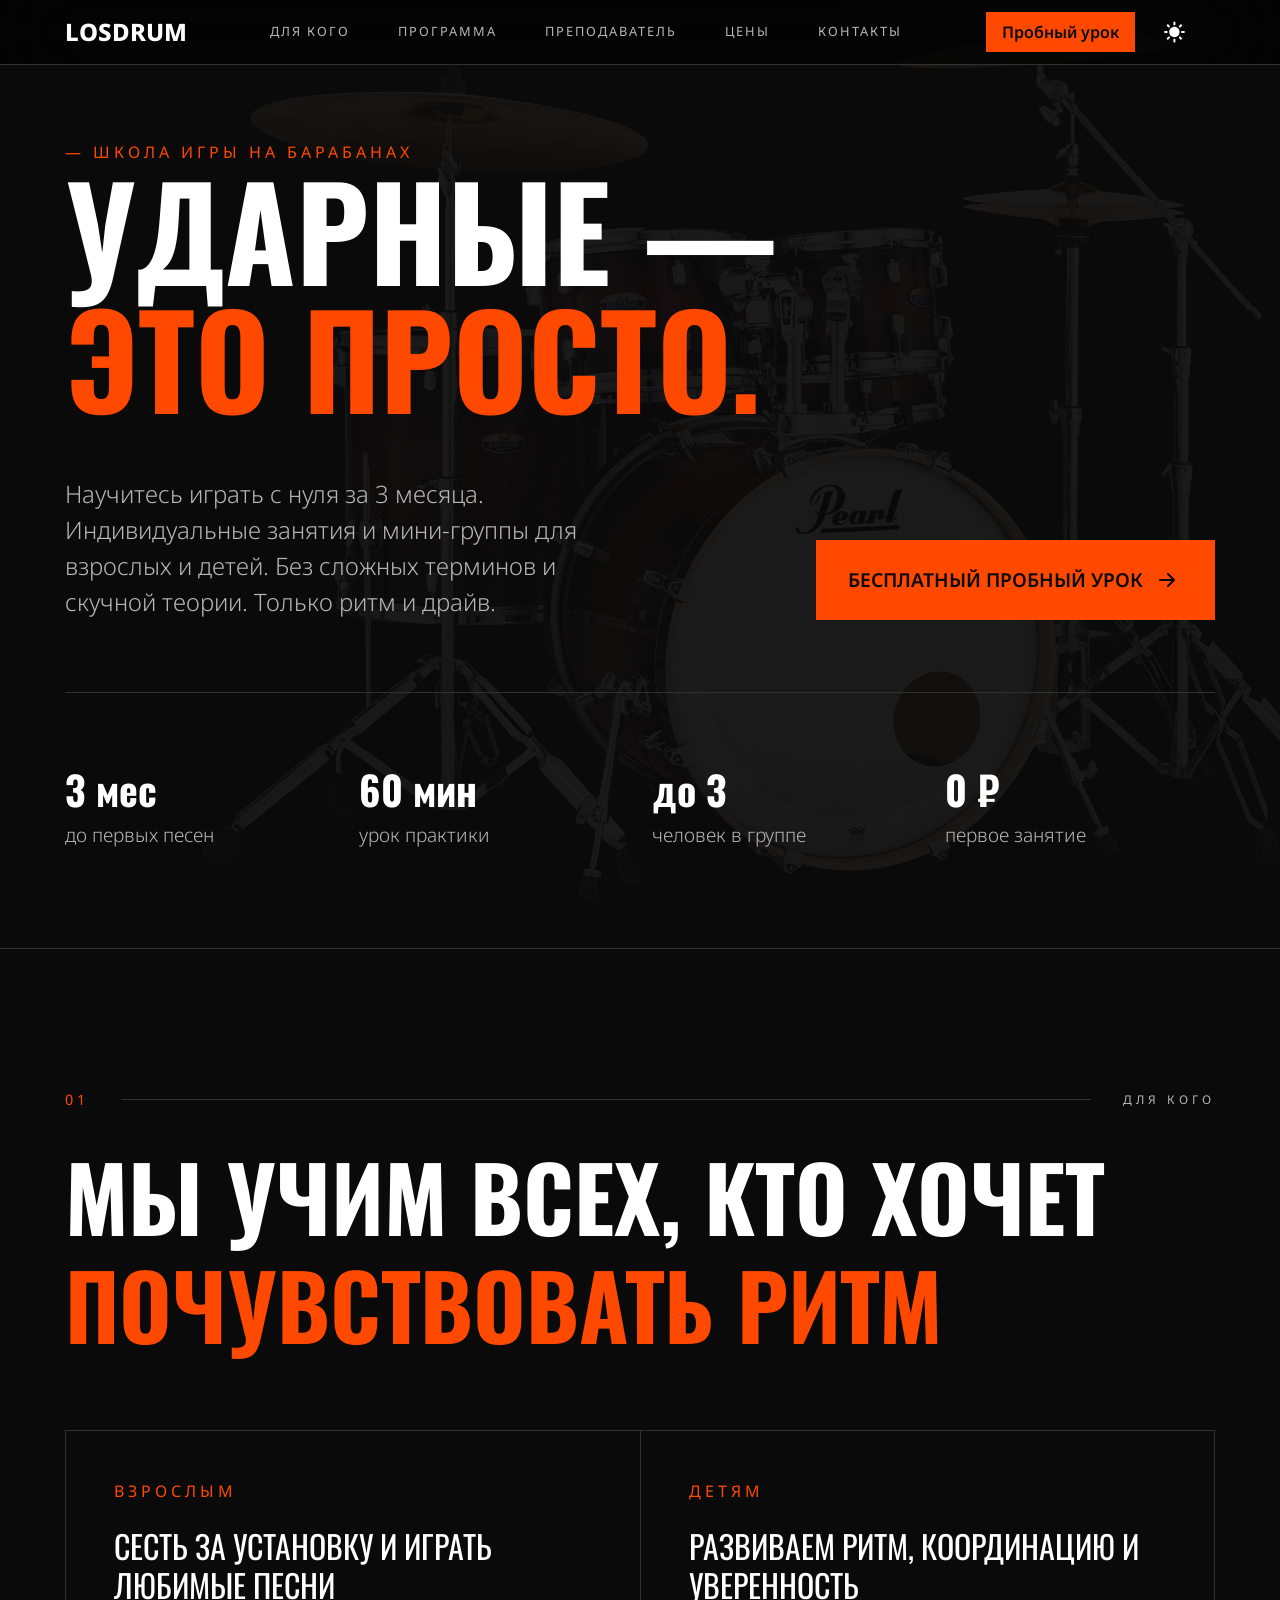
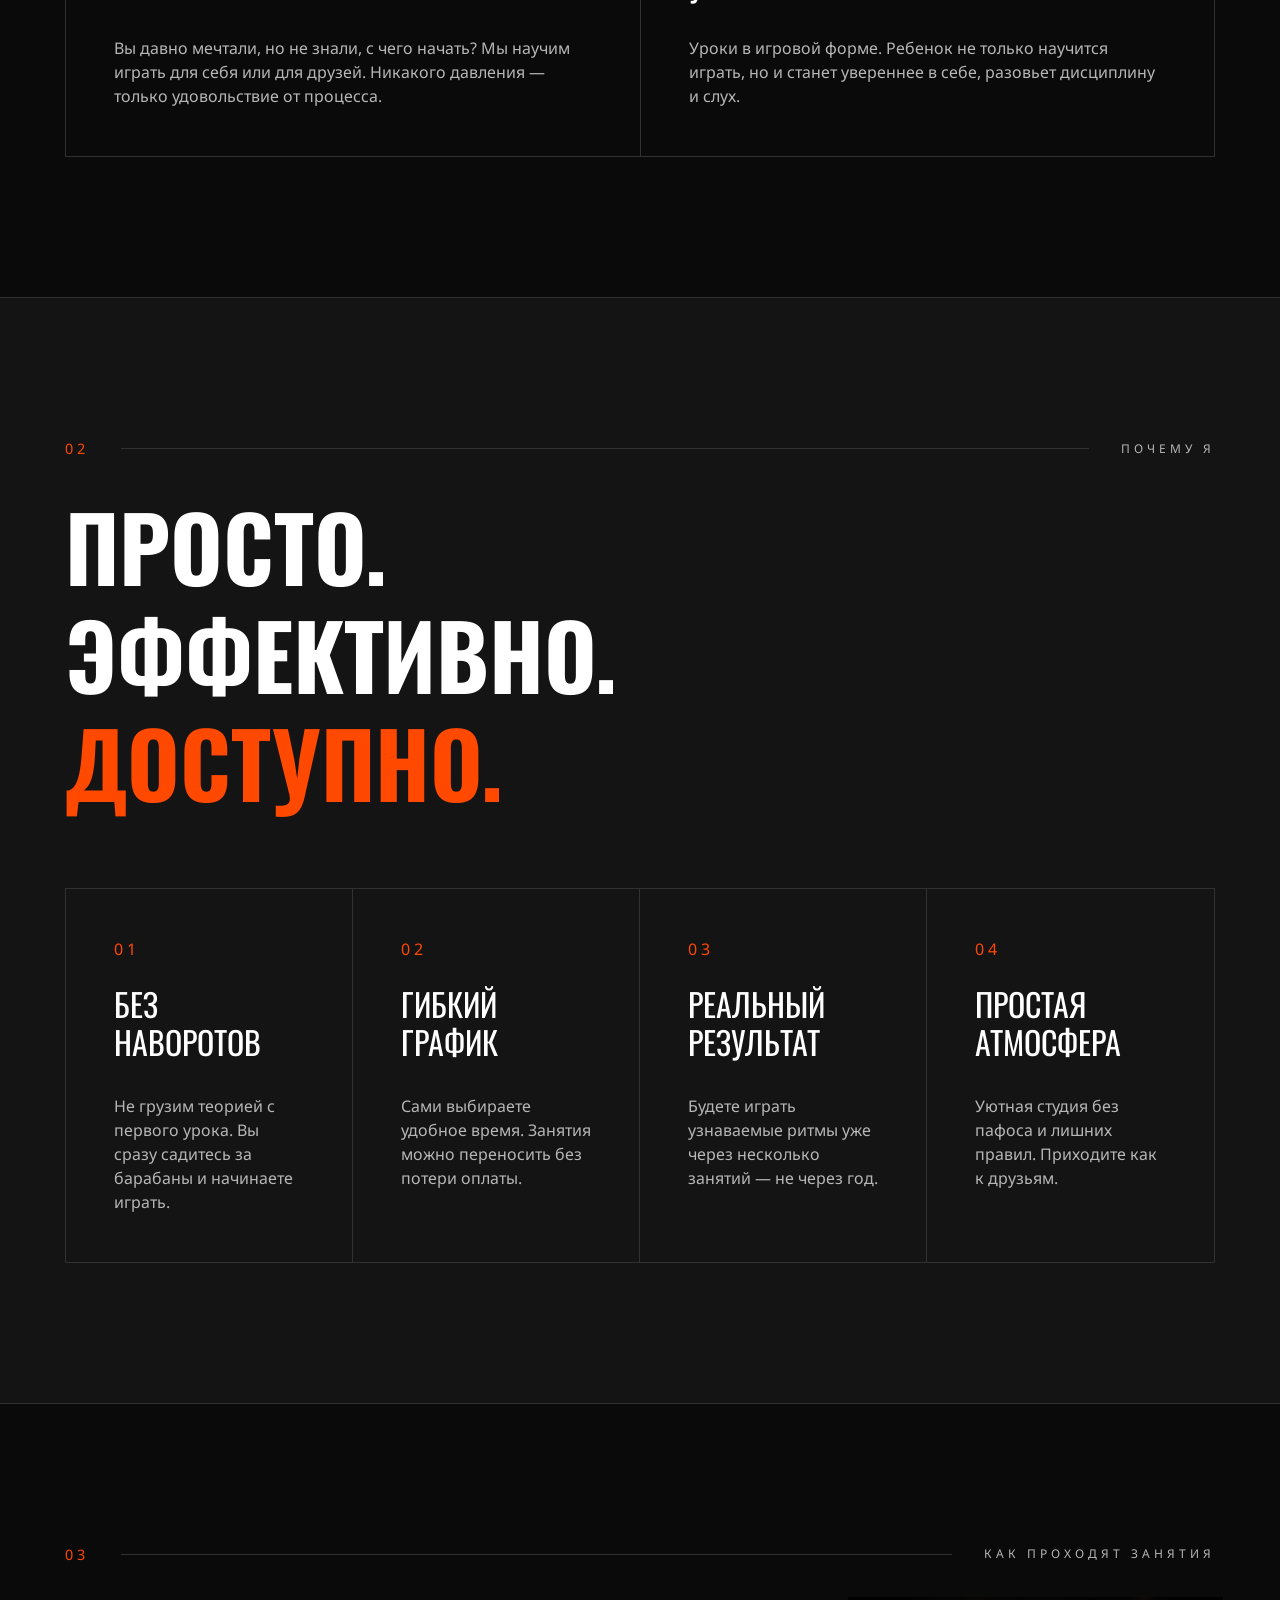
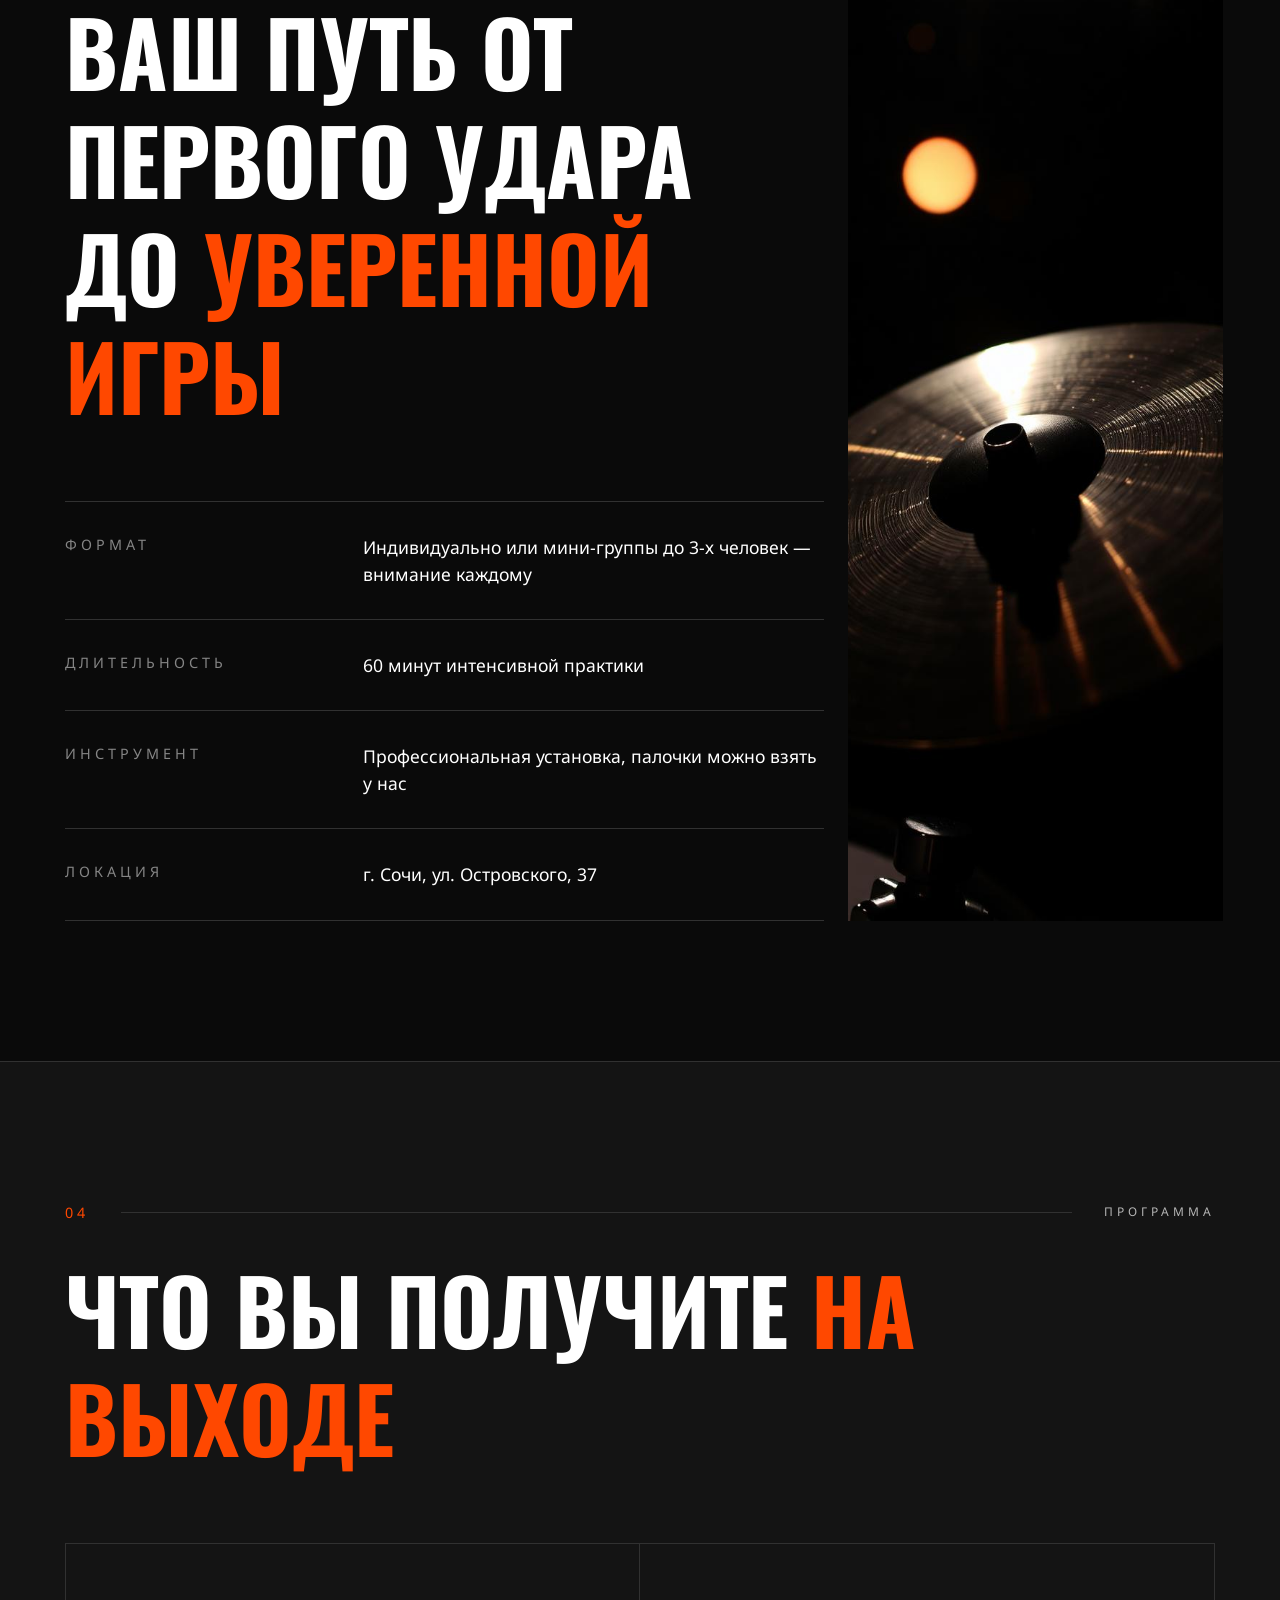
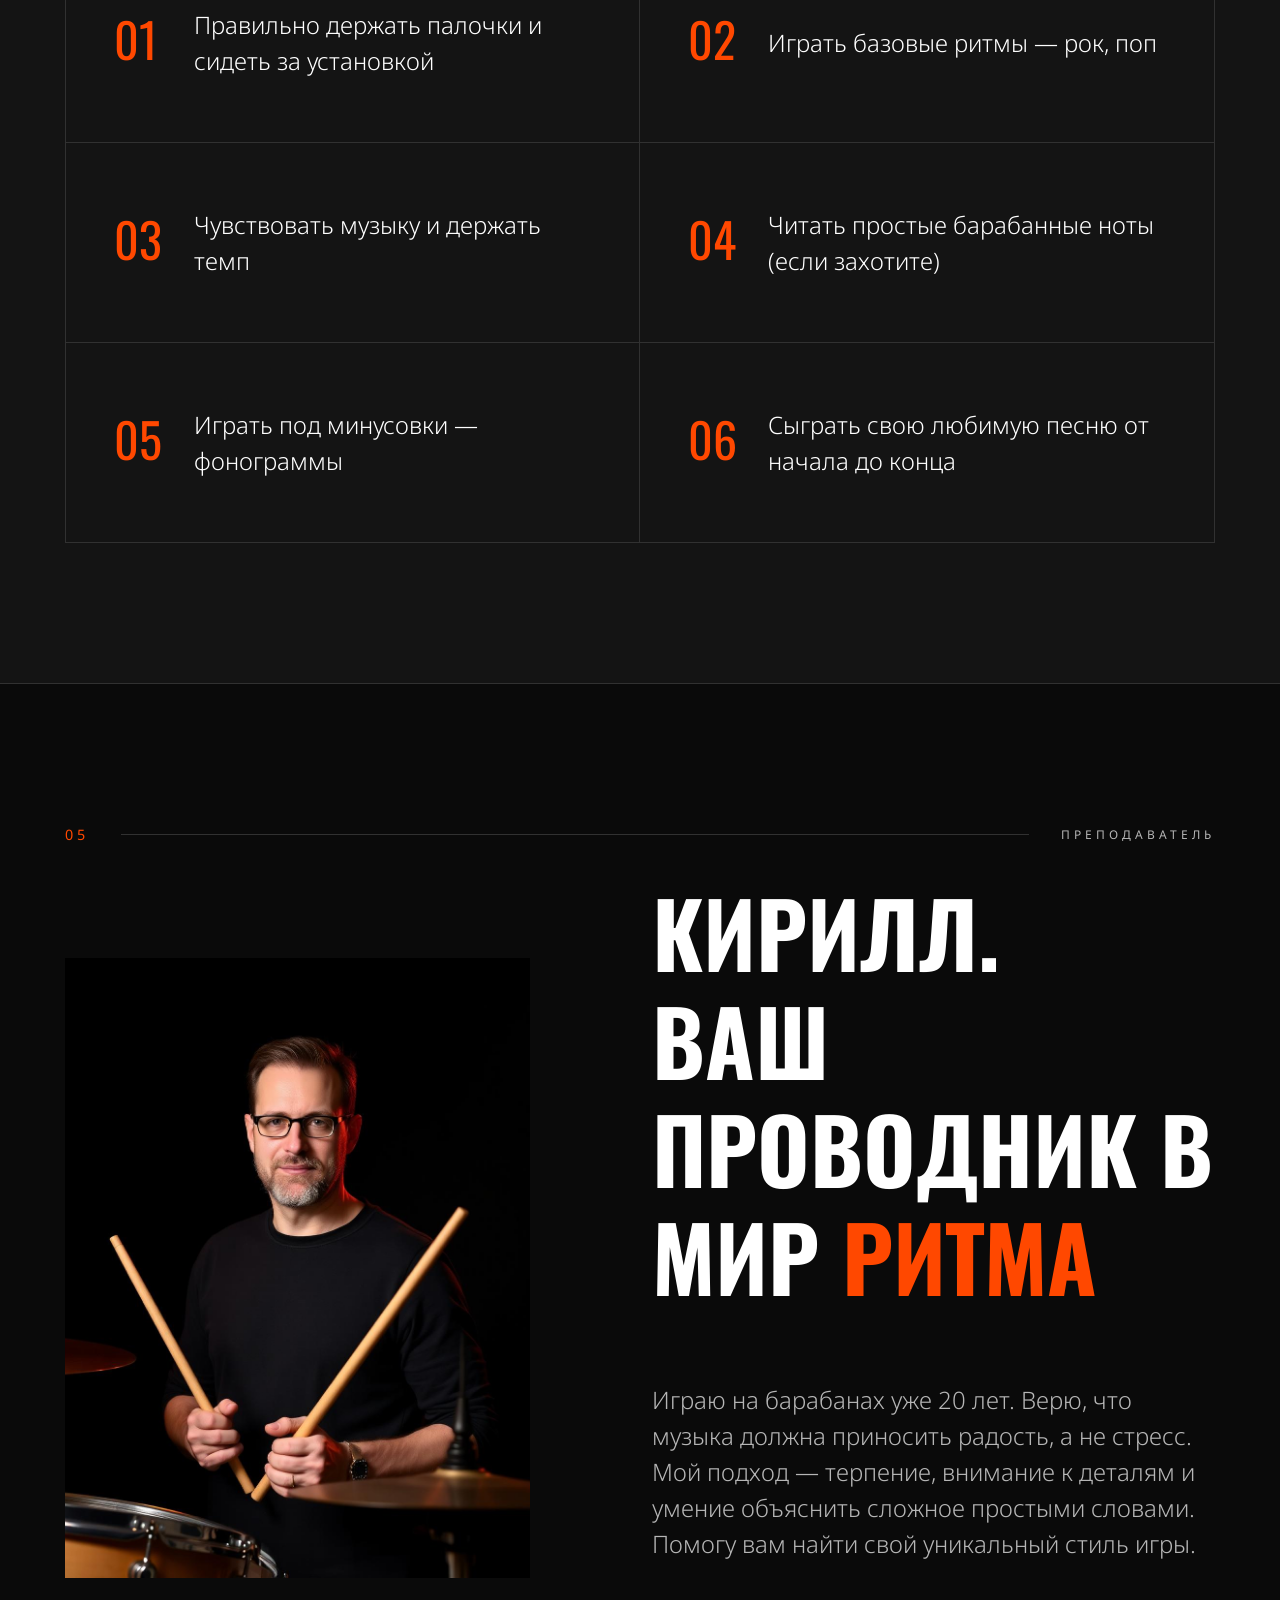
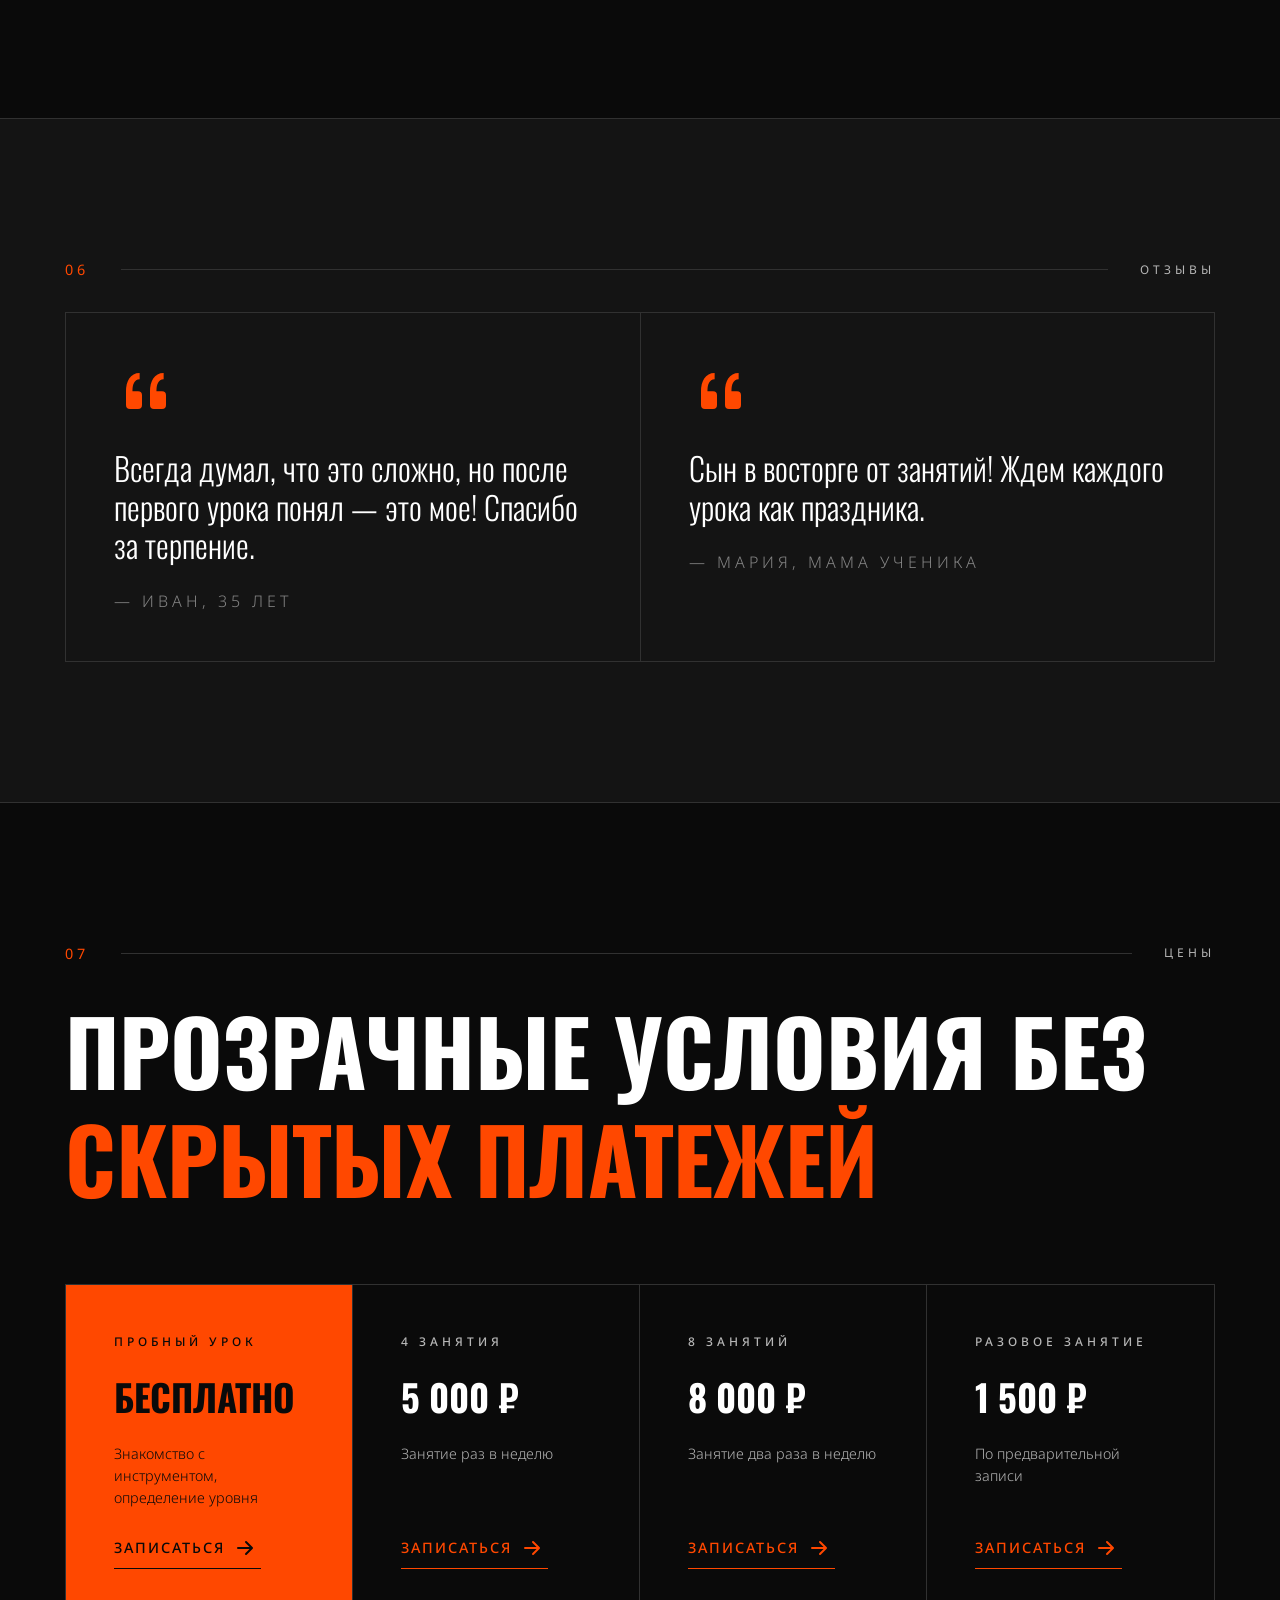
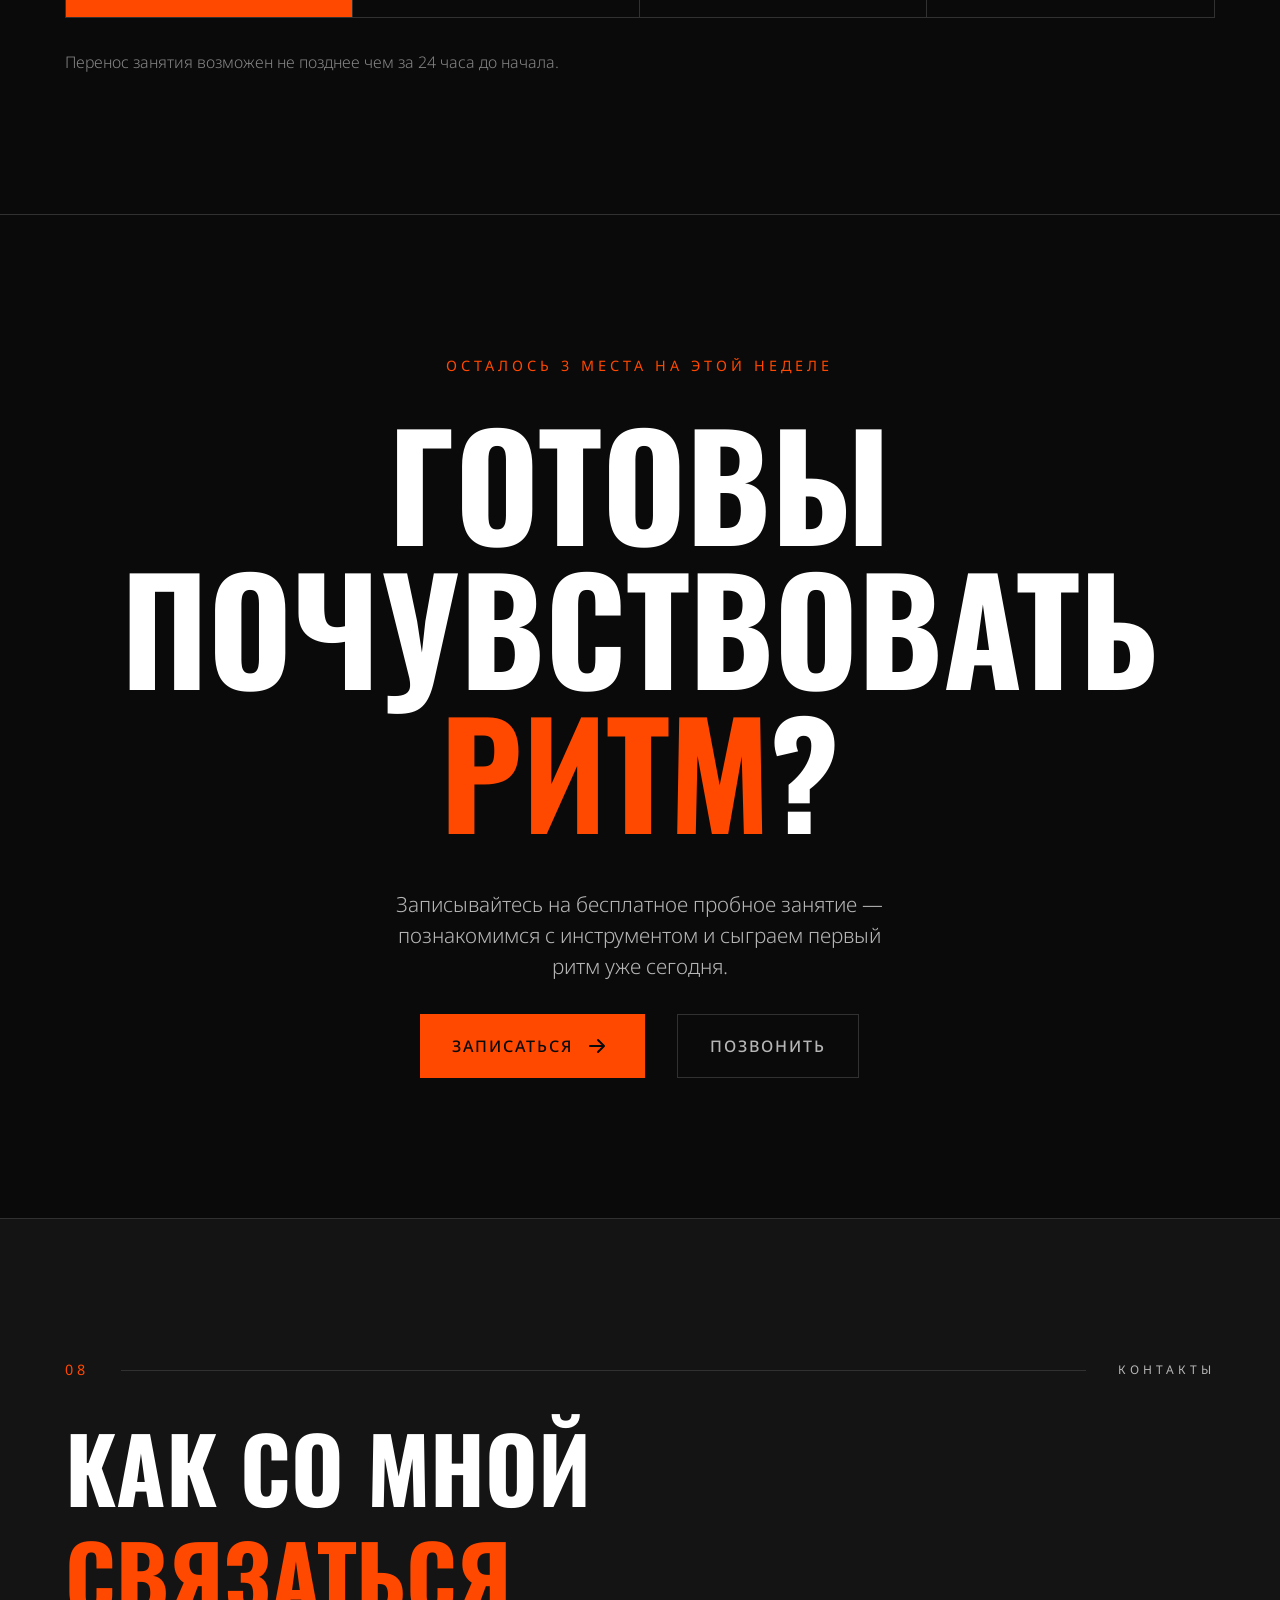
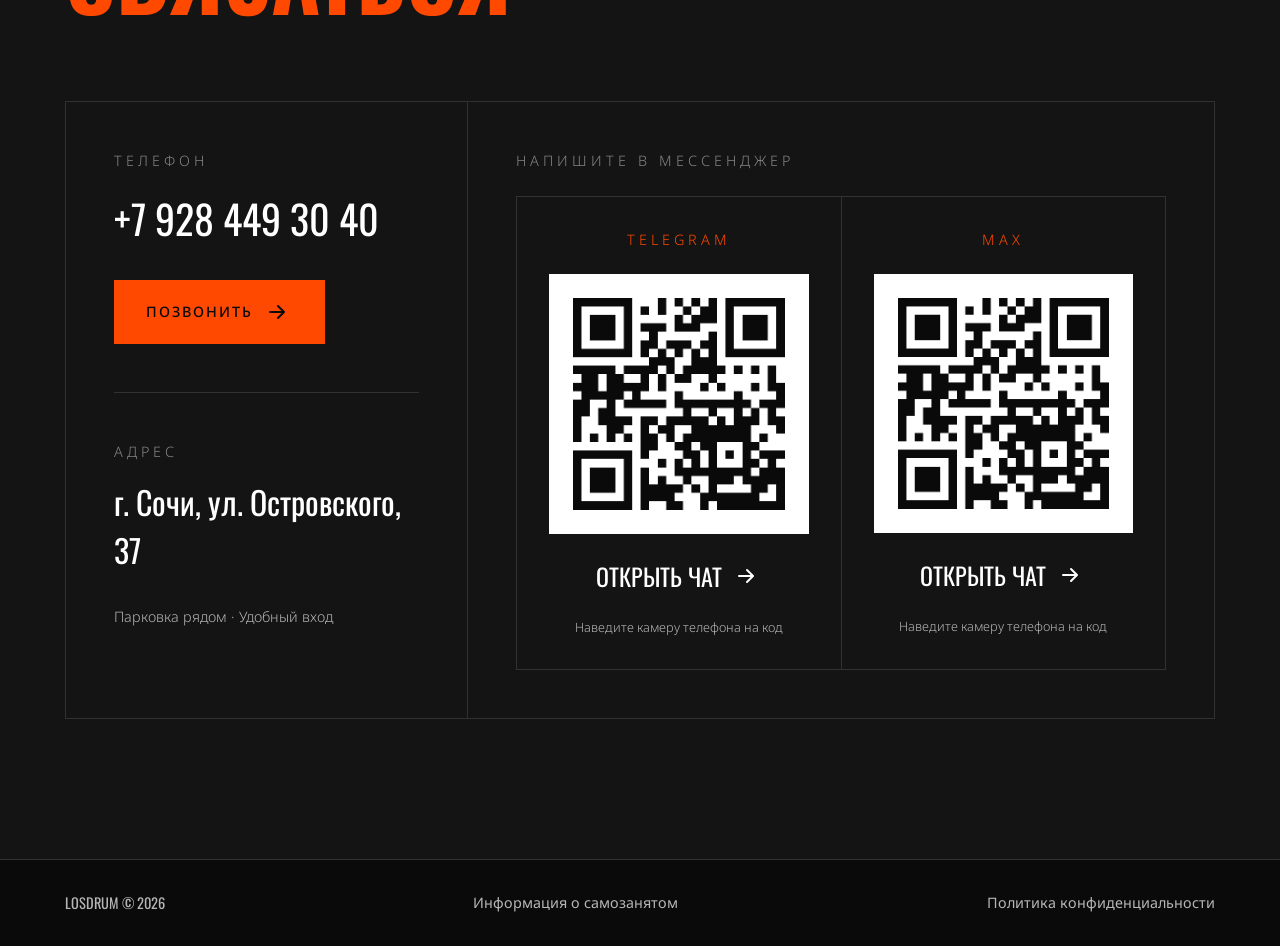
==== index.html @ 4cf7785a "Initial" ====
<!DOCTYPE html>
<html lang="ru">

<head>
    <title>Школа игры на барабанах в Сочи | Уроки ударных для взрослых и детей | LOSDRUM</title>
    <meta charset="utf-8">
    <meta name="description" content="Школа игры на барабанах LOSDRUM в Сочи. Индивидуальные занятия и мини-группы для взрослых и детей. Бесплатный пробный урок. Адрес: Сочи, ул. Островского, 37.">
    <meta name="keywords" content="школа барабанов сочи, уроки барабанов сочи, обучение игре на барабанах сочи, уроки ударных сочи, барабанная школа сочи, занятия на барабанах сочи, барабаны для детей сочи, уроки барабанов для взрослых сочи, обучение ударным инструментам сочи, преподаватель барабанов сочи">
    <link rel="canonical" href="https://losdrum.ru/">
    <meta name="robots" content="index, follow, max-image-preview:large">

    <meta property="og:type" content="website">
    <meta property="og:locale" content="ru_RU">
    <meta property="og:title" content="Школа игры на барабанах в Сочи">
    <meta property="og:description" content="Научитесь играть на барабанах за 3 месяца. Бесплатный пробный урок.">
    <meta property="og:url" content="https://losdrum.ru/">
    <meta property="og:image" content="https://losdrum/img/drum2.jpg">
    <meta property="og:site_name" content="LOSDRUM">

    <meta name="geo.region" content="RU-KDA">
    <meta name="geo.placename" content="Сочи">
    <meta name="geo.position" content="43.585472;39.723098">
    <meta name="ICBM" content="43.585472,39.723098">

    <script type="application/ld+json">
        {
            "@context": "https://schema.org",
            "@type": "MusicSchool",
            "name": "LOSDRUM",
            "description": "Школа игры на барабанах в Сочи",
            "address": {
            "@type": "PostalAddress",
            "streetAddress": "ул. Островского, 37",
            "addressLocality": "Сочи",
            "addressCountry": "RU"
            },
            "telephone": "+79284493040",
            "url": "https://losdrum.ru",
            "priceRange": "₽₽",
            "image": "https://losdrum/img/drum2.jpg"
        }
    </script>

    <link rel="shortcut icon" href="fav.png" type="image/png">
    <meta name="viewport" content="width=device-width, initial-scale=1">
    <link rel="stylesheet" href="css/style.css?v=1">
</head>

<body class="d-flex flex-column vh-100">

    <div class="mobile__menu">
        <div class="container-fluid">
            <div class="row justify-content-center">
                <div class="col-11">
                    <ul>
                        <li>
                            <a href="#for__him">Для кого</a>
                            <span>01</span>
                        </li>
                        <li>
                            <a href="#lessons">Программа</a>
                            <span>02</span>
                        </li>
                        <li>
                            <a href="#teacher">Преподаватель</a>
                            <span>03</span>
                        </li>
                        <li>
                            <a href="#prices">Цены</a>
                            <span>04</span>
                        </li>
                        <li>
                            <a href="#contacts">Контакты</a>
                            <span>05</span>
                        </li>
                    </ul>
                    <button onclick="document.getElementById('contacts').scrollIntoView({behavior: 'smooth'});">
                        Бесплатный пробный урок
                        <svg xmlns="http://www.w3.org/2000/svg" width="16" height="16" fill="currentColor"
                            class="bi bi-arrow-right-short" viewBox="0 0 16 16">
                            <path fill-rule="evenodd"
                                d="M4 8a.5.5 0 0 1 .5-.5h5.793L8.146 5.354a.5.5 0 1 1 .708-.708l3 3a.5.5 0 0 1 0 .708l-3 3a.5.5 0 0 1-.708-.708L10.293 8.5H4.5A.5.5 0 0 1 4 8" />
                        </svg>
                    </button>
                    <a href="tel:+79284493040" class="call__button">Позвонить</a>
                </div>
            </div>
        </div>
    </div>

    <header>
        <div class="container-fluid">
            <div class="row justify-content-center">
                <div class="col-11">
                    <a href="#" class="logo__block">LOSDRUM</a>
                    <ul>
                        <li>
                            <a href="#for__him">Для кого</a>
                        </li>
                        <li>
                            <a href="#lessons">Программа</a>
                        </li>
                        <li>
                            <a href="#teacher">Преподаватель</a>
                        </li>
                        <li>
                            <a href="#prices">Цены</a>
                        </li>
                        <li>
                            <a href="#contacts">Контакты</a>
                        </li>
                    </ul>
                    <div>
                        <button onclick="document.getElementById('contacts').scrollIntoView({behavior: 'smooth'});">
                            Пробный урок
                        </button>
                        <button class="theme-toggle" id="themeToggle" type="button" aria-label="Выбор темы">
                            <svg class="theme-moon" width="24" height="24" viewBox="0 0 24 24" fill="none"
                                xmlns="http://www.w3.org/2000/svg">
                                <path
                                    d="M12.2329 0C12.2729 0.0199668 12.3128 0.0399108 12.3527 0.0598775C12.8519 0.239578 13.1581 0.645564 13.1647 1.17801C13.1714 1.80364 13.178 2.42927 13.1647 3.05489C13.1514 3.7271 12.6323 4.23294 11.9867 4.22628C11.3478 4.21962 10.8419 3.72045 10.8286 3.05489C10.8153 2.43592 10.822 1.82363 10.8286 1.20466C10.8353 0.64559 11.1348 0.246234 11.6672 0.0598775C11.7005 0.0465663 11.7338 0.0266288 11.767 0.00666208C11.9201 6.49974e-06 12.0732 0 12.2329 0Z"
                                    fill="white" />
                                <path
                                    d="M0 11.7603C0.0199667 11.7204 0.0399311 11.6804 0.0598978 11.6405C0.239599 11.1413 0.645584 10.8351 1.17803 10.8285C1.80366 10.8218 2.42929 10.8152 3.05491 10.8285C3.72712 10.8418 4.23296 11.3609 4.2263 12.0065C4.21964 12.6455 3.72047 13.1513 3.05491 13.1646C2.42929 13.1779 1.80366 13.1713 1.17803 13.1646C0.645584 13.1579 0.246254 12.8518 0.0598978 12.3526C0.0465866 12.3127 0.0199667 12.2728 0 12.2328C0 12.0731 0 11.92 0 11.7603Z"
                                    fill="white" />
                                <path
                                    d="M12.0001 18.0033C8.69227 18.01 6.00341 15.3278 5.9901 12.0066C5.97679 8.69881 8.69227 5.98335 12.0001 5.99C15.3146 5.99666 18.0034 8.69215 17.9968 12C18.0034 15.3078 15.3146 17.9967 12.0001 18.0033Z"
                                    fill="white" />
                                <path
                                    d="M4.3727 20.8786C3.86687 20.8121 3.50082 20.5991 3.2945 20.1665C3.08817 19.7405 3.10813 19.2946 3.42759 18.9418C3.91345 18.4094 4.41928 17.8969 4.95173 17.4177C5.39765 17.0117 6.08317 17.0783 6.50247 17.5109C6.91512 17.9368 6.97503 18.6024 6.57569 19.0417C6.09649 19.5741 5.58401 20.0799 5.05156 20.5591C4.87851 20.7188 4.60564 20.7721 4.3727 20.8786Z"
                                    fill="white" />
                                <path
                                    d="M3.17464 4.33271C3.18796 3.85351 3.40759 3.4941 3.8402 3.28778C4.27282 3.08145 4.71208 3.10806 5.06483 3.43418C5.59062 3.91338 6.09645 4.41256 6.569 4.93835C6.97499 5.39093 6.9151 6.06316 6.49579 6.48911C6.06984 6.91507 5.39761 6.97497 4.94503 6.56898C4.41924 6.09643 3.92007 5.58394 3.44086 5.05815C3.27447 4.87844 3.22124 4.59226 3.11475 4.35932C3.13471 4.35266 3.15468 4.34602 3.17464 4.33271Z"
                                    fill="white" />
                                <path
                                    d="M19.6473 3.17462C20.1265 3.18793 20.4925 3.40094 20.6989 3.8269C20.9052 4.25286 20.8852 4.69876 20.5657 5.0515C20.0865 5.58395 19.5741 6.09646 19.0416 6.57566C18.5957 6.98165 17.9102 6.91509 17.4909 6.48913C17.0782 6.06983 17.0183 5.39762 17.411 4.95169C17.8902 4.41925 18.4027 3.9134 18.9351 3.4342C19.1148 3.27447 19.3877 3.22124 19.614 3.11475C19.6273 3.13471 19.634 3.15466 19.6473 3.17462Z"
                                    fill="white" />
                                <path
                                    d="M20.8786 19.6272C20.8054 20.133 20.5858 20.4991 20.1598 20.6988C19.7405 20.8984 19.3013 20.8851 18.9552 20.5656C18.4161 20.0798 17.8969 19.5673 17.4177 19.0282C17.0184 18.5889 17.0849 17.9167 17.5042 17.4974C17.9235 17.0715 18.6091 17.0116 19.055 17.4176C19.5874 17.8968 20.0933 18.4092 20.5725 18.9417C20.7255 19.1214 20.7788 19.4009 20.8786 19.6272Z"
                                    fill="white" />
                                <path
                                    d="M21.8836 13.1646C21.5775 13.1646 21.2713 13.1713 20.9718 13.1646C20.2796 13.1513 19.7738 12.6455 19.7805 11.98C19.7871 11.3344 20.2929 10.8285 20.9718 10.8219C21.5775 10.8152 22.1898 10.8152 22.8021 10.8219C23.4876 10.8285 24.0068 11.3476 24.0001 11.9999C23.9934 12.6455 23.481 13.1447 22.8021 13.158C22.4959 13.1713 22.1898 13.1646 21.8836 13.1646Z"
                                    fill="white" />
                                <path
                                    d="M10.822 21.8635C10.822 21.5574 10.8153 21.2512 10.822 20.9517C10.842 20.2795 11.3544 19.7737 12 19.7803C12.639 19.787 13.1448 20.2862 13.1581 20.9517C13.1714 21.5774 13.1714 22.203 13.1581 22.8286C13.1448 23.5008 12.6256 24.0067 11.9801 24C11.3411 23.9933 10.842 23.4875 10.822 22.8286C10.8153 22.5025 10.822 22.183 10.822 21.8635Z"
                                    fill="white" />
                            </svg>
                            <svg class="theme-sun" width="24" height="24" viewBox="0 0 24 24" fill="none"
                                xmlns="http://www.w3.org/2000/svg">
                                <path
                                    d="M24 14.5752C23.7973 15.1821 23.6243 15.8005 23.387 16.3929C22.6961 18.1227 21.6526 19.6113 20.2671 20.854C18.8344 22.1391 17.1875 23.0402 15.3369 23.5486C13.5564 24.0378 11.7433 24.1555 9.93398 23.7724C5.25747 22.7835 2.13372 19.9867 0.576168 15.4609C-0.0186043 13.732 -0.122377 11.9365 0.125524 10.1208C0.411861 8.01666 1.18824 6.11315 2.46714 4.43154C3.76046 2.73064 5.3968 1.44363 7.36272 0.600414C7.84891 0.392023 8.35529 0.229938 8.85685 0.0591728C9.26138 -0.0787903 9.63131 0.0302314 9.8427 0.326418C10.0627 0.634182 10.0493 0.992114 9.76967 1.34233C8.82995 2.51743 8.25536 3.85557 7.99977 5.33361C7.73841 6.84445 7.84603 8.33118 8.33126 9.78703C8.86646 11.3943 9.77928 12.7489 11.0678 13.8401C12.3169 14.8984 13.7563 15.5622 15.3686 15.8381C16.8829 16.0976 18.3684 15.9819 19.8212 15.4715C20.833 15.1155 21.7526 14.5964 22.5827 13.9163C22.8268 13.7166 23.091 13.5902 23.4235 13.6674C23.7233 13.7368 23.8703 13.9539 23.999 14.1999C24 14.3244 24 14.4498 24 14.5752Z"
                                    fill="#111111" />
                            </svg>
                        </button>
                        <div class="hamburger__menu" id="hamburgerMenu">
                            <span></span>
                            <span></span>
                        </div>
                    </div>
                </div>
            </div>
        </div>
    </header>

    <main>
        <div class="container-fluid block__1">
            <div class="row justify-content-center">
                <div class="col-11">
                    <em>— Школа игры на барабанах</em>
                    <h1>Ударные — <span>это просто.</span></h1>
                    <div class="row align-items-end">
                        <div class="col-xl-6">
                            <p>Научитесь играть с нуля за 3 месяца. Индивидуальные занятия и мини-группы для взрослых и
                                детей. Без сложных терминов и скучной теории. Только ритм и драйв.</p>
                        </div>
                        <div class="col-xl-6 text-xl-end mt-md-5 mt-xl-0">
                            <button onclick="document.getElementById('contacts').scrollIntoView({behavior: 'smooth'});">
                                Бесплатный пробный урок
                                <svg xmlns="http://www.w3.org/2000/svg" width="16" height="16" fill="currentColor"
                                    class="bi bi-arrow-right-short" viewBox="0 0 16 16">
                                    <path fill-rule="evenodd"
                                        d="M4 8a.5.5 0 0 1 .5-.5h5.793L8.146 5.354a.5.5 0 1 1 .708-.708l3 3a.5.5 0 0 1 0 .708l-3 3a.5.5 0 0 1-.708-.708L10.293 8.5H4.5A.5.5 0 0 1 4 8" />
                                </svg>
                            </button>
                        </div>
                    </div>
                    <hr>
                    <div class="row benefits__block">
                        <div class="col-6 col-md-4 col-lg-3 mb-5">
                            <h2>3 мес</h2>
                            <p>до первых песен</p>
                        </div>
                        <div class="col-6 col-md-4 col-lg-3 mb-5">
                            <h2>60 мин</h2>
                            <p>урок практики</p>
                        </div>
                        <div class="col-6 col-md-4 col-lg-3 mb-5">
                            <h2>до 3</h2>
                            <p>человек в группе</p>
                        </div>
                        <div class="col-6 col-md-4 col-lg-3 mb-5">
                            <h2>0 ₽</h2>
                            <p>первое занятие</p>
                        </div>
                    </div>
                </div>
            </div>
        </div>
        <div class="container-fluid block__2" id="for__him">
            <div class="row justify-content-center">
                <div class="col-11">
                    <div class="zag">
                        <span>01</span>
                        <hr>
                        <p>Для кого</p>
                    </div>
                    <h2>Мы учим всех, кто хочет <span>почувствовать ритм</span></h2>
                    <div class="card__block__1">
                        <div>
                            <span>Взрослым</span>
                            <h3>Сесть за установку и играть любимые песни</h3>
                            <p>Вы давно мечтали, но не знали, с чего начать? Мы научим играть для себя или для друзей.
                                Никакого давления — только удовольствие от процесса.</p>
                        </div>
                        <div>
                            <span>Детям</span>
                            <h3>Развиваем ритм, координацию и уверенность</h3>
                            <p>Уроки в игровой форме. Ребенок не только научится играть, но и станет увереннее в себе, разовьет дисциплину и
                                слух.</p>
                        </div>
                    </div>
                </div>
            </div>
        </div>
        <div class="container-fluid block__3">
            <div class="row justify-content-center">
                <div class="col-11">
                    <div class="zag">
                        <span>02</span>
                        <hr>
                        <p>Почему я</p>
                    </div>
                    <h2>Просто.<br>Эффективно.<br><span>доступно.</span></h2>
                    <div class="card__block__2">
                        <div>
                            <span>01</span>
                            <h3>Без наворотов</h3>
                            <p>Не грузим теорией с первого урока. Вы сразу садитесь за барабаны и начинаете играть.</p>
                        </div>
                        <div>
                            <span>02</span>
                            <h3>Гибкий график</h3>
                            <p>Сами выбираете удобное время. Занятия можно переносить без потери оплаты.</p>
                        </div>
                        <div>
                            <span>03</span>
                            <h3>Реальный результат</h3>
                            <p>Будете играть узнаваемые ритмы уже через несколько занятий — не через год.</p>
                        </div>
                        <div>
                            <span>04</span>
                            <h3>Простая атмосфера</h3>
                            <p>Уютная студия без пафоса и лишних правил. Приходите как к друзьям.</p>
                        </div>
                    </div>
                </div>
            </div>
        </div>
        <div class="container-fluid block__2">
            <div class="row justify-content-center">
                <div class="col-11">
                    <div class="zag">
                        <span>03</span>
                        <hr>
                        <p>Как проходят занятия</p>
                    </div>
                    <div class="row">
                        <div class="col-xl-8">
                            <h2>Ваш путь от первого удара до <span>уверенной игры</span></h2>
                            <div class="card__block__3">
                                <div>
                                    <span>Формат</span>
                                    <p>Индивидуально или мини-группы до 3-х человек — внимание каждому</p>
                                </div>
                                <div>
                                    <span>Длительность</span>
                                    <p>60 минут интенсивной практики</p>
                                </div>
                                <div>
                                    <span>Инструмент</span>
                                    <p>Профессиональная установка, палочки можно взять у нас</p>
                                </div>
                                <div>
                                    <span>Локация</span>
                                    <p>г. Сочи, ул. Островского, 37</p>
                                </div>
                            </div>
                        </div>
                        <div class="col-xl-4 drum__photo">
                            <picture>
                                <img src="img/drum2.jpg" alt="Урок игры на барабанах в школе LOSDRUM в Сочи">
                            </picture>
                        </div>
                    </div>
                </div>
            </div>
        </div>
        <div class="container-fluid block__3" id="lessons">
            <div class="row justify-content-center">
                <div class="col-11">
                    <div class="zag">
                        <span>04</span>
                        <hr>
                        <p>Программа</p>
                    </div>
                    <div class="row">
                        <h2>Что вы получите <span>на выходе</span></h2>
                        <div class="card__block__4">
                            <div>
                                <h3>01</h3>
                                <p>Правильно держать палочки и сидеть за установкой</p>
                            </div>
                            <div>
                                <h3>02</h3>
                                <p>Играть базовые ритмы — рок, поп</p>
                            </div>
                            <div>
                                <h3>03</h3>
                                <p>Чувствовать музыку и держать темп</p>
                            </div>
                            <div>
                                <h3>04</h3>
                                <p>Читать простые барабанные ноты (если захотите)</p>
                            </div>
                            <div>
                                <h3>05</h3>
                                <p>Играть под минусовки — фонограммы</p>
                            </div>
                            <div>
                                <h3>06</h3>
                                <p>Сыграть свою любимую песню от начала до конца</p>
                            </div>
                        </div>
                    </div>
                </div>
            </div>
        </div>
        <div class="container-fluid block__2" id="teacher">
            <div class="row justify-content-center">
                <div class="col-11">
                    <div class="zag">
                        <span>05</span>
                        <hr>
                        <p>Преподаватель</p>
                    </div>
                    <div class="row align-items-end">
                        <div class="col-lg-5">
                            <div class="ratio">
                                <div>
                                    <picture>
                                        <img src="img/teacher.jpg" alt="Урок игры на барабанах в школе LOSDRUM в Сочи">
                                    </picture>
                                </div>
                            </div>
                        </div>
                        <div class="col-lg-6 offset-lg-1 about__text">
                            <h2>Кирилл.<br>Ваш проводник в мир <span>ритма</span></h2>
                            <p>Играю на барабанах уже 20 лет. Верю, что музыка должна приносить радость, а не стресс. Мой подход — терпение,
                                внимание к деталям и умение объяснить сложное простыми словами. Помогу вам найти свой уникальный стиль игры.</p>
                        </div>
                    </div>
                </div>
            </div>
        </div>
        <div class="container-fluid block__3">
            <div class="row justify-content-center">
                <div class="col-11">
                    <div class="zag">
                        <span>06</span>
                        <hr>
                        <p>Отзывы</p>
                    </div>
                    <div class="card__block__1 reviews">
                        <div>
                            <svg xmlns="http://www.w3.org/2000/svg" width="16" height="16" fill="currentColor" class="bi bi-quote" viewBox="0 0 16 16">
                                <path d="M12 12a1 1 0 0 0 1-1V8.558a1 1 0 0 0-1-1h-1.388q0-.527.062-1.054.093-.558.31-.992t.559-.683q.34-.279.868-.279V3q-.868 0-1.52.372a3.3 3.3 0 0 0-1.085.992 4.9 4.9 0 0 0-.62 1.458A7.7 7.7 0 0 0 9 7.558V11a1 1 0 0 0 1 1zm-6 0a1 1 0 0 0 1-1V8.558a1 1 0 0 0-1-1H4.612q0-.527.062-1.054.094-.558.31-.992.217-.434.559-.683.34-.279.868-.279V3q-.868 0-1.52.372a3.3 3.3 0 0 0-1.085.992 4.9 4.9 0 0 0-.62 1.458A7.7 7.7 0 0 0 3 7.558V11a1 1 0 0 0 1 1z"/>
                            </svg>
                            <p>Всегда думал, что это сложно, но после первого урока понял — это мое! Спасибо за терпение.</p>
                            <span>— Иван, 35 лет</span>
                        </div>
                        <div>
                            <svg xmlns="http://www.w3.org/2000/svg" width="16" height="16" fill="currentColor" class="bi bi-quote" viewBox="0 0 16 16">
                                <path d="M12 12a1 1 0 0 0 1-1V8.558a1 1 0 0 0-1-1h-1.388q0-.527.062-1.054.093-.558.31-.992t.559-.683q.34-.279.868-.279V3q-.868 0-1.52.372a3.3 3.3 0 0 0-1.085.992 4.9 4.9 0 0 0-.62 1.458A7.7 7.7 0 0 0 9 7.558V11a1 1 0 0 0 1 1zm-6 0a1 1 0 0 0 1-1V8.558a1 1 0 0 0-1-1H4.612q0-.527.062-1.054.094-.558.31-.992.217-.434.559-.683.34-.279.868-.279V3q-.868 0-1.52.372a3.3 3.3 0 0 0-1.085.992 4.9 4.9 0 0 0-.62 1.458A7.7 7.7 0 0 0 3 7.558V11a1 1 0 0 0 1 1z"/>
                            </svg>
                            <p>Сын в восторге от занятий! Ждем каждого урока как праздника.</p>
                            <span>— Мария, мама ученика</span>
                        </div>
                    </div>
                </div>
            </div>
        </div>
        <div class="container-fluid block__2" id="prices">
            <div class="row justify-content-center">
                <div class="col-11">
                    <div class="zag">
                        <span>07</span>
                        <hr>
                        <p>Цены</p>
                    </div>
                    <h2>Прозрачные условия без <span>скрытых платежей</span></h2>
                    <div class="card__block__2">
                        <div>
                            <span>Пробный урок</span>
                            <h3>Бесплатно</h3>
                            <p>Знакомство с инструментом, определение уровня</p>
                            <a href="#contacts" class="mt-auto">
                                Записаться
                                <svg xmlns="http://www.w3.org/2000/svg" width="16" height="16" fill="currentColor"
                                    class="bi bi-arrow-right-short" viewBox="0 0 16 16">
                                    <path fill-rule="evenodd"
                                        d="M4 8a.5.5 0 0 1 .5-.5h5.793L8.146 5.354a.5.5 0 1 1 .708-.708l3 3a.5.5 0 0 1 0 .708l-3 3a.5.5 0 0 1-.708-.708L10.293 8.5H4.5A.5.5 0 0 1 4 8" />
                                </svg>
                            </a>
                        </div>
                        <div>
                            <span>4 занятия</span>
                            <h3>5 000 ₽</h3>
                            <p>Занятие раз в неделю</p>
                            <a href="#contacts" class="mt-auto">
                                Записаться
                                <svg xmlns="http://www.w3.org/2000/svg" width="16" height="16" fill="currentColor"
                                    class="bi bi-arrow-right-short" viewBox="0 0 16 16">
                                    <path fill-rule="evenodd"
                                        d="M4 8a.5.5 0 0 1 .5-.5h5.793L8.146 5.354a.5.5 0 1 1 .708-.708l3 3a.5.5 0 0 1 0 .708l-3 3a.5.5 0 0 1-.708-.708L10.293 8.5H4.5A.5.5 0 0 1 4 8" />
                                </svg>
                            </a>
                        </div>
                        <div>
                            <span>8 занятий</span>
                            <h3>8 000 ₽</h3>
                            <p>Занятие два раза в неделю</p>
                            <a href="#contacts" class="mt-auto">
                                Записаться
                                <svg xmlns="http://www.w3.org/2000/svg" width="16" height="16" fill="currentColor"
                                    class="bi bi-arrow-right-short" viewBox="0 0 16 16">
                                    <path fill-rule="evenodd"
                                        d="M4 8a.5.5 0 0 1 .5-.5h5.793L8.146 5.354a.5.5 0 1 1 .708-.708l3 3a.5.5 0 0 1 0 .708l-3 3a.5.5 0 0 1-.708-.708L10.293 8.5H4.5A.5.5 0 0 1 4 8" />
                                </svg>
                            </a>
                        </div>
                        <div>
                            <span>Разовое занятие</span>
                            <h3>1 500 ₽</h3>
                            <p>По предварительной записи</p>
                            <a href="#contacts" class="mt-auto">
                                Записаться
                                <svg xmlns="http://www.w3.org/2000/svg" width="16" height="16" fill="currentColor"
                                    class="bi bi-arrow-right-short" viewBox="0 0 16 16">
                                    <path fill-rule="evenodd"
                                        d="M4 8a.5.5 0 0 1 .5-.5h5.793L8.146 5.354a.5.5 0 1 1 .708-.708l3 3a.5.5 0 0 1 0 .708l-3 3a.5.5 0 0 1-.708-.708L10.293 8.5H4.5A.5.5 0 0 1 4 8" />
                                </svg>
                            </a>
                        </div>
                    </div>
                    <p class="citata">Перенос занятия возможен не позднее чем за 24 часа до начала.</p>
                </div>
            </div>
        </div>
        <div class="container-fluid block__2">
            <div class="row justify-content-center">
                <div class="col-11 promo__block">
                    <i>Осталось 3 места на этой неделе</i>
                    <h2>Готовы почувствовать <span>ритм</span>?</h2>
                    <p>Записывайтесь на бесплатное пробное занятие — познакомимся с инструментом и сыграем первый ритм уже
                        сегодня.</p>
                    <div class="buttons">
                        <a href="#contacts">
                            Записаться
                            <svg xmlns="http://www.w3.org/2000/svg" width="16" height="16" fill="currentColor"
                                class="bi bi-arrow-right-short" viewBox="0 0 16 16">
                                <path fill-rule="evenodd"
                                    d="M4 8a.5.5 0 0 1 .5-.5h5.793L8.146 5.354a.5.5 0 1 1 .708-.708l3 3a.5.5 0 0 1 0 .708l-3 3a.5.5 0 0 1-.708-.708L10.293 8.5H4.5A.5.5 0 0 1 4 8" />
                            </svg>
                        </a>
                        <a href="tel:+79284493040">Позвонить</a>
                    </div>
                </div>
            </div>
        </div>
        <div class="container-fluid block__3" id="contacts">
            <div class="row justify-content-center">
                <div class="col-11">
                    <div class="zag">
                        <span>08</span>
                        <hr>
                        <p>Контакты</p>
                    </div>
                    <h2>Как со мной<br><span>связаться</span></h2>
                    <div class="contacts__block">
                        <div>
                            <div>
                                <span>Телефон</span>
                                <p><a href="tel:+79284493040">+7 928 449 30 40</a></p>
                                <a href="tel:+79284493040" class="call">
                                    Позвонить
                                    <svg xmlns="http://www.w3.org/2000/svg" width="16" height="16" fill="currentColor"
                                        class="bi bi-arrow-right-short" viewBox="0 0 16 16">
                                        <path fill-rule="evenodd"
                                            d="M4 8a.5.5 0 0 1 .5-.5h5.793L8.146 5.354a.5.5 0 1 1 .708-.708l3 3a.5.5 0 0 1 0 .708l-3 3a.5.5 0 0 1-.708-.708L10.293 8.5H4.5A.5.5 0 0 1 4 8" />
                                    </svg>
                                </a>
                            </div>
                            <div>
                                <span>Адрес</span>
                                <p>г. Сочи, ул. Островского, 37</p>
                                <i>Парковка рядом · Удобный вход</i>
                            </div>
                        </div>
                        <div>
                            <span>Напишите в мессенджер</span>
                            <div class="qr__codes">
                                <div>
                                    <span>Telegram</span>
                                    <picture>
                                        <img src="img/qr.png" alt="Урок игры на барабанах в школе LOSDRUM в Сочи">
                                    </picture>
                                    <a href="#">
                                        Открыть чат
                                        <svg xmlns="http://www.w3.org/2000/svg" width="16" height="16" fill="currentColor"
                                            class="bi bi-arrow-right-short" viewBox="0 0 16 16">
                                            <path fill-rule="evenodd"
                                                d="M4 8a.5.5 0 0 1 .5-.5h5.793L8.146 5.354a.5.5 0 1 1 .708-.708l3 3a.5.5 0 0 1 0 .708l-3 3a.5.5 0 0 1-.708-.708L10.293 8.5H4.5A.5.5 0 0 1 4 8" />
                                        </svg>
                                    </a>
                                    <p>Наведите камеру телефона на код</p>
                                </div>
                                <div>
                                    <span>Max</span>
                                    <picture>
                                        <img src="img/qr.png" alt="Урок игры на барабанах в школе LOSDRUM в Сочи">
                                    </picture>
                                    <a href="#">
                                        Открыть чат
                                        <svg xmlns="http://www.w3.org/2000/svg" width="16" height="16" fill="currentColor"
                                            class="bi bi-arrow-right-short" viewBox="0 0 16 16">
                                            <path fill-rule="evenodd"
                                                d="M4 8a.5.5 0 0 1 .5-.5h5.793L8.146 5.354a.5.5 0 1 1 .708-.708l3 3a.5.5 0 0 1 0 .708l-3 3a.5.5 0 0 1-.708-.708L10.293 8.5H4.5A.5.5 0 0 1 4 8" />
                                        </svg>
                                    </a>
                                    <p>Наведите камеру телефона на код</p>
                                </div>
                            </div>
                        </div>
                    </div>
                </div>
            </div>
        </div>
    </main>

    <footer class="mt-auto">
        <div class="container-fluid">
            <div class="row justify-content-center">
                <div class="col-11 d-flex flex-wrap justify-content-between gap-2">
                    <div>
                        LOSDRUM © 2026
                    </div>
                    <a href="/about.html">Информация о самозанятом</a>
                    <a href="/policy.html">Политика конфиденциальности</a>
                </div>
            </div>
        </div>
    </footer>
    
    <link rel="stylesheet" href="css/bootstrap.min.css">
    <script src="js/jquery.min.js"></script>
    <script src="js/scripts.js"></script>

</body>

</html>
---- css/style.css ----
@import url('https://fonts.googleapis.com/css2?family=Oswald:wght@200..700&family=Noto+Sans:ital,wght@0,100..900;1,100..900&display=swap');

:root {
  color-scheme: dark;
  --bg__1: #0A0A0A;
  --bg__2: #141414;
  --header: #ffffff;
  --header__bg: #00000099;
  --accent: #FF4800;
  --text: #B6B6B6;
  --text__gray: #858585;
  --stroke: #313131;
}

:root[data-theme="light"] {
  color-scheme: light;
  --bg__1: #f0f0f0;
  --bg__2: #F9F9F9;
  --header: #000000;
  --header__bg: #ffffff99;
  --accent: #FF4800;
  --text: #333333;
  --text__gray: #777777;
  --stroke: #DCDBDB;
}

body {
    font-family: "Noto Sans", sans-serif !important;
    background-color: var(--bg__2) !important;
    color: var(--text) !important;
}

select,
button,
a,
input,
textarea,
img {
    outline: none !important;
    box-shadow: none !important;
}

h1,
h2,
h3,
h4,
h5,
h6,
b,
strong {
    font-family: "Oswald", sans-serif !important;
    font-weight: 800 !important;
    color: var(--header) !important;
}

h1 span,
h2 span {
    color: var(--accent) !important;
}

h1,
h2,
h3,
h4,
h5,
h6 {
    text-transform: uppercase !important;
}

a,
button {
    text-decoration: none !important;
    transition: .3s all !important;
}

a {
    color: var(--text) !important;
}

a:hover {
    color: var(--accent) !important;
}

img {
    max-width: 100% !important;
    border: 0 !important;
}

.theme-toggle {
    width: 3rem;
    height: 3rem;
    background: transparent;
    border: none;
    display: inline-flex;
    align-items: center;
    justify-content: center;
}

.theme-toggle:hover {
    transform: scale(1.2);
}

.theme-toggle svg {
    width: 1.3rem;
}

.theme-toggle[data-theme="dark"] .theme-sun,
.theme-toggle[data-theme="light"] .theme-moon {
    display: none;
}

header {
    position: fixed;
    top: 0;
    width: 100%;
    z-index: 99;
    padding-top: .5rem;
    padding-bottom: .5rem;
    border-bottom: 1px solid var(--stroke);
    background-color: var(--header__bg);
    backdrop-filter: blur(3rem);
    -webkit-backdrop-filter: blur(3rem);
}

header .row > div {
    display: inline-flex;
    align-items: center;
    justify-content: space-between;
    gap: 2rem;
}

header .row > div > div {
    display: flex;
    align-items: center;
    gap: 1rem;
}

header .row > div > div > button:first-child {
    background-color: var(--accent);
    color: var(--bg__1);
    border: 0;
    padding: .5rem 1rem;
    font-size: 1rem;
    font-weight: 600;
}

header .row > div > div > button:first-child:hover {
    background-color: var(--header);
}

header ul {
    list-style: none;
    padding: 0;
    margin: 0;
    display: flex;
    align-items: center;
    gap: 3rem;
    text-transform: uppercase;
    font-size: .8rem;
    letter-spacing: 2px;
}

.logo__block {
    font-size: 1.5rem;
    font-weight: 800;
    color: var(--header) !important;
}

.block__1 {
    background: url(../img/drums.png) top right -25% fixed no-repeat var(--bg__1);
    border-bottom: 1px solid var(--stroke);
    padding-top: 140px;
    padding-bottom: 50px;
}

.block__1 h1 {
    font-size: 10vw;
    line-height: 100%;
}

.block__1 h1 span {
    display: block;
}

.block__1 em {
    font-style: normal;
    font-size: 1rem;
    text-transform: uppercase;
    color: var(--accent);
    letter-spacing: 4px;
    font-weight: 400 !important;
}

.block__1 p {
    font-size: 1.5rem;
    margin: 3rem 0 0 0;
    font-weight: 300;
}

.block__1 button {
    background-color: var(--accent);
    color: var(--bg__1);
    border: 0;
    padding: 1.5rem 2rem;
    font-size: 1.2rem;
    font-weight: 600;
    text-transform: uppercase;
    display: inline-flex;
    align-items: center;
    gap: .5rem;
}

.block__1 button:hover {
    background-color: var(--header);
}

.block__1 button svg {
    width: 2rem;
    height: 2rem;
}

.block__1 hr {
    margin: 72px 0;
    opacity: 1;
    border-color: var(--stroke);
}

.benefits__block h2 {
    font-size: 2.5rem !important;
    text-transform: none !important;
}

.benefits__block p {
    font-size: 1.2rem;
    margin: 0;
}

.mobile__menu {
    position: fixed;
    top: 65px;
    left: 0;
    width: 100%;
    height: calc(100vh - 65px);
    background: var(--bg__1);
    z-index: 99;
    transform: translateY(-100vh);
    transition: all .3s ease;
}

.mobile__menu.active {
    transform: translateY(0);
}

.mobile__menu ul {
    list-style: none;
    padding: 0;
    margin: 0 0 2rem 0;
    display: flex;
    flex-direction: column;
}

.mobile__menu ul li {
    display: flex;
    align-items: center;
    justify-content: space-between;
    gap: 2rem;
    padding: 1.3rem 0;
    border-bottom: 1px solid var(--stroke);
}

.mobile__menu ul li a {
    font-family: "Oswald", sans-serif !important;
    font-weight: 800 !important;
    color: var(--header) !important;
    font-size: 2.7vh;
    text-transform: uppercase;
}

.mobile__menu ul li span {
    color: var(--accent);
}

.mobile__menu button {
    width: 100%;
    padding: 1rem;
    display: flex;
    align-items: center;
    justify-content: center;
    gap: .5rem;
    font-size: 1rem;
    text-transform: uppercase;
    border: 0;
    background-color: var(--accent);
    color: var(--bg__1);
    font-weight: 600;
    margin-bottom: 1rem;
}

.mobile__menu button svg {
    width: 2rem;
    height: 2rem;
}

.call__button {
    width: 100%;
    padding: 1rem;
    display: flex;
    align-items: center;
    justify-content: center;
    gap: .5rem;
    font-size: 1rem;
    text-transform: uppercase;
    border: 1px solid var(--text__gray);
    color: var(--header) !important;
    font-weight: 500;
}

.block__2 {
    background-color: var(--bg__1);
    padding-top: 140px;
    padding-bottom: 140px;
    border-bottom: 1px solid var(--stroke);
}

.block__3 {
    background-color: var(--bg__2);
    padding-top: 140px;
    padding-bottom: 140px;
    border-bottom: 1px solid var(--stroke);
}

.zag {
    display: flex;
    gap: 2rem;
    align-items: center;
    letter-spacing: 4px;
    margin-bottom: 2rem;
}

.zag span {
    color: var(--accent);
    font-size: .9rem;
    flex-shrink: 0;
}

.zag p {
    margin: 0;
    text-transform: uppercase;
    font-size: .75rem;
    flex-shrink: 0;
}

.zag hr {
    opacity: 1;
    border-color: var(--stroke);
    margin: 0;
    width: 100%;
}

.block__2 h2,
.block__3 h2 {
    font-size: 10vh;
    margin-bottom: 72px;
}

.card__block__1 {
    display: flex;
}

.card__block__2 {
    display: flex;
    flex-wrap: wrap;
}

.card__block__1 > div {
    display: flex;
    flex-direction: column;
    padding: 3rem;
    border: 1px solid var(--stroke);
    min-height: 100%;
    gap: 1.5rem;
    width: 100%;
}

.card__block__2 > div {
    display: flex;
    width: 25%;
    flex-direction: column;
    padding: 3rem;
    border-top: 1px solid var(--stroke);
    border-bottom: 1px solid var(--stroke);
    border-right: 1px solid var(--stroke);
    min-height: 100%;
    gap: 1.5rem;
}

.card__block__1 > div:first-child {
    border-right: 0;
}

.card__block__2 > div:first-child {
    border-left: 1px solid var(--stroke);
}

.card__block__1 > div span,
.card__block__2 > div span {
    color: var(--accent);
    text-transform: uppercase;
    letter-spacing: 4px;
}

.card__block__1 > div h3,
.card__block__2 > div h3 {
    font-size: 2rem;
    font-weight: 400 !important;
}

.card__block__1 > div p,
.card__block__2 > div p {
    font-size: 1rem;
    margin: 0;
}

.drum__photo {
    position: relative;
    overflow: hidden;
}

.drum__photo picture {
    position: absolute;
    width: 96%;
    height: 100%;
    overflow: hidden;
}

.drum__photo picture img {
    object-fit: cover !important;
    width: 100% !important;
    height: 100% !important;
}

.card__block__3 {
    display: flex;
    flex-direction: column;
}

.card__block__3 > div {
    display: flex;
    align-items: start;
    gap: 2rem;
    padding: 2rem 0;
    border-top: 1px solid var(--stroke);
}

.card__block__3 > div:last-child {
    border-bottom: 1px solid var(--stroke);
}

.card__block__3 > div span {
    letter-spacing: 4px;
    color: var(--text__gray);
    font-size: .9rem;
    text-transform: uppercase;
    width: 35%;
    flex-shrink: 0;
}

.card__block__3 > div p {
    margin: 0;
    font-size: 1.1rem;
    color: var(--header);
}

.card__block__4 {
    display: flex;
    align-items: start;
    flex-wrap: wrap;
}

.card__block__4 > div {
    display: flex;
    align-items: center;
    gap: 2rem;
    width: 50%;
    height: 200px;
    border: 1px solid var(--stroke);
    border-top: 0;
    padding: 3rem;
}

.card__block__4 > div h3 {
    font-weight: 400 !important;
    color: var(--accent) !important;
    font-size: 3rem;
    width: 10%;
    flex-shrink: 0;
}

.card__block__4 > div p {
    color: var(--header);
    font-size: 1.5rem;
    margin: 0;
    font-weight: 300;
}

.card__block__4 > div:nth-child(2n) {
    border-left: 0;
}

.card__block__4 > div:nth-child(1),
.card__block__4 > div:nth-child(2) {
    border-top: 1px solid var(--stroke);
}

.block__2 .ratio {
    --bs-aspect-ratio: calc(4 / 3 * 100%);
}

.block__2 .ratio picture {
    position: absolute;
    width: 100%;
    height: 100%;
}

.block__2 .ratio picture img {
    object-fit: cover !important;
    width: 100% !important;
    height: 100% !important;
}

.about__text p {
    font-size: 1.5rem;
    font-weight: 300;
}

.reviews svg {
    width: 4rem;
    height: 4rem;
}

.reviews svg path {
    fill: var(--accent);
}

.reviews p {
    font-family: "Oswald", sans-serif;
    color: var(--header);
    font-size: 2rem !important;
    font-weight: 300;
    line-height: 120%;
}

.reviews span {
    color: var(--text__gray) !important;
    font-weight: 300;
}

#prices .card__block__2 > div {
    align-items: start;
}

#prices .card__block__2 > div:first-child {
    background-color: var(--accent);
}

#prices .card__block__2 > div span {
    font-size: .75rem !important;
    color: var(--text);
    font-weight: 500;
}

#prices .card__block__2 > div h3 {
    font-size: 2.3rem !important;
    font-weight: 700 !important;
    margin: 0;
}

#prices .card__block__2 > div:first-child h3,
#prices .card__block__2 > div:first-child span,
#prices .card__block__2 > div:first-child p {
    color: var(--bg__1) !important;
}

#prices .card__block__2 > div p {
    font-weight: 300 !important;
    font-size: .9rem;
}

#prices .card__block__2 > div a {
    color: var(--accent) !important;
    text-transform: uppercase;
    font-size: .9rem;
    letter-spacing: 2px;
    font-weight: 500;
    display: flex;
    align-items: center;
    gap: .25rem;
    border-bottom: 1px solid var(--accent);
    padding-bottom: .25rem;
}

#prices .card__block__2 > div a svg {
    width: 2rem;
    height: 2rem;
}

#prices .card__block__2 > div a:hover {
    gap: .75rem;
}

#prices .card__block__2 > div:first-child a {
    color: var(--bg__1) !important;
    border-bottom: 1px solid var(--bg__1);
}

.citata {
    color: var(--text__gray);
    font-weight: 300;
    margin: 2rem 0 0 0;
}

.promo__block {
    text-align: center;
    display: flex;
    flex-direction: column;
    gap: 2rem;
    align-items: center;
}

.promo__block i {
    font-size: .9rem;
    text-transform: uppercase;
    color: var(--accent);
    letter-spacing: 4px;
    font-style: normal;
}

.promo__block h2 {
    font-size: 20vh;
    line-height: 100%;
    margin: 0;
}

.promo__block p {
    font-size: 1.3rem;
    max-width: 500px;
    font-weight: 300;
    margin: 1rem 0 0 0;
}

.buttons {
    display: flex;
    align-items: center;
    gap: 2rem;
}

.buttons a {
    display: flex;
    align-items: center;
    gap: .5rem;
    padding: 1rem 2rem;
    font-size: 1rem;
    text-transform: uppercase;
    letter-spacing: 2px;
    font-weight: 500;
    height: 100%;
}

.buttons a svg {
    width: 2rem;
    height: 2rem;
}

.buttons a:first-child {
    background-color: var(--accent);
    color: var(--bg__1) !important;
}

.buttons a:first-child:hover {
    background-color: var(--header);
}

.buttons a:last-child {
    border: 1px solid var(--stroke);
}

.buttons a:last-child:hover {
    color: var(--text) !important;
    border-color: var(--header);
}

.contacts__block {
    display: flex;
    flex-wrap: wrap;
    border: 1px solid var(--stroke);
}

.contacts__block > div {
    min-height: 100%;
}

.contacts__block span {
    color: var(--text__gray);
    text-transform: uppercase;
    letter-spacing: 4px;
    font-size: .9rem;
    font-weight: 300;
}

.contacts__block i {
    font-style: normal;
    font-size: .9rem;
    font-weight: 300;
}

.contacts__block > div:first-child {
    display: flex;
    flex-direction: column;
    padding: 3rem;
    width: 35%;
    border-right: 1px solid var(--stroke);
    gap: 3rem;
}

.contacts__block > div:first-child > div {
    display: flex;
    flex-direction: column;
    align-items: start;
    gap: 1rem;
}

.contacts__block > div:first-child > div:first-child {
    padding-bottom: 3rem;
    border-bottom: 1px solid var(--stroke);
}

.contacts__block > div:first-child > div:first-child p a {
    font-size: 2.5rem;
}

.contacts__block > div:first-child > div p {
    font-family: "Oswald", sans-serif;
    font-size: 2rem;
    color: var(--header) !important;
}

.contacts__block > div:first-child > div p a {
    color: var(--header) !important;
}

.contacts__block > div:first-child > div p a:hover {
    color: var(--accent) !important;
}

.contacts__block > div:last-child {
    padding: 3rem;
    display: flex;
    flex-direction: column;
    gap: 1.5rem;
    width: 65%;
}

.qr__codes {
    display: flex;
    flex-wrap: wrap;
}

.qr__codes span {
    color: var(--accent);
}

.qr__codes > div {
    width: 50%;
    padding: 2rem;
    display: flex;
    flex-direction: column;
    gap: 1.5rem;
    border: 1px solid var(--stroke);
    align-items: center;
}

.qr__codes > div picture {
    padding: 1.5rem;
    background-color: #fff;
}

.qr__codes > div:first-child {
    border-right: 0;
}

.qr__codes > div a {
    color: var(--header) !important;
    font-family: "Oswald", sans-serif;
    font-size: 1.5rem;
    display: flex;
    align-items: center;
    gap: .5rem;
    text-transform: uppercase;
}

.qr__codes > div a svg {
    width: 2rem;
    height: 2rem;
}

.qr__codes > div a:hover {
    color: var(--accent) !important;
}

.qr__codes > div p {
    font-size: .8rem;
    margin: 0;
    font-weight: 300;
    text-align: center;
}

.call {
    display: flex;
    align-items: center;
    padding: 1rem 2rem;
    text-transform: uppercase;
    font-weight: 500;
    font-size: .9rem;
    letter-spacing: 2px;
    gap: .5rem;
    background-color: var(--accent);
    color: var(--bg__1) !important;
}

.call svg {
    width: 2rem;
    height: 2rem;
}

.call:hover {
    color: var(--bg__1) !important;
    background-color: var(--header);
}

footer > div {
    background-color: var(--bg__1);
    padding-top: 2rem;
    padding-bottom: 2rem;
    font-size: .9rem;
}

footer > div > div > div > div {
    font-family: "Oswald", sans-serif;
}

.inner__header {
    padding-top: 100px;
    padding-bottom: 3rem;
    background-color: var(--bg__1);
    border-bottom: 1px solid var(--stroke);
}

.inner__header ul {
    list-style: none;
    padding: 0;
    margin: 0 0 2rem 0;
    font-size: .9rem;
    display: flex;
    align-items: center;
    flex-wrap: wrap;
    gap: .5rem;
    font-weight: 300;
    color: var(--text__gray);
}

.inner__header ul a {
    color: var(--header) !important;
}

@media (min-width: 1440px) {

    .container,
    .container-lg,
    .container-md,
    .container-sm,
    .container-xl,
    .container-xxl {
        max-width: 1300px;
    }
}

@media (max-width: 1400px) {
    .promo__block h2 {
        font-size: 16vh;
    }
}

@media (max-width: 1200px) {
    header ul {
        display: none;
    }

    .hamburger__menu {
        display: flex;
        position: relative;
        flex-direction: column;
        gap: .5rem;
        width: 2rem;
        height: 2rem;
        align-items: center;
        justify-content: center;
    }

    .hamburger__menu span {
        width: 100%;
        height: 1.5px;
        background-color: var(--header);
        transition: .3s all;
    }

    .hamburger__menu.active span:first-child {
        position: absolute;
        transform: rotate(45deg);
    }

    .hamburger__menu.active span:last-child {
        position: absolute;
        transform: rotate(-45deg);
    }

    .theme-toggle:hover {
        transform: none;
    }

    .block__1 h1 {
        font-size: 15vw;
    }

    .block__2 h2,
    .block__3 h2 {
        font-size: 8vw;
    }

    .card__block__1 {
        flex-direction: column;
    }

    .card__block__1 > div:first-child {
        border-right: 1px solid var(--stroke);
        border-bottom: 0;
    }

    .card__block__2 > div {
        width: 50%;
    }

    .card__block__2 > div:nth-child(3) {
        border-left: 1px solid var(--stroke);
        border-top: 0;
    }

    .card__block__2 > div:nth-child(4) {
        border-top: 0;
    }

    .drum__photo {
        margin-top: 5rem !important;
        height: 35vh;
    }

    .card__block__4 > div {
        gap: 3rem;
    }

    .promo__block h2 {
        font-size: 14vh;
    }

    .contacts__block {
        flex-direction: column;
    }

    .contacts__block > div {
        width: 100% !important;
        gap: 0;
    }

    .contacts__block > div:first-child {
        padding-bottom: 0;
    }
}

@media (max-width: 992px) {
    .promo__block h2 {
        font-size: 13vh;
    }
}

@media (max-width: 768px) {
    .block__2 h2,
    .block__3 h2 {
        font-size: 11vw;
    }

    .card__block__4 > div {
        gap: 3rem;
        width: 100%;
        border: 1px solid var(--stroke) !important;
        border-top: 0 !important;
    }

    .card__block__4 > div:first-child {
        border-top: 1px solid var(--stroke) !important;
    }

    .qr__codes {
        flex-direction: column;
    }

    .qr__codes > div {
        width: 100%;
    }

    .qr__codes > div:first-child {
        border-bottom: 0;
        border-right: 1px solid var(--stroke);
    }
}

@media (max-width: 576px) {
    header .row > div > div > button:first-child {
        display: none;
    }

    .block__1 {
        background: url(../img/drums.png) center no-repeat var(--bg__1);
    }

    .block__1 em {
        font-size: .75rem;
        margin-bottom: 1rem;
        display: block;
    }

    .block__1 p {
        font-size: 1.1rem;
        margin: 2rem 0;
    }
    
    .block__1 button {
        font-size: .9rem;
        width: 100%;
        padding: 1rem 0;
        justify-content: center;
    }

    .benefits__block p {
        margin: 0;
        font-size: 1rem;
    }

    .card__block__1 > div,
    .card__block__2 > div {
        padding: 2rem;
        gap: 1rem;
    }

    .card__block__1 > div span,
    .card__block__2 > div span {
        font-size: .75rem;
    }

    .card__block__1 > div h3,
    .card__block__2 > div h3 {
        font-size: 1.5rem;
        font-weight: 400 !important;
    }

    .card__block__1 > div p,
    .card__block__2 > div p {
        font-size: .75rem;
        margin: 0;
    }

    .card__block__2 > div {
        width: 100%;
        border: 1px solid var(--stroke);
    }

    .card__block__2 > div:nth-child(2) {
        border-top: 0;
    }

    .card__block__3 > div {
        flex-direction: column;
        align-items: start;
        gap: 1rem;
    }

    .drum__photo {
        margin-top: 3rem !important;
    }

    .card__block__4 > div {
        gap: 2rem;
        padding: 2rem;
        height: auto;
    }

    .card__block__4 > div h3 {
        font-size: 2rem;
    }

    .card__block__4 > div p {
        font-size: 1.1rem;
    }

    .about__text h2 {
        margin: 2rem 0;
    }

    .about__text p {
        font-size: 1.1rem;
    }

    .reviews svg {
        width: 3rem;
        height: 3rem;
    }

    .reviews svg path {
        fill: var(--accent);
    }

    .reviews p {
        font-size: 1.5rem !important;
        line-height: 140%;
    }

    .buttons {
        flex-direction: column;
        gap: 1rem;
        width: 100%;
    }

    .buttons a {
        width: 100%;
        justify-content: center;
    }

    .contacts__block > div {
        padding: 2rem !important;
    }

    .contacts__block > div:first-child > div:first-child p a {
        font-size: 2rem;
    }

    .contacts__block > div:first-child p {
        font-size: 1.7rem !important;
    }
    
    .call {
        width: 100%;
        justify-content: center;
    }
    
    .qr__codes > div {
        padding: 1.5rem;
        align-items: start;
    }

    .qr__codes > div picture,
    .qr__codes > div p {
        display: none;
    }

    footer .col-11 {
        flex-direction: column;
        gap: 1.5rem !important;
        align-items: center;
    }
}
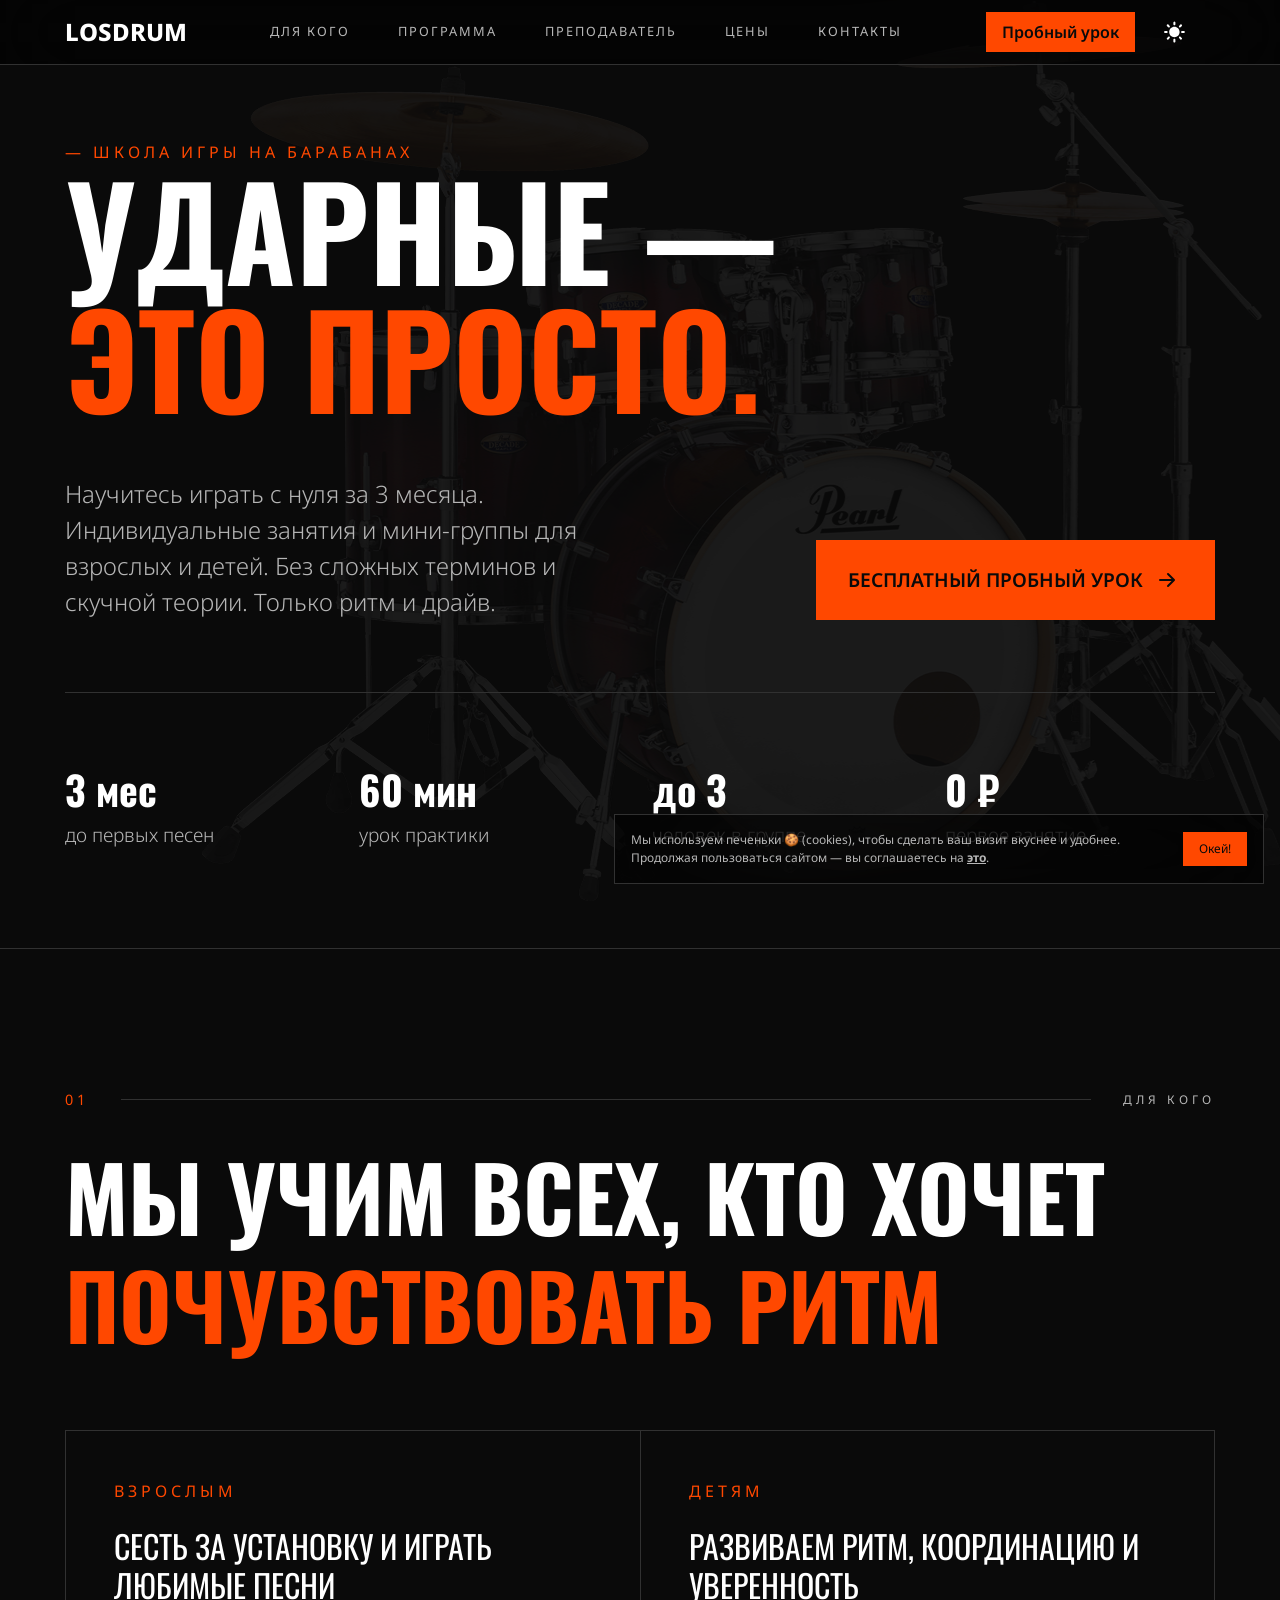
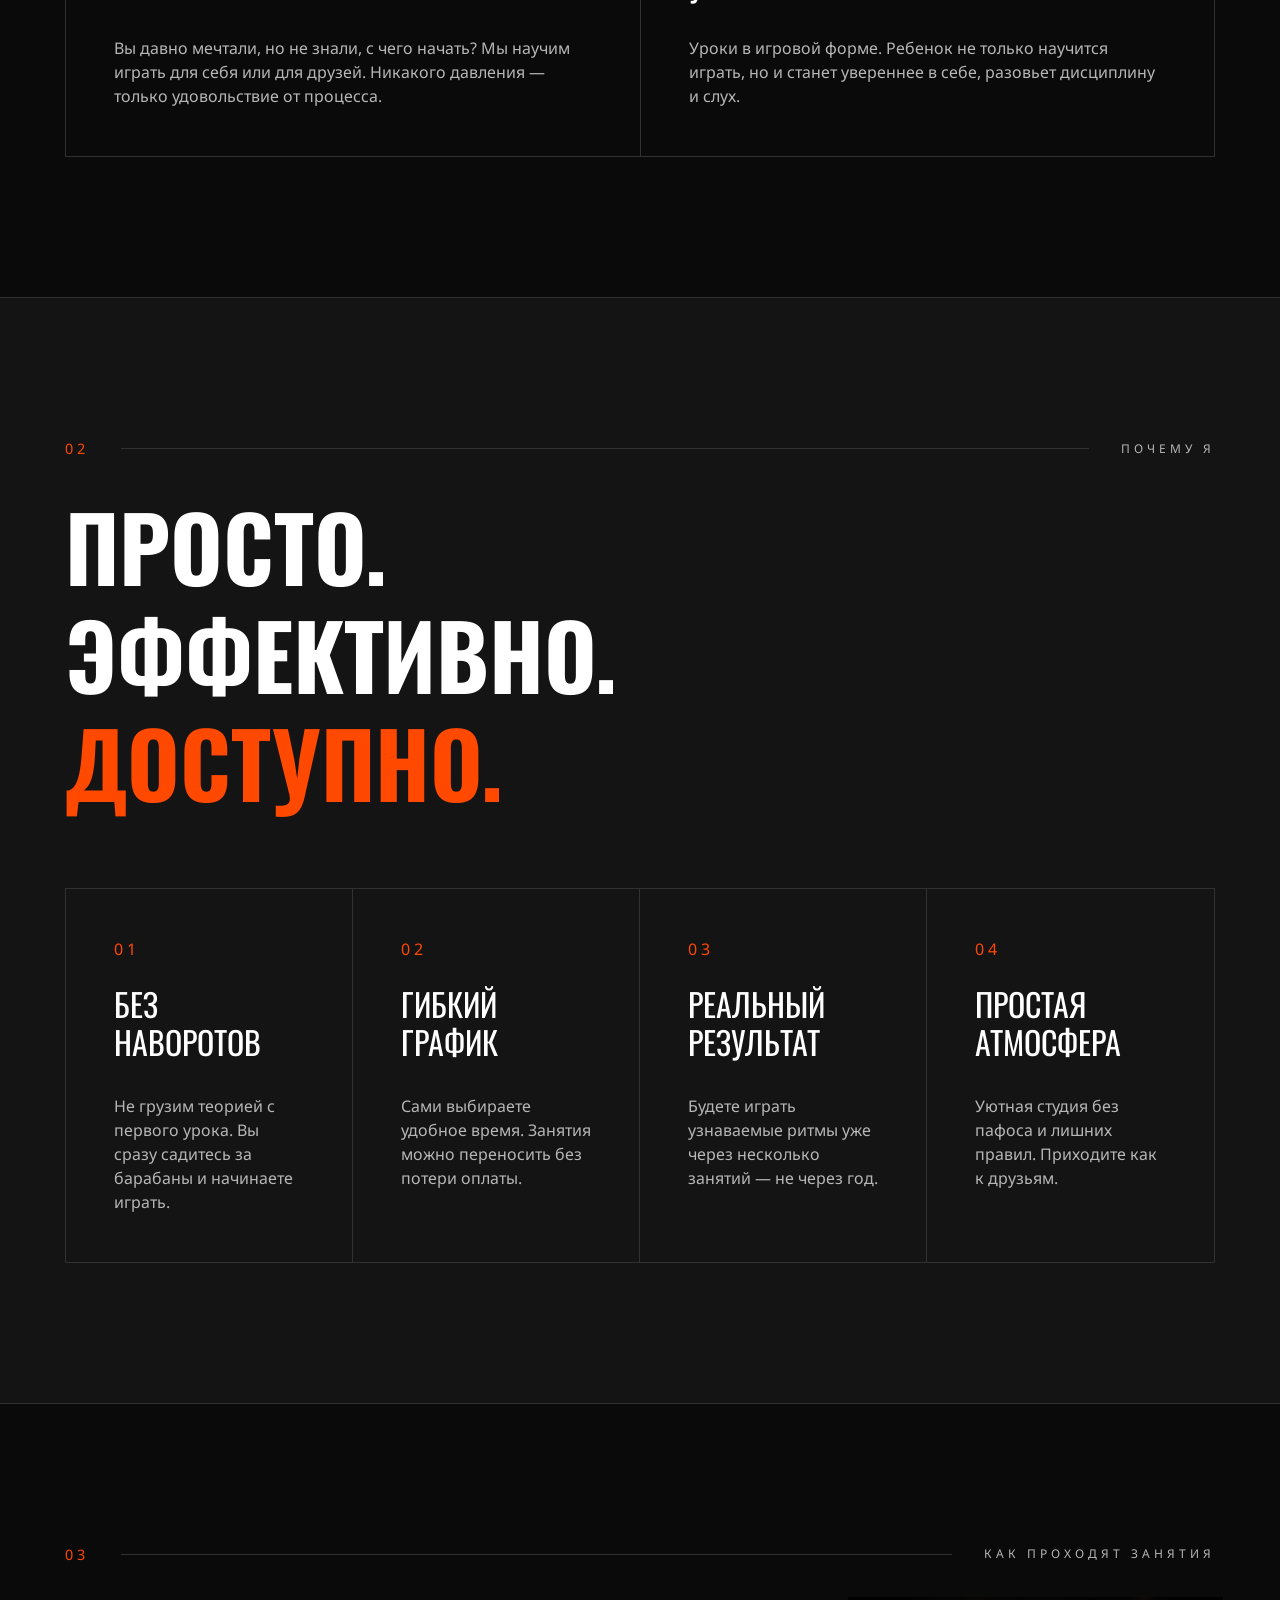
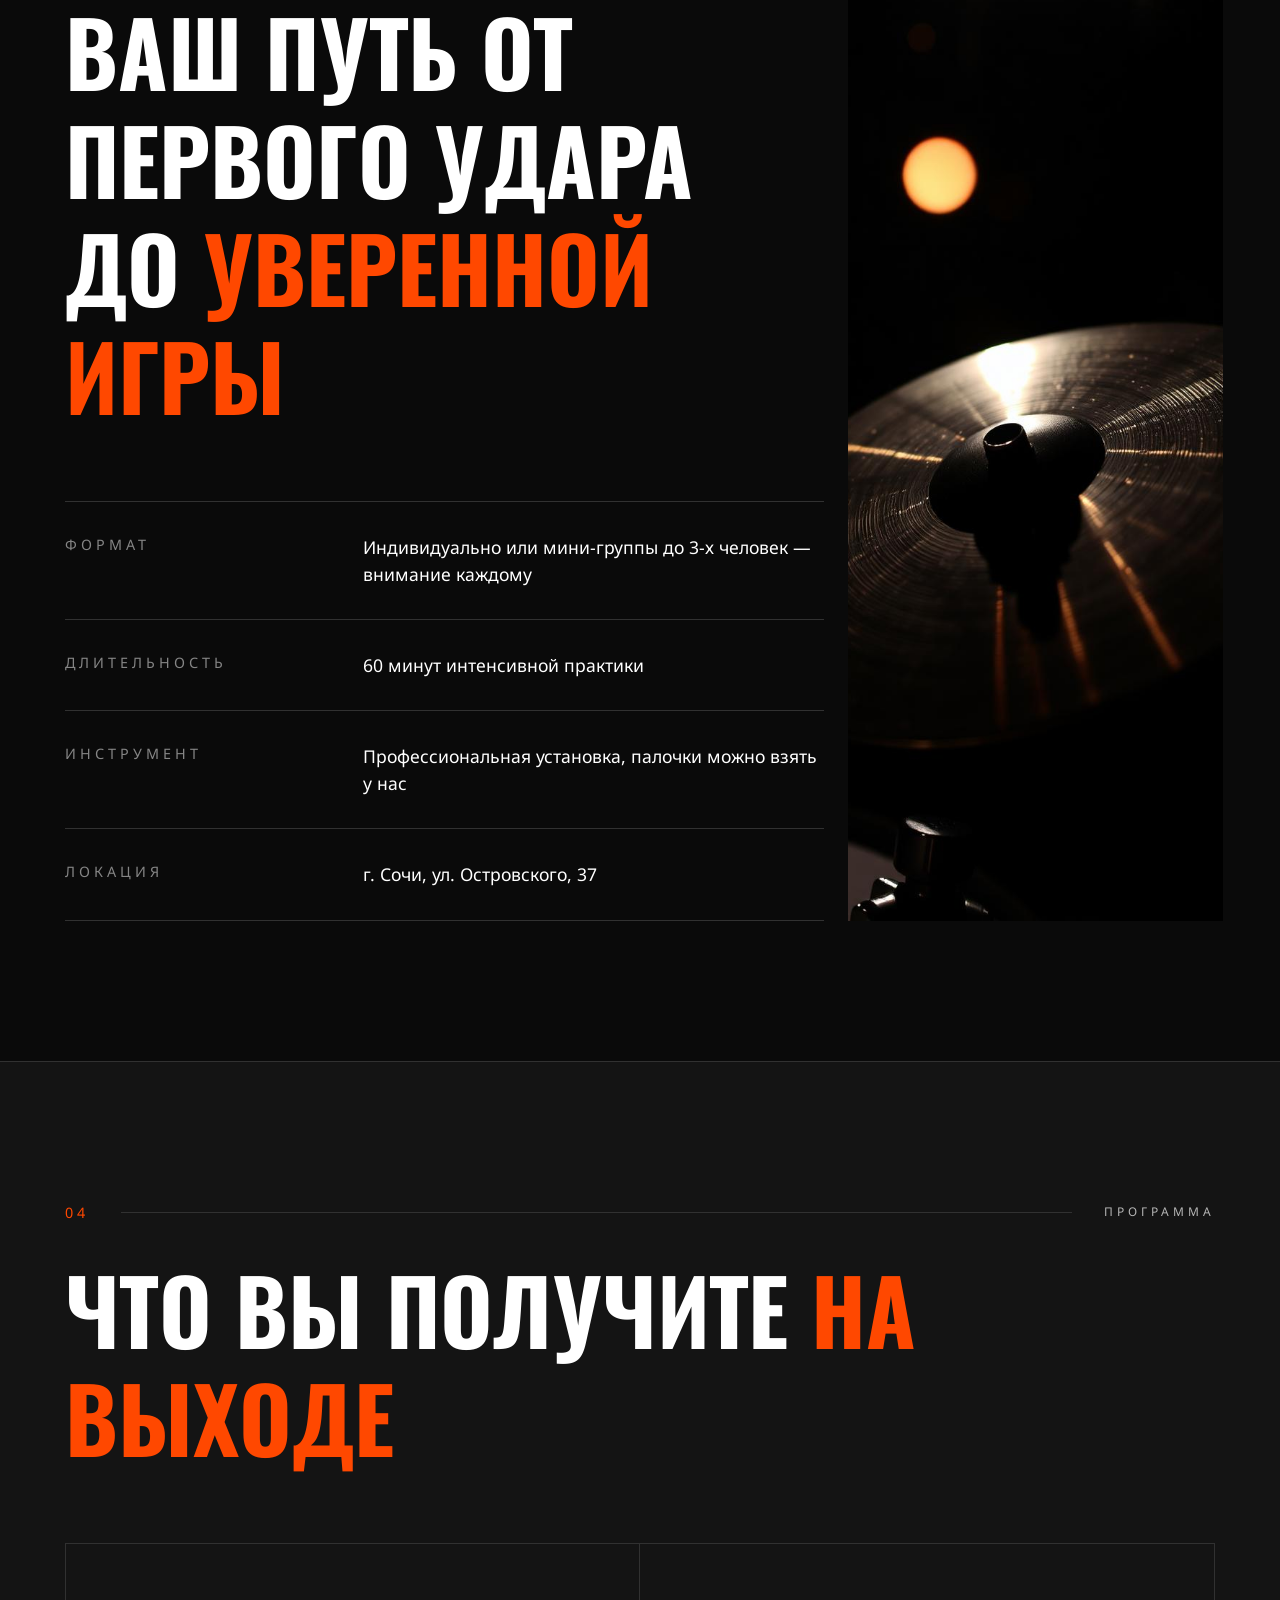
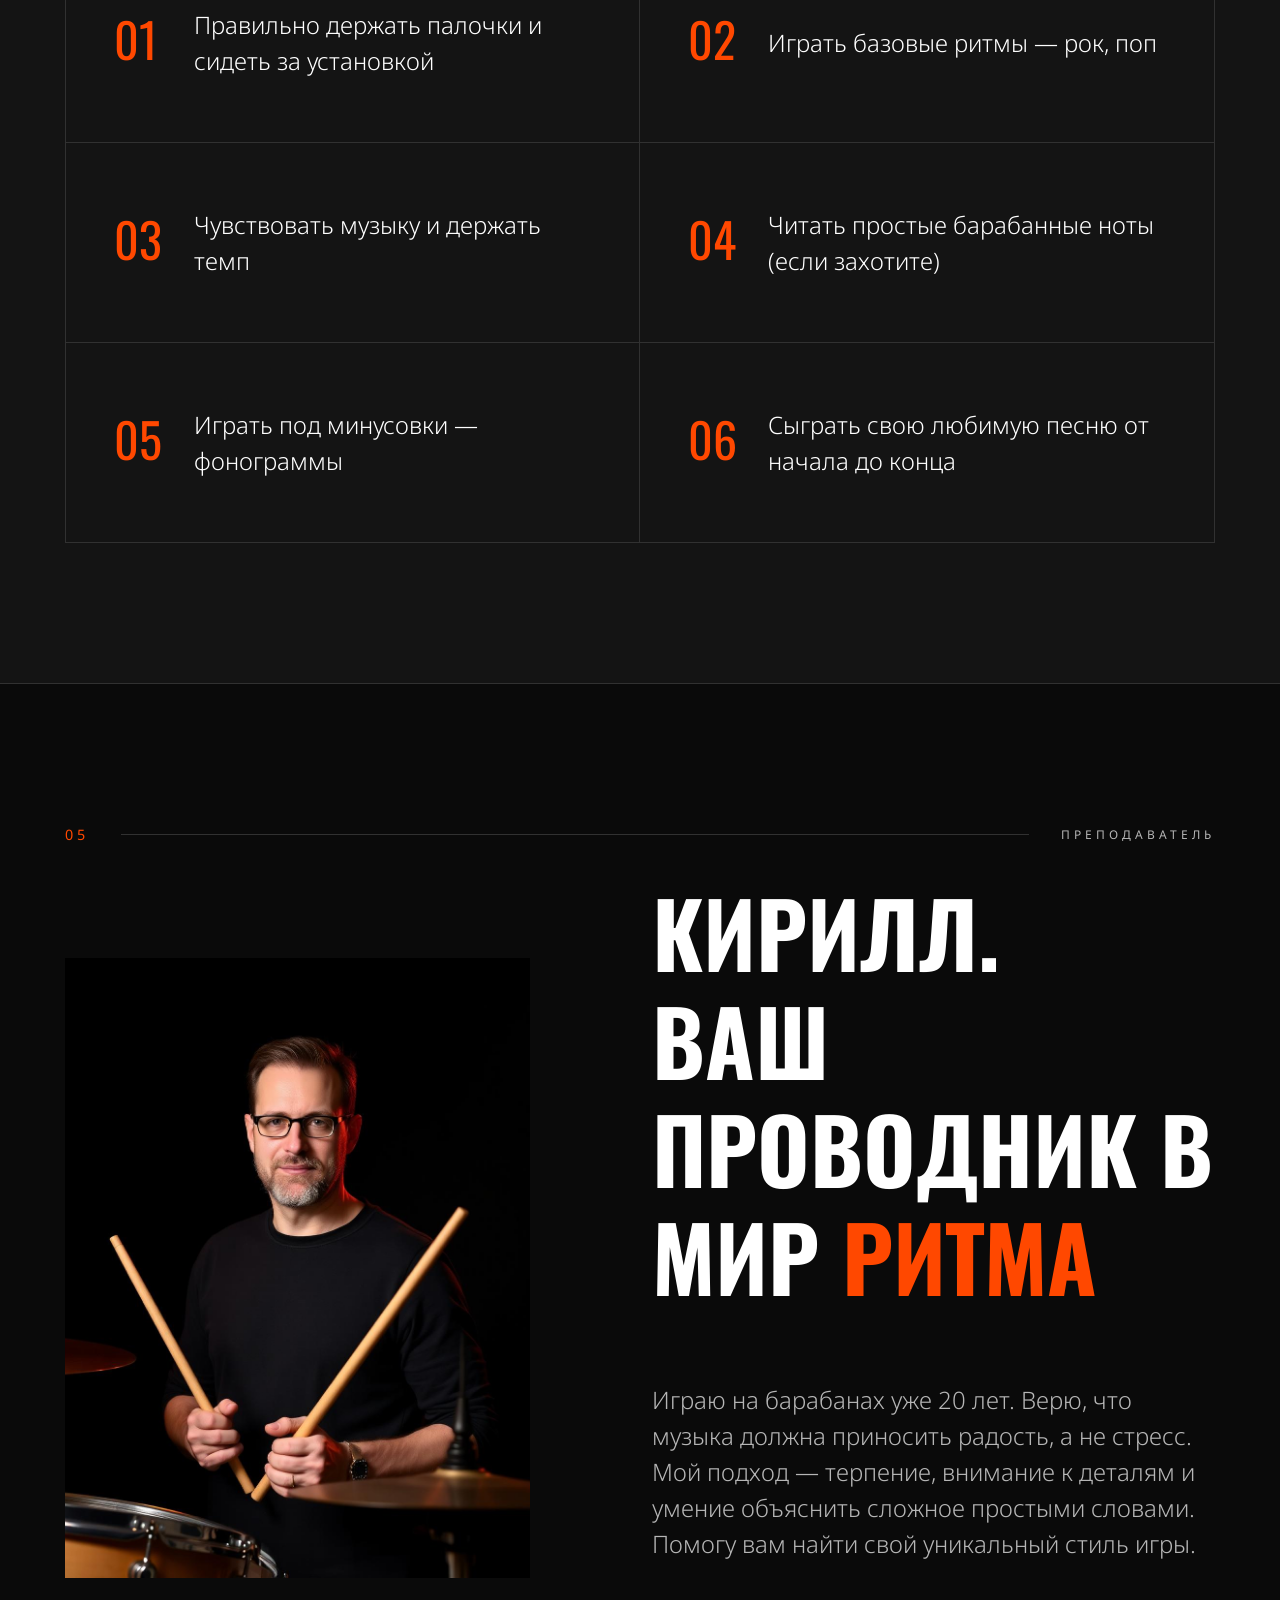
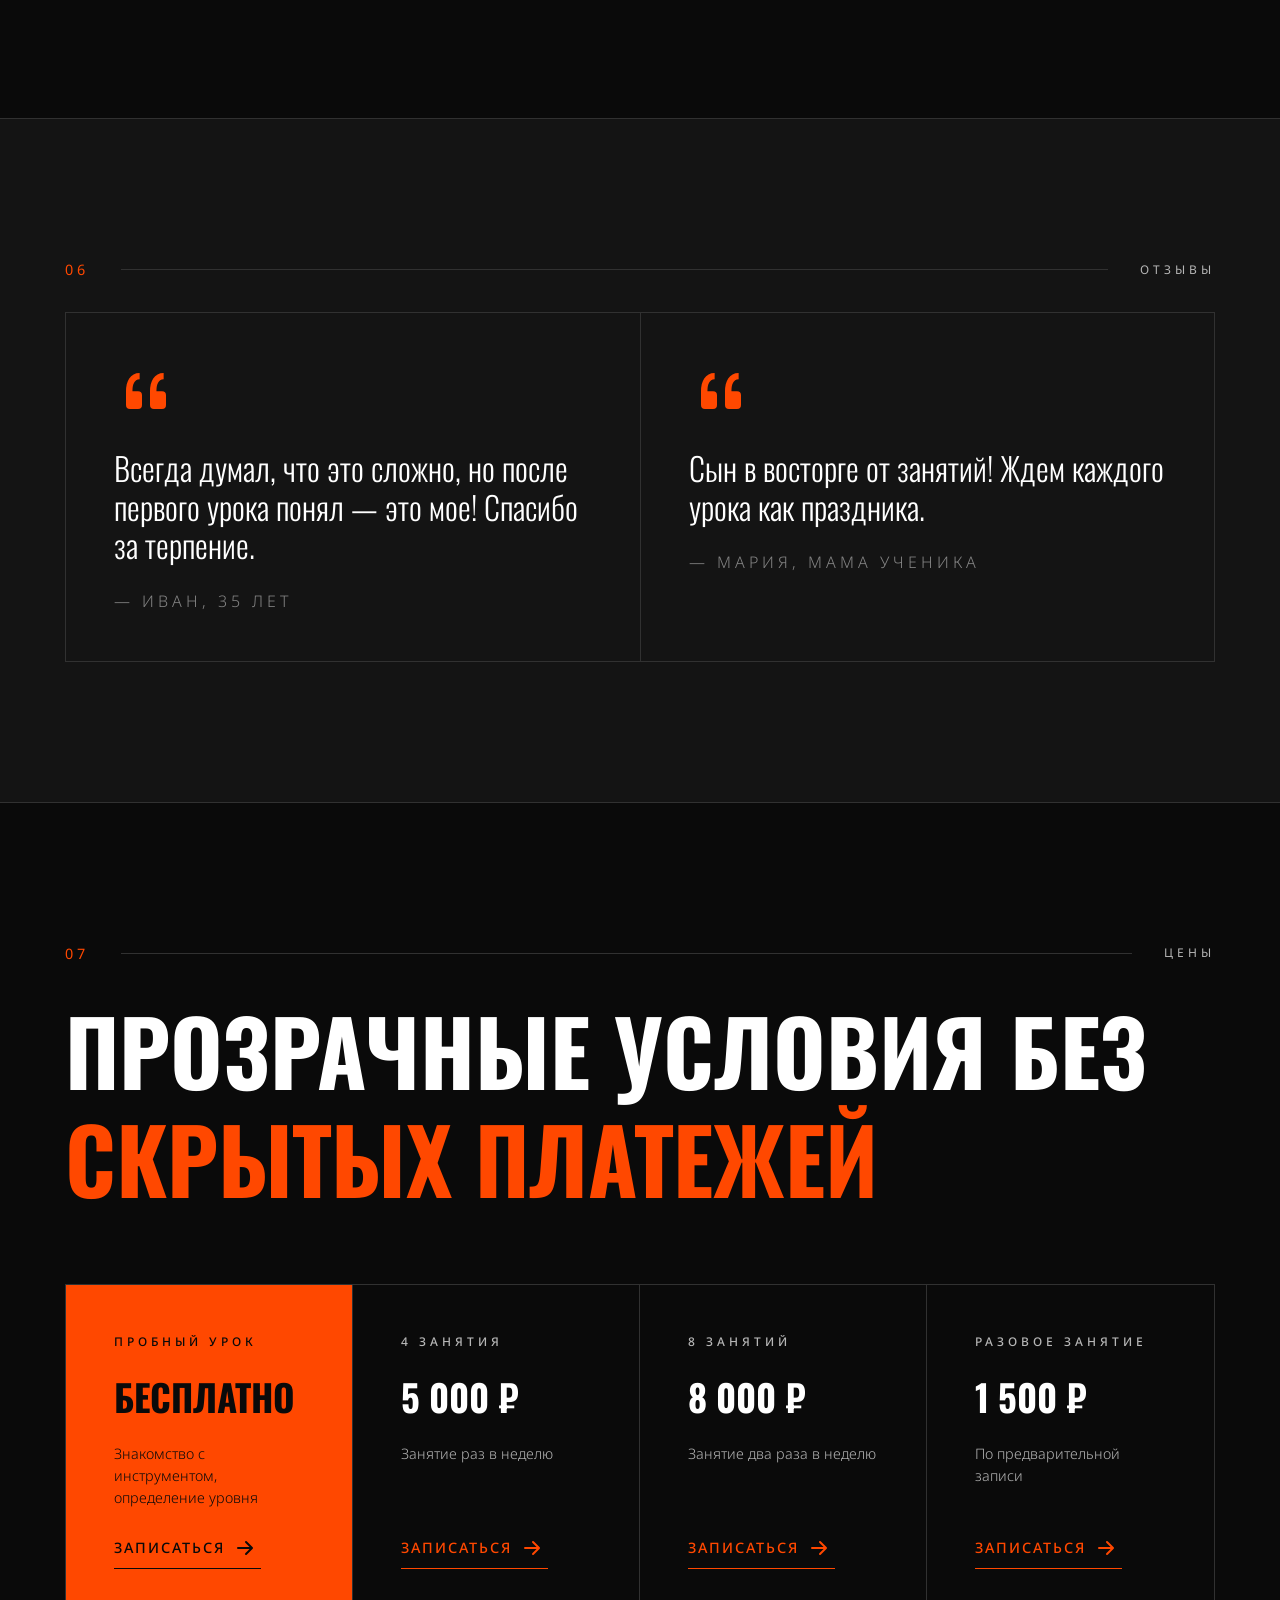
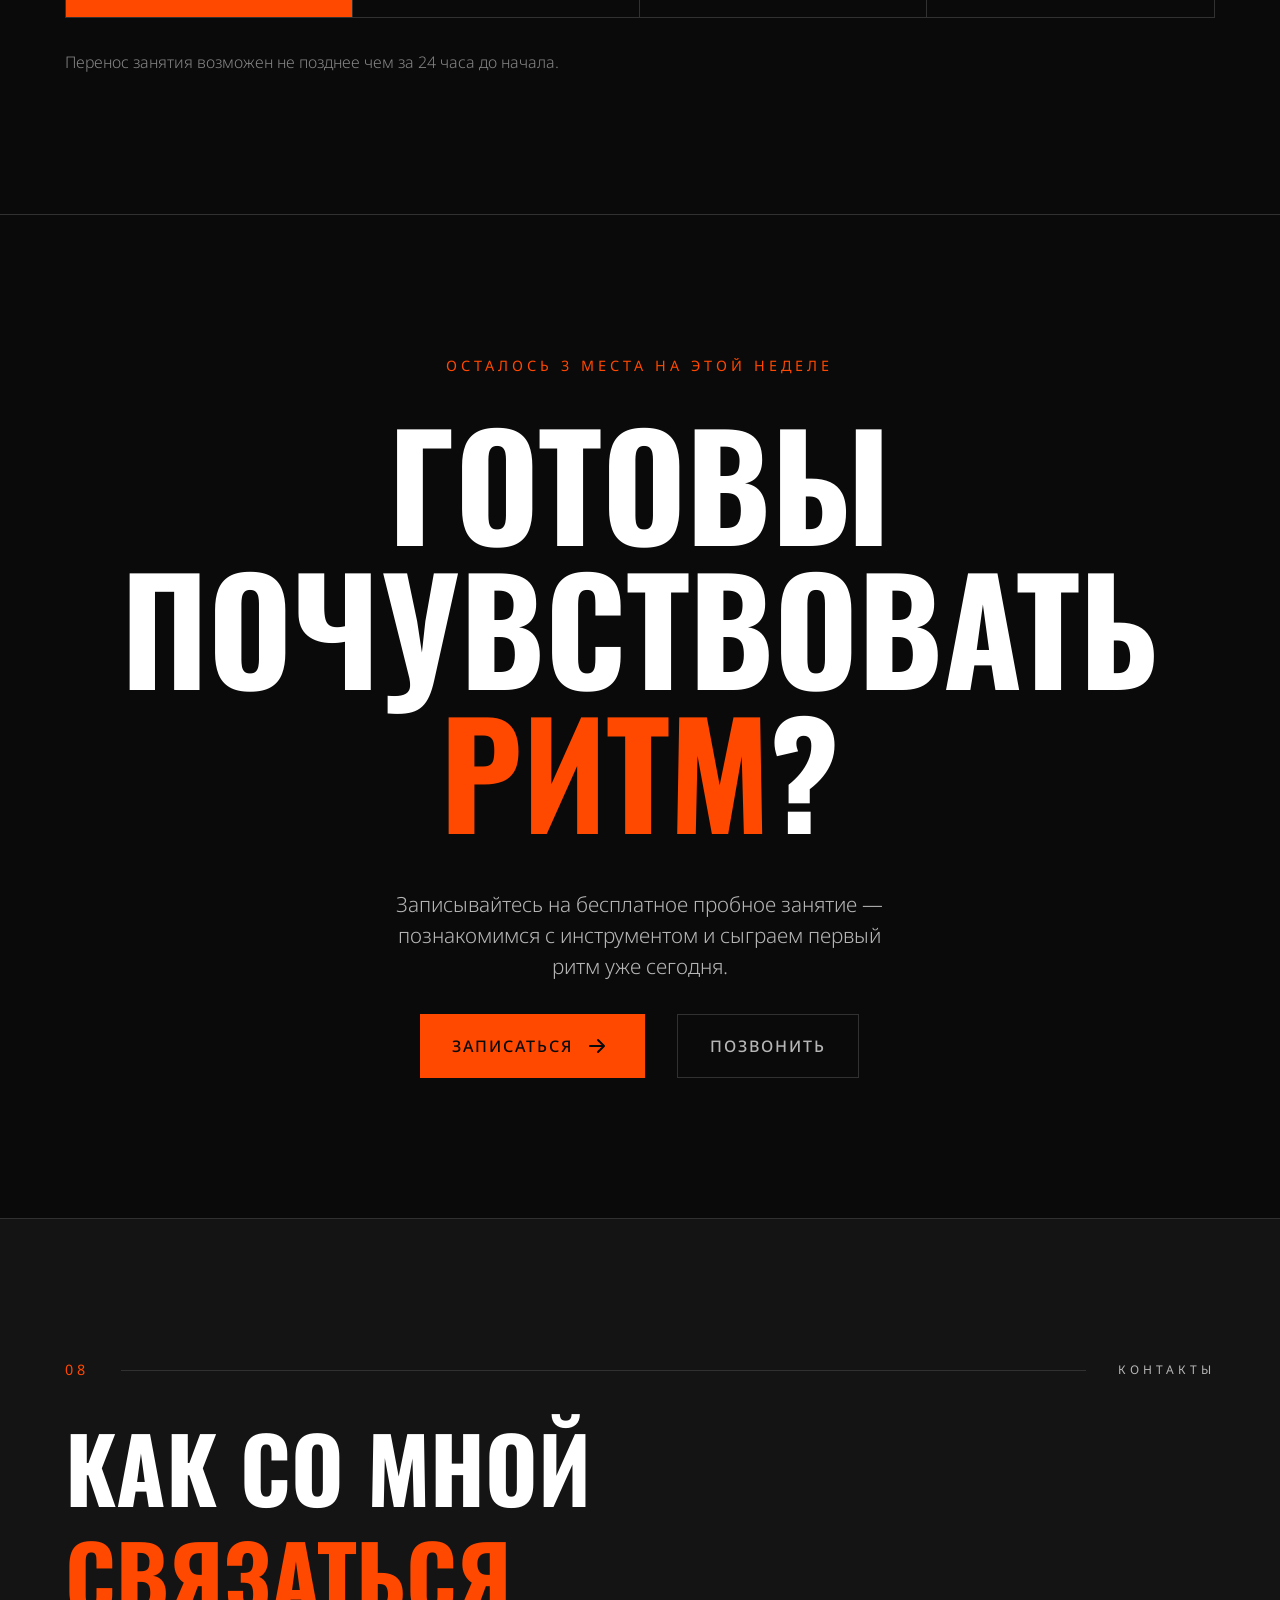
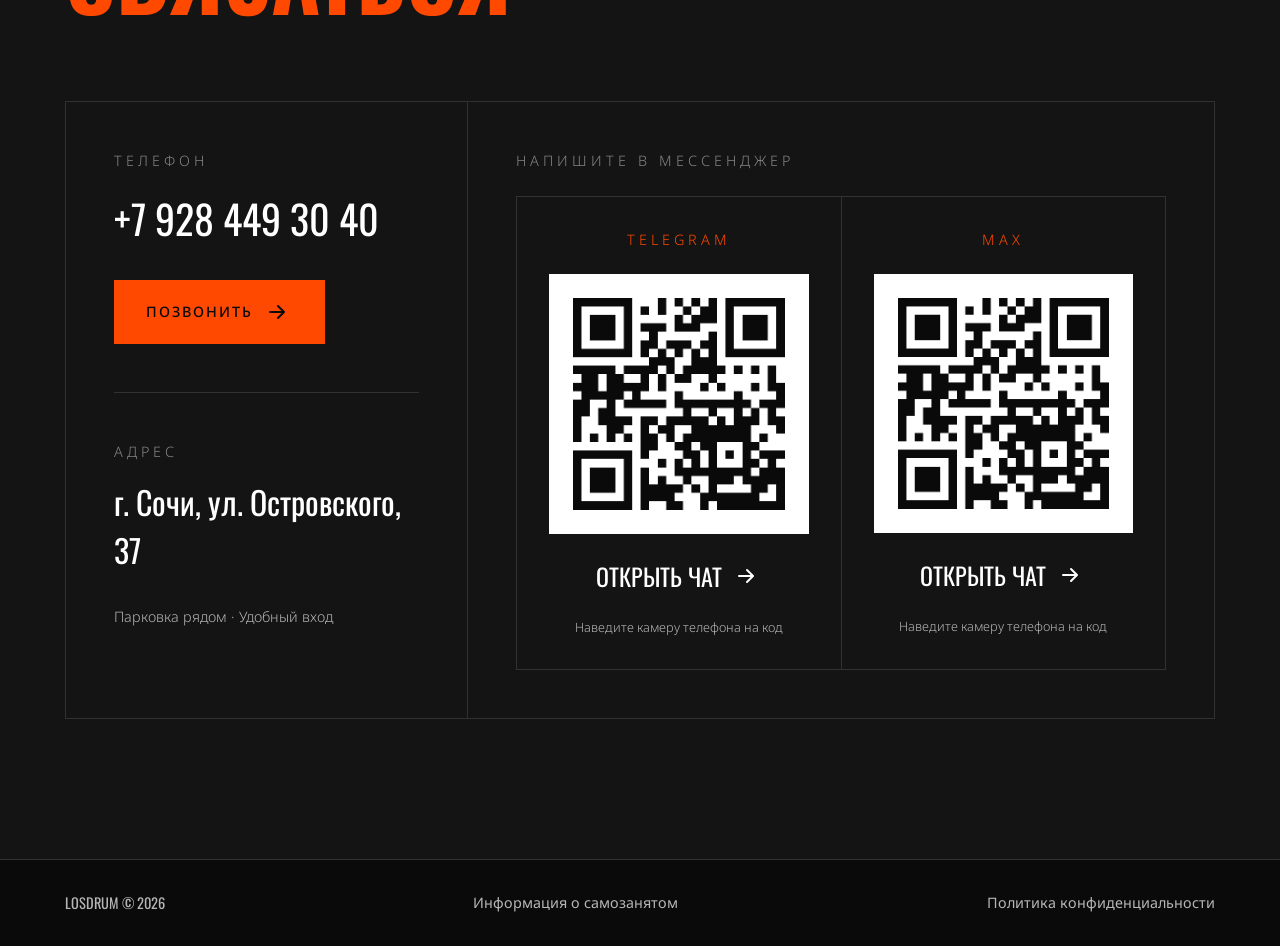
==== commit 82c2a42a: "Added policy Alert" ====
--- a/index.html
+++ b/index.html
@@ -44,6 +44,20 @@
     <link rel="shortcut icon" href="fav.png" type="image/png">
     <meta name="viewport" content="width=device-width, initial-scale=1">
     <link rel="stylesheet" href="css/style.css?v=1">
+
+    <!-- Yandex.Metrika counter -->
+    <script type="text/javascript">
+        (function(m,e,t,r,i,k,a){
+            m[i]=m[i]||function(){(m[i].a=m[i].a||[]).push(arguments)};
+            m[i].l=1*new Date();
+            for (var j = 0; j < document.scripts.length; j++) {if (document.scripts[j].src === r) { return; }}
+            k=e.createElement(t),a=e.getElementsByTagName(t)[0],k.async=1,k.src=r,a.parentNode.insertBefore(k,a)
+        })(window, document,'script','https://mc.yandex.ru/metrika/tag.js?id=109800646', 'ym');
+
+        ym(109800646, 'init', {ssr:true, webvisor:true, clickmap:true, ecommerce:"dataLayer", referrer: document.referrer, url: location.href, accurateTrackBounce:true, trackLinks:true});
+    </script>
+    <noscript><div><img src="https://mc.yandex.ru/watch/109800646" style="position:absolute; left:-9999px;" alt="" /></div></noscript>
+    <!-- /Yandex.Metrika counter -->
 </head>
 
 <body class="d-flex flex-column vh-100">
@@ -570,6 +584,13 @@
             </div>
         </div>
     </footer>
+
+    <div id="policyAlert">
+        <div>
+            Мы используем печеньки 🍪 (cookies), чтобы сделать ваш визит вкуснее и удобнее. Продолжая пользоваться сайтом — вы соглашаетесь на <a href="policy.html">это</a>.
+        </div>
+        <button type="button" id="cookieAccept">Окей!</button>
+    </div>
     
     <link rel="stylesheet" href="css/bootstrap.min.css">
     <script src="js/jquery.min.js"></script>
--- a/css/style.css
+++ b/css/style.css
@@ -872,6 +872,47 @@
     color: var(--header) !important;
 }
 
+#policyAlert {
+    position: fixed;
+    z-index: 99;
+    bottom: 1rem;
+    background-color: var(--header__bg);
+    backdrop-filter: blur(3rem);
+    -webkit-backdrop-filter: blur(3rem);
+    left: auto;
+    right: 1rem;
+    margin: 0 auto;
+    max-width: 650px;
+    width: calc(100% - 2rem);
+    padding: 1rem;
+    color: var(--text);
+    font-size: .75rem;
+    border: 1px solid var(--stroke);
+    display: flex;
+    gap: 1rem;
+    align-items: center;
+    justify-content: center;
+}
+
+#policyAlert a {
+    font-weight: 700;
+    color: var(--header);
+    text-decoration: underline !important;
+}
+
+#policyAlert button {
+    font-size: .75rem;
+    padding: .5rem 1rem;
+    border: 0;
+    color: var(--bg__1);
+    background-color: var(--accent);
+}
+
+#policyAlert button:hover {
+    background-color: var(--header);
+}
+
+
 @media (min-width: 1440px) {
 
     .container,
@@ -1175,4 +1216,15 @@
         gap: 1.5rem !important;
         align-items: center;
     }
+
+    #policyAlert {
+        flex-direction: column;
+        gap: .5rem;
+        width: calc(100% - 1.5rem);
+        right: .75rem;
+    }
+
+    #policyAlert button {
+        width: 100%;
+    }
 }
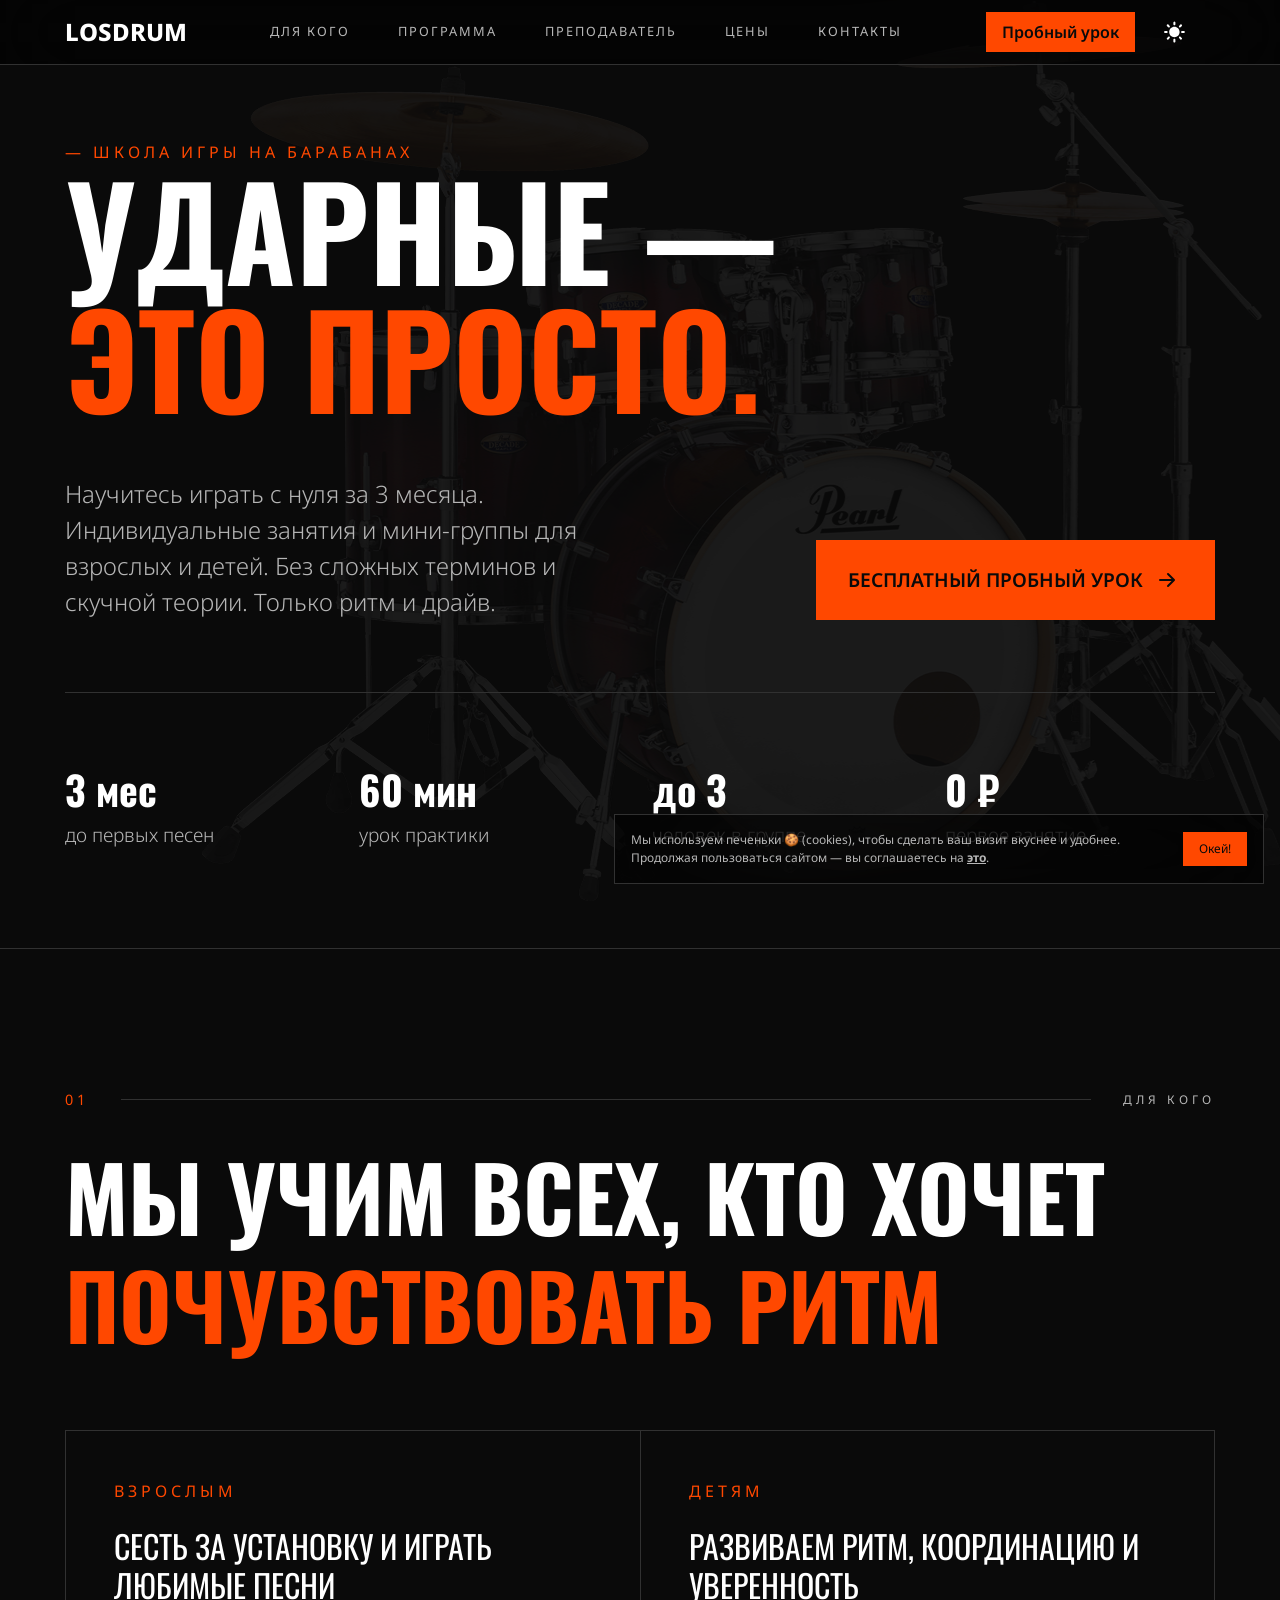
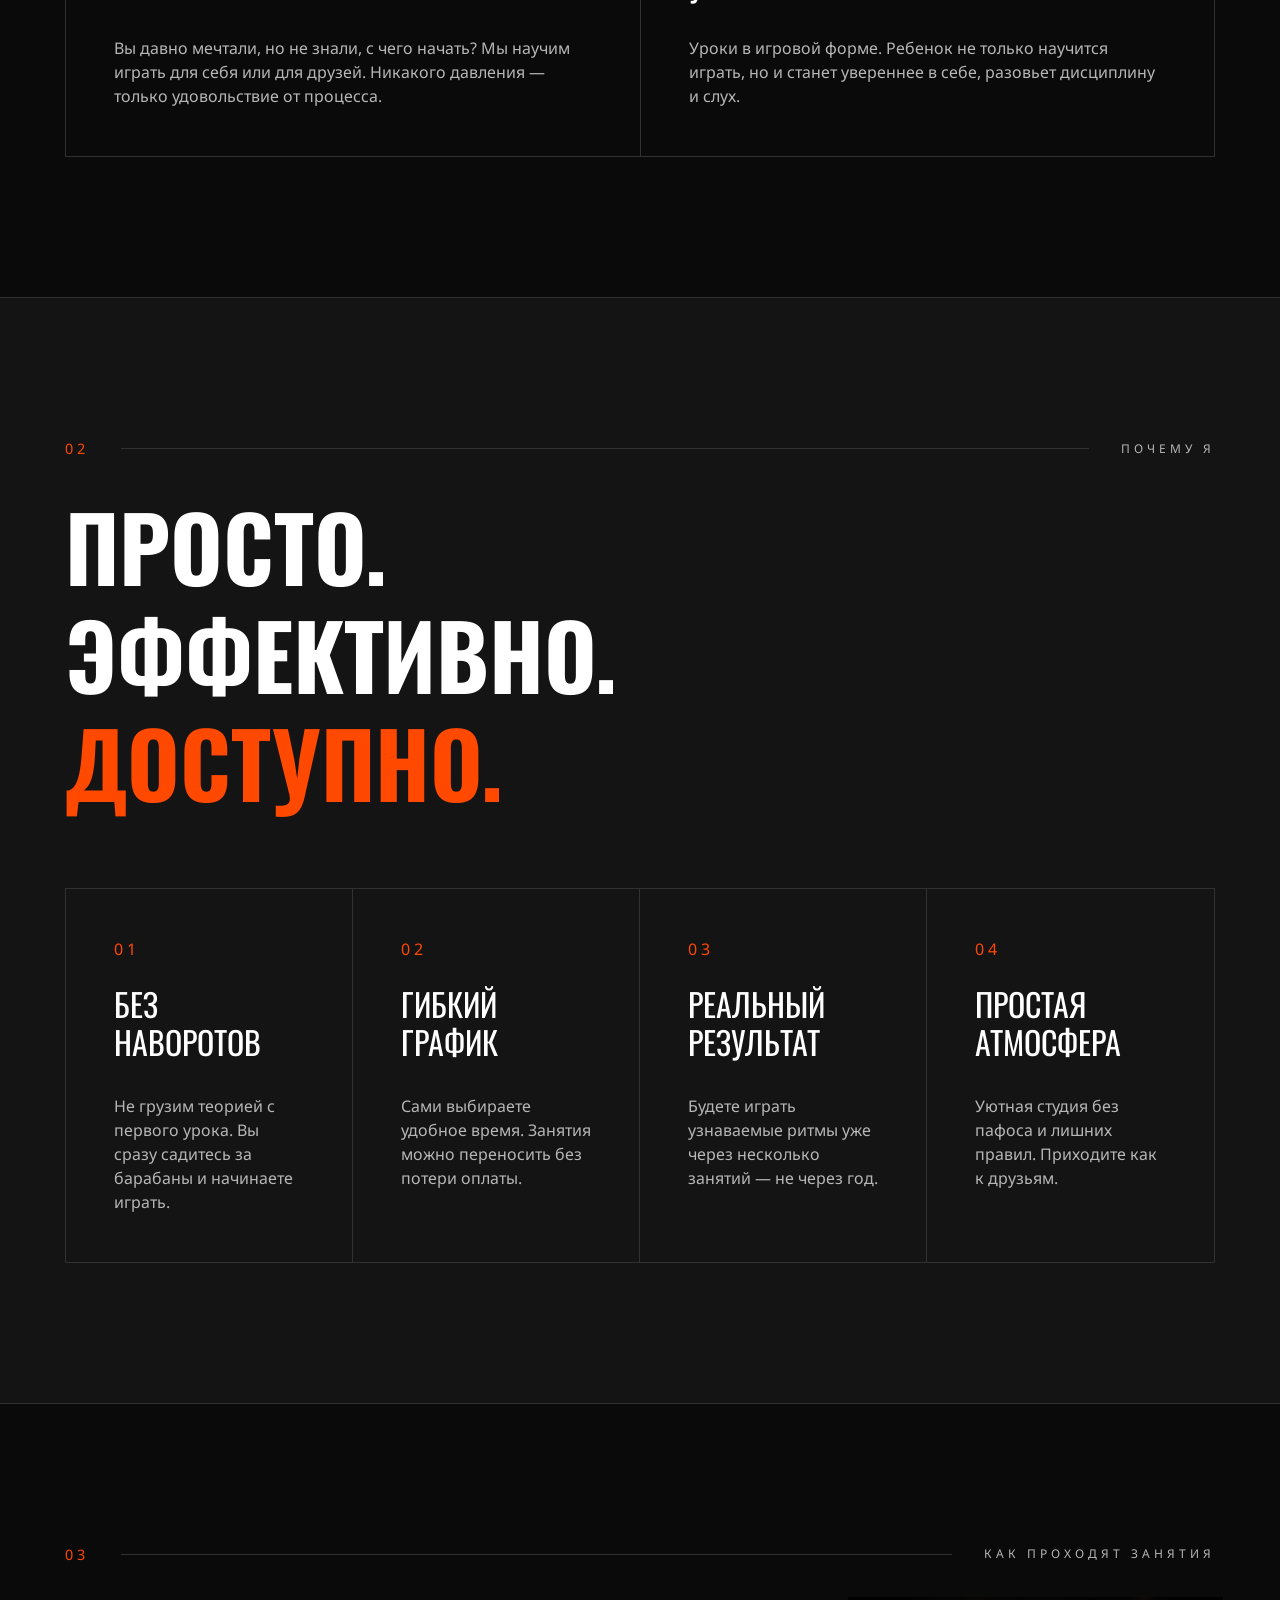
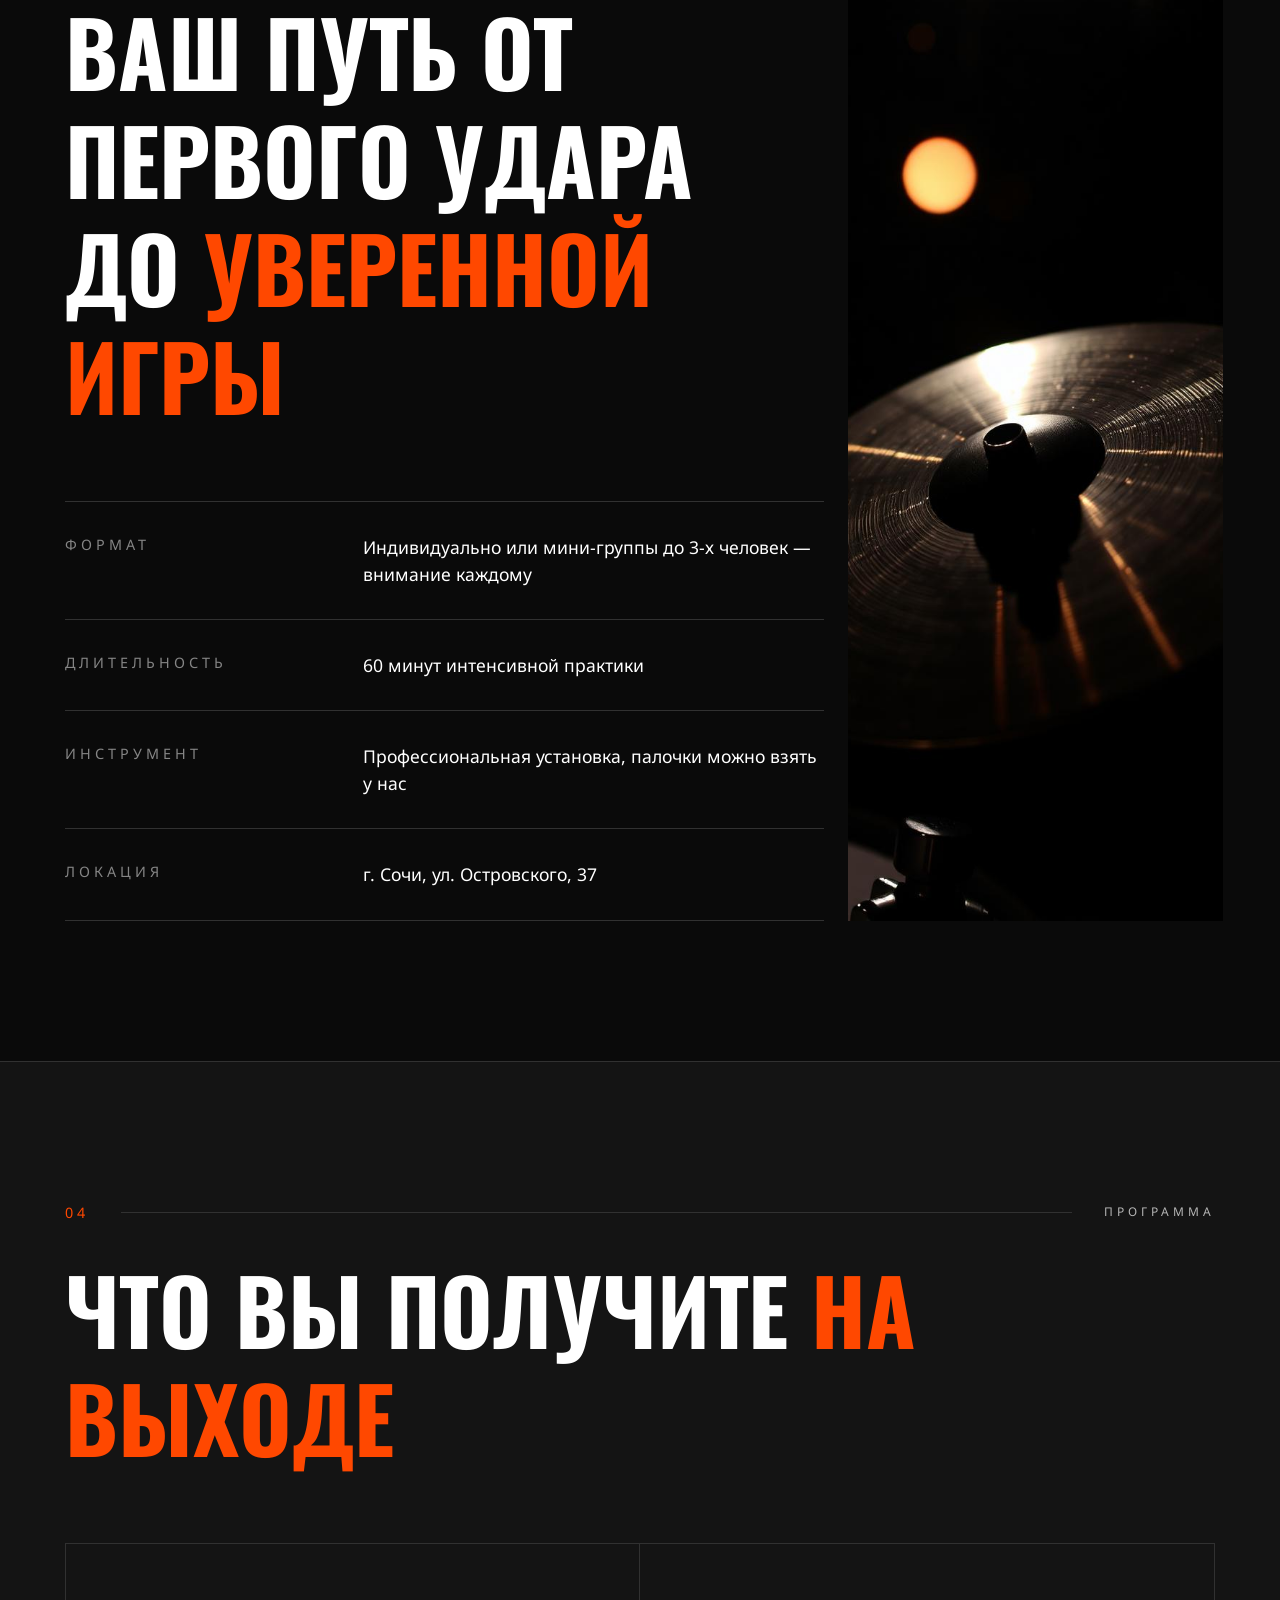
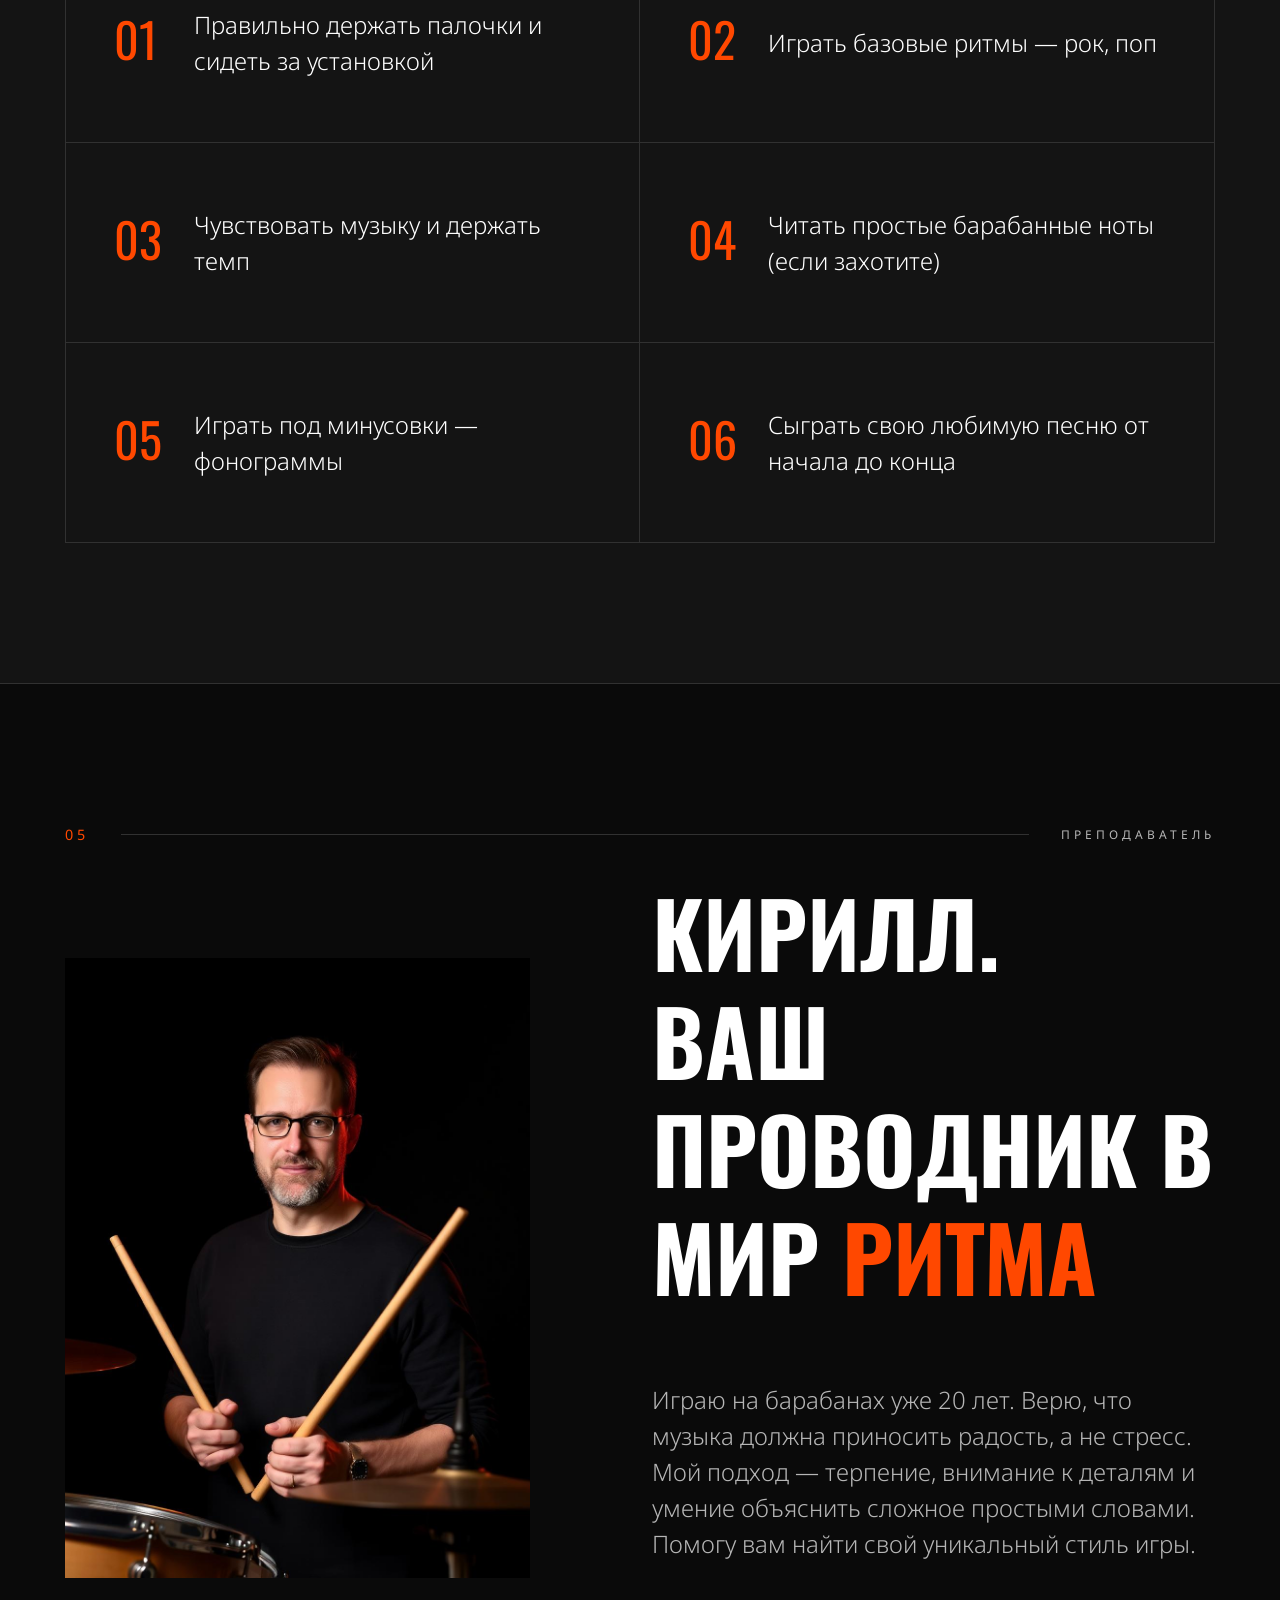
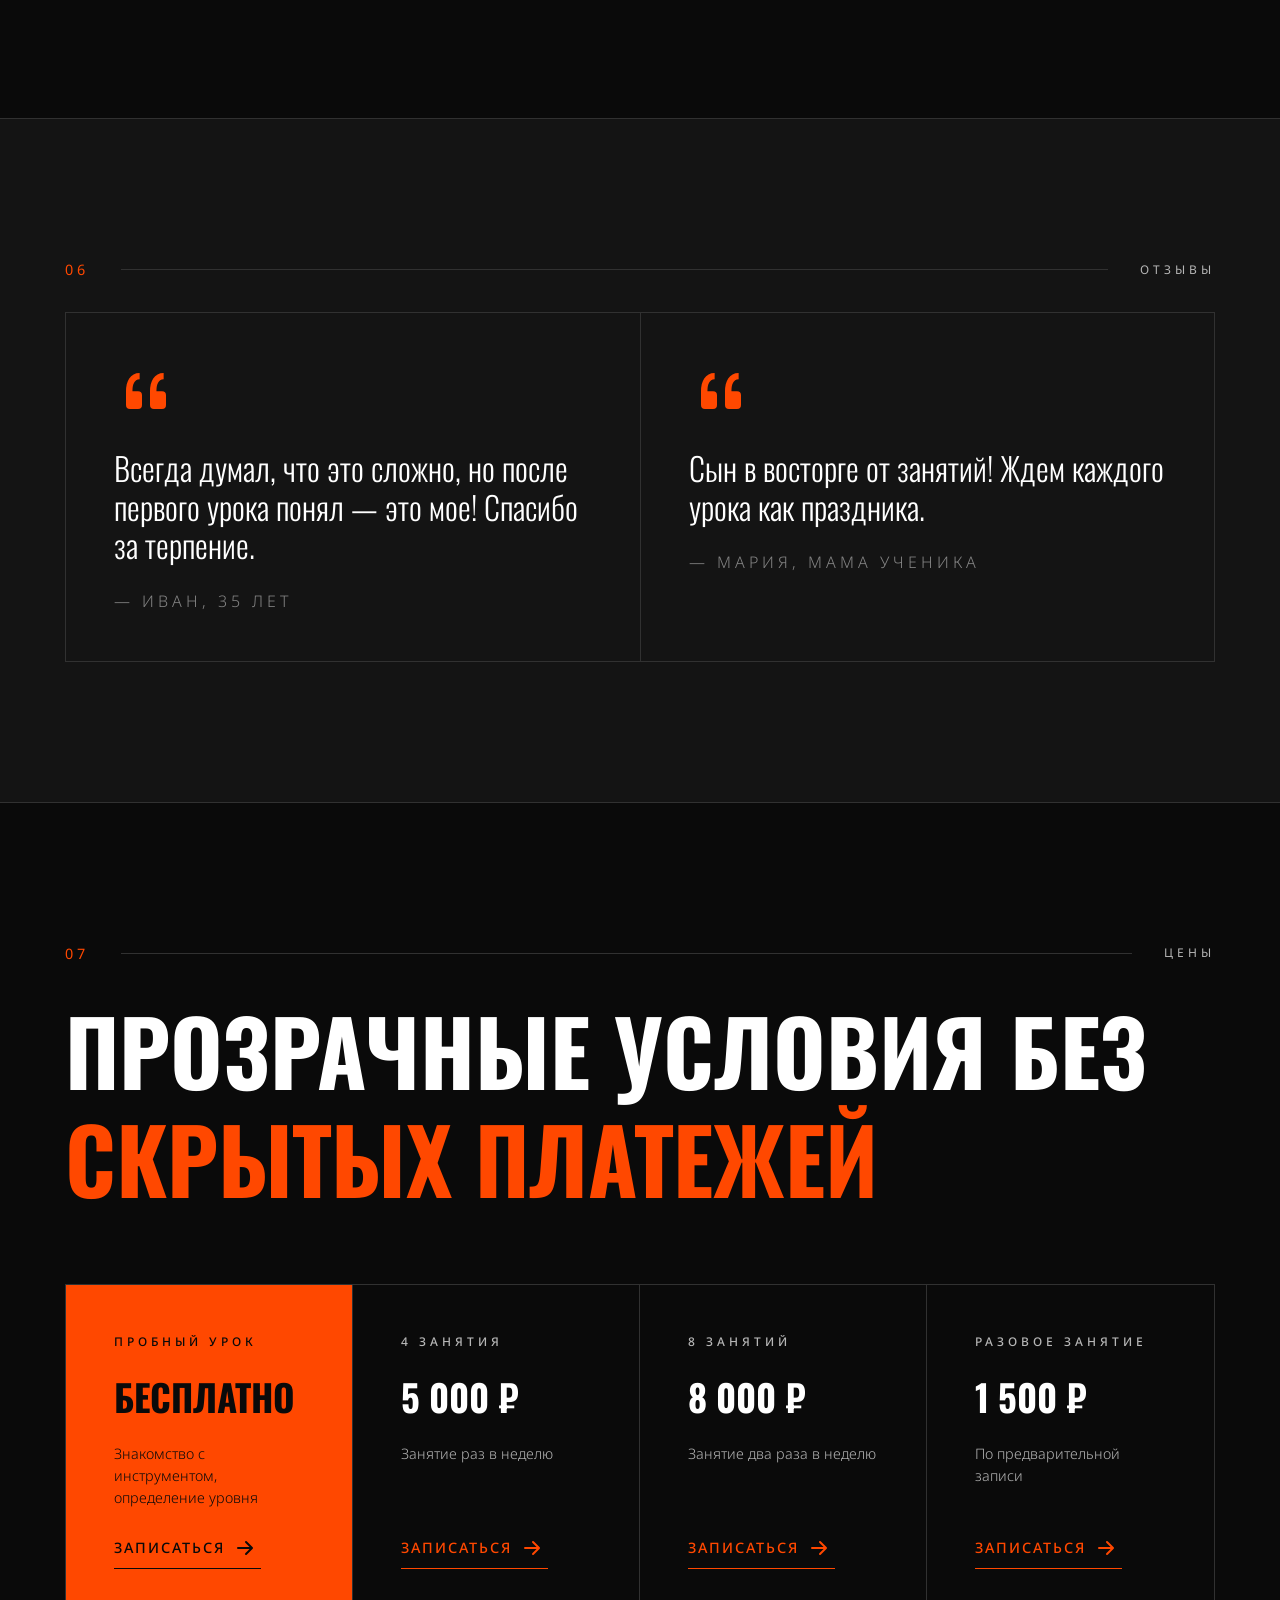
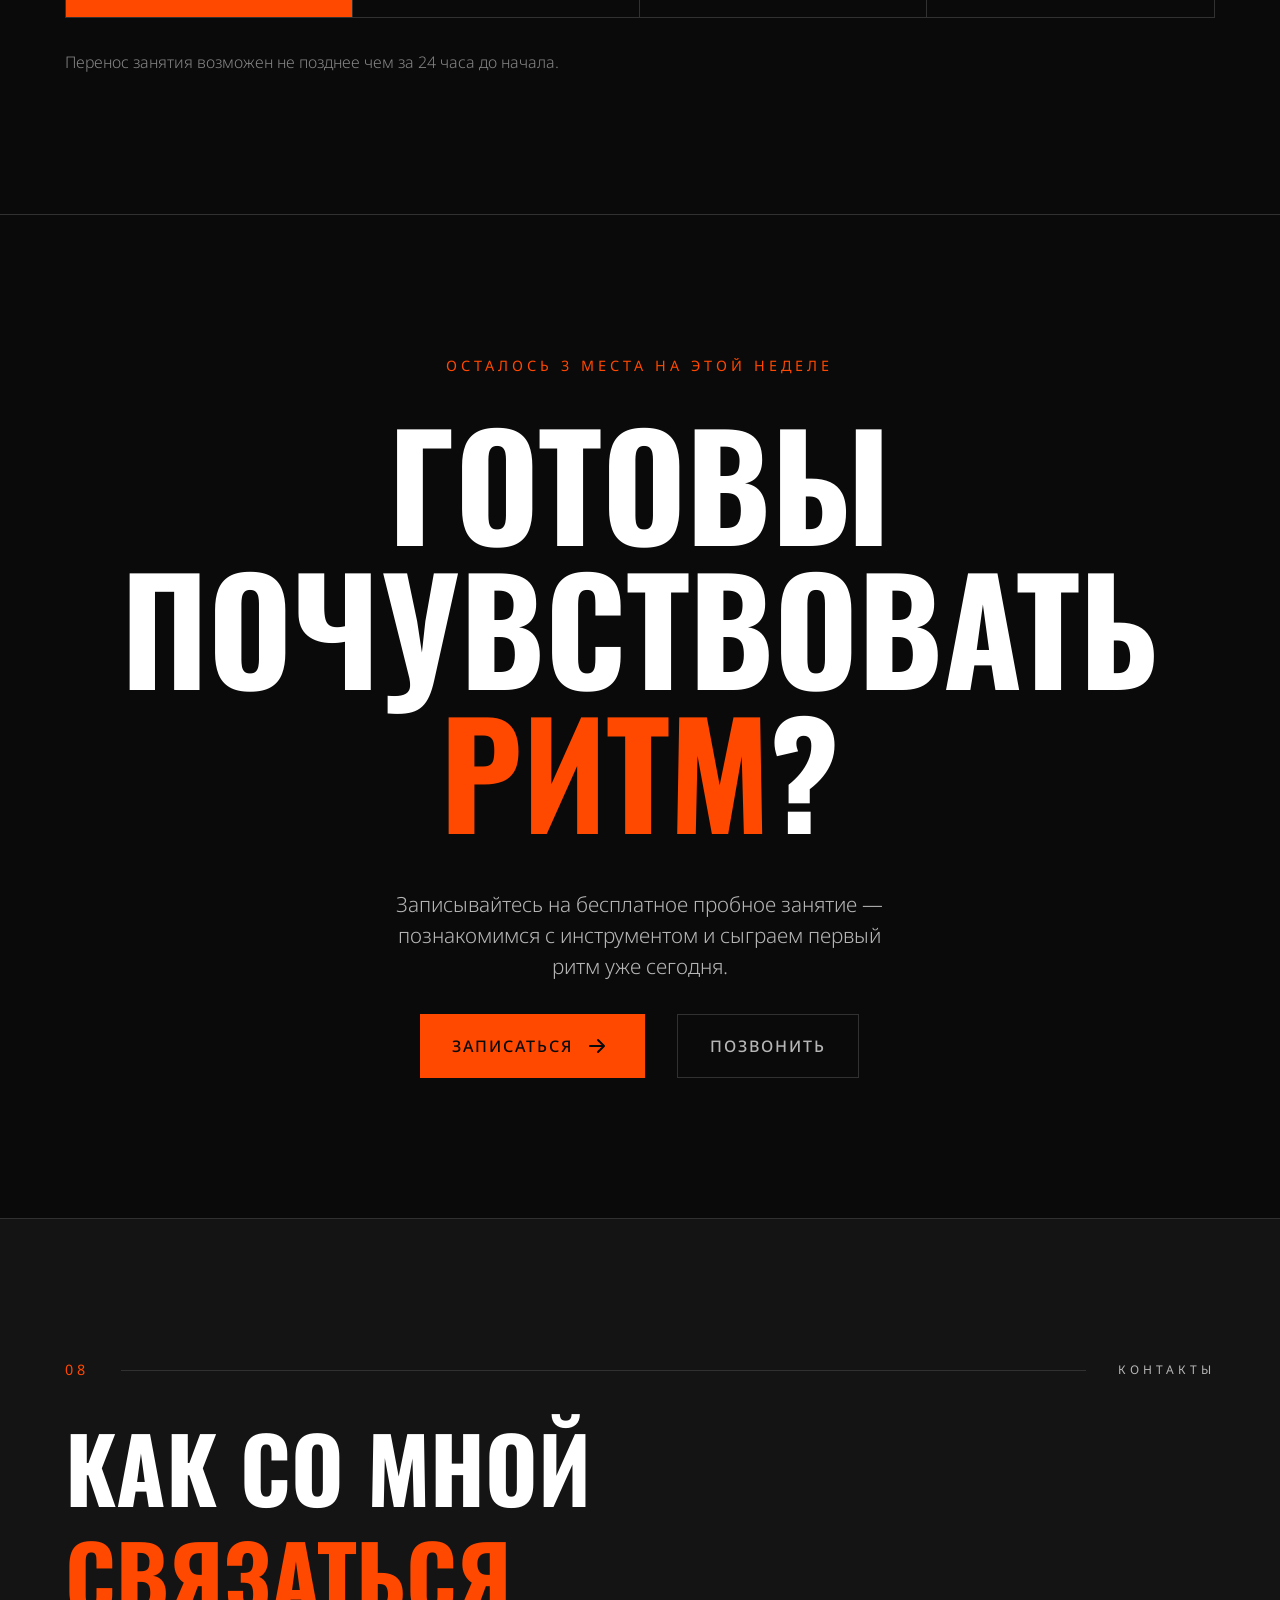
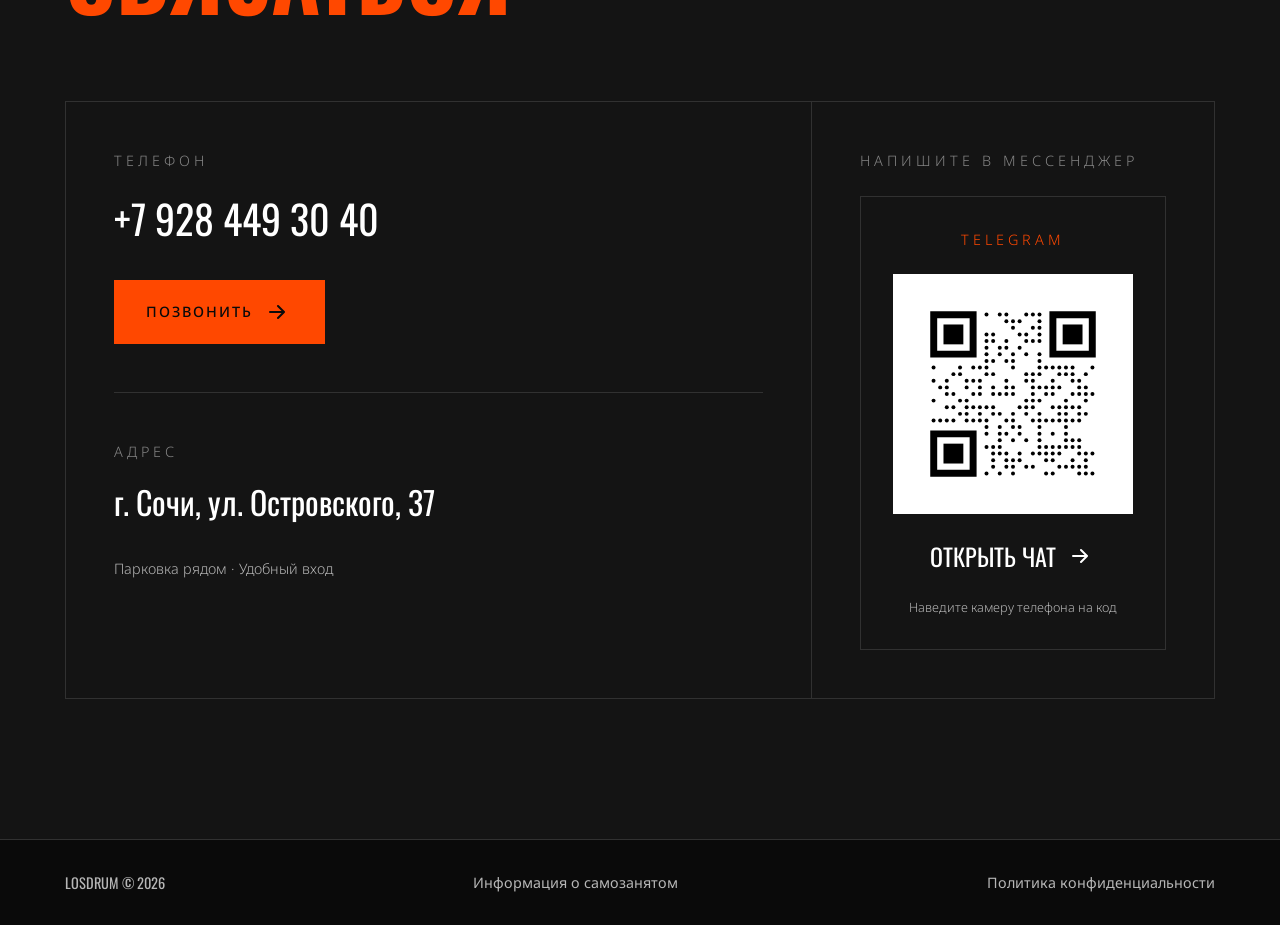
==== commit 4ac083c2: "Added Contacts" ====
--- a/index.html
+++ b/index.html
@@ -43,7 +43,7 @@
 
     <link rel="shortcut icon" href="fav.png" type="image/png">
     <meta name="viewport" content="width=device-width, initial-scale=1">
-    <link rel="stylesheet" href="css/style.css?v=1">
+    <link rel="stylesheet" href="css/style.css?v=2">
 
     <!-- Yandex.Metrika counter -->
     <script type="text/javascript">
@@ -536,9 +536,9 @@
                                 <div>
                                     <span>Telegram</span>
                                     <picture>
-                                        <img src="img/qr.png" alt="Урок игры на барабанах в школе LOSDRUM в Сочи">
+                                        <img src="img/qr__tg.svg" alt="Урок игры на барабанах в школе LOSDRUM в Сочи">
                                     </picture>
-                                    <a href="#">
+                                    <a href="https://t.me/kirilllossev" target="_blank">
                                         Открыть чат
                                         <svg xmlns="http://www.w3.org/2000/svg" width="16" height="16" fill="currentColor"
                                             class="bi bi-arrow-right-short" viewBox="0 0 16 16">
@@ -548,21 +548,6 @@
                                     </a>
                                     <p>Наведите камеру телефона на код</p>
                                 </div>
-                                <div>
-                                    <span>Max</span>
-                                    <picture>
-                                        <img src="img/qr.png" alt="Урок игры на барабанах в школе LOSDRUM в Сочи">
-                                    </picture>
-                                    <a href="#">
-                                        Открыть чат
-                                        <svg xmlns="http://www.w3.org/2000/svg" width="16" height="16" fill="currentColor"
-                                            class="bi bi-arrow-right-short" viewBox="0 0 16 16">
-                                            <path fill-rule="evenodd"
-                                                d="M4 8a.5.5 0 0 1 .5-.5h5.793L8.146 5.354a.5.5 0 1 1 .708-.708l3 3a.5.5 0 0 1 0 .708l-3 3a.5.5 0 0 1-.708-.708L10.293 8.5H4.5A.5.5 0 0 1 4 8" />
-                                        </svg>
-                                    </a>
-                                    <p>Наведите камеру телефона на код</p>
-                                </div>
                             </div>
                         </div>
                     </div>
--- a/css/style.css
+++ b/css/style.css
@@ -717,7 +717,7 @@
     display: flex;
     flex-direction: column;
     padding: 3rem;
-    width: 35%;
+    width: 65%;
     border-right: 1px solid var(--stroke);
     gap: 3rem;
 }
@@ -757,12 +757,11 @@
     display: flex;
     flex-direction: column;
     gap: 1.5rem;
-    width: 65%;
+    width: 35%;
 }
 
 .qr__codes {
     display: flex;
-    flex-wrap: wrap;
 }
 
 .qr__codes span {
@@ -770,7 +769,7 @@
 }
 
 .qr__codes > div {
-    width: 50%;
+    width: 100%;
     padding: 2rem;
     display: flex;
     flex-direction: column;
@@ -782,10 +781,6 @@
 .qr__codes > div picture {
     padding: 1.5rem;
     background-color: #fff;
-}
-
-.qr__codes > div:first-child {
-    border-right: 0;
 }
 
 .qr__codes > div a {
@@ -912,6 +907,19 @@
     background-color: var(--header);
 }
 
+.content__block h2 {
+    font-size: 1.5rem !important;
+    margin: 2rem 0 1rem 0;
+}
+
+.content__block a {
+    color: var(--header) !important;
+    text-decoration: underline !important;
+}
+
+.content__block a:hover {
+    color: var(--accent) !important;
+}
 
 @media (min-width: 1440px) {
 
@@ -1011,24 +1019,16 @@
     .promo__block h2 {
         font-size: 14vh;
     }
-
-    .contacts__block {
-        flex-direction: column;
-    }
-
-    .contacts__block > div {
-        width: 100% !important;
-        gap: 0;
-    }
-
-    .contacts__block > div:first-child {
-        padding-bottom: 0;
-    }
 }
 
 @media (max-width: 992px) {
     .promo__block h2 {
         font-size: 13vh;
+    }
+
+    .contacts__block > div {
+        width: 50% !important;
+        gap: 0;
     }
 }
 
@@ -1049,17 +1049,17 @@
         border-top: 1px solid var(--stroke) !important;
     }
 
-    .qr__codes {
+    .contacts__block {
         flex-direction: column;
     }
 
-    .qr__codes > div {
-        width: 100%;
-    }
-
-    .qr__codes > div:first-child {
-        border-bottom: 0;
-        border-right: 1px solid var(--stroke);
+    .contacts__block > div {
+        width: 100% !important;
+        gap: 0;
+    }
+
+    .contacts__block > div:first-child {
+        padding-bottom: 0;
     }
 }
 
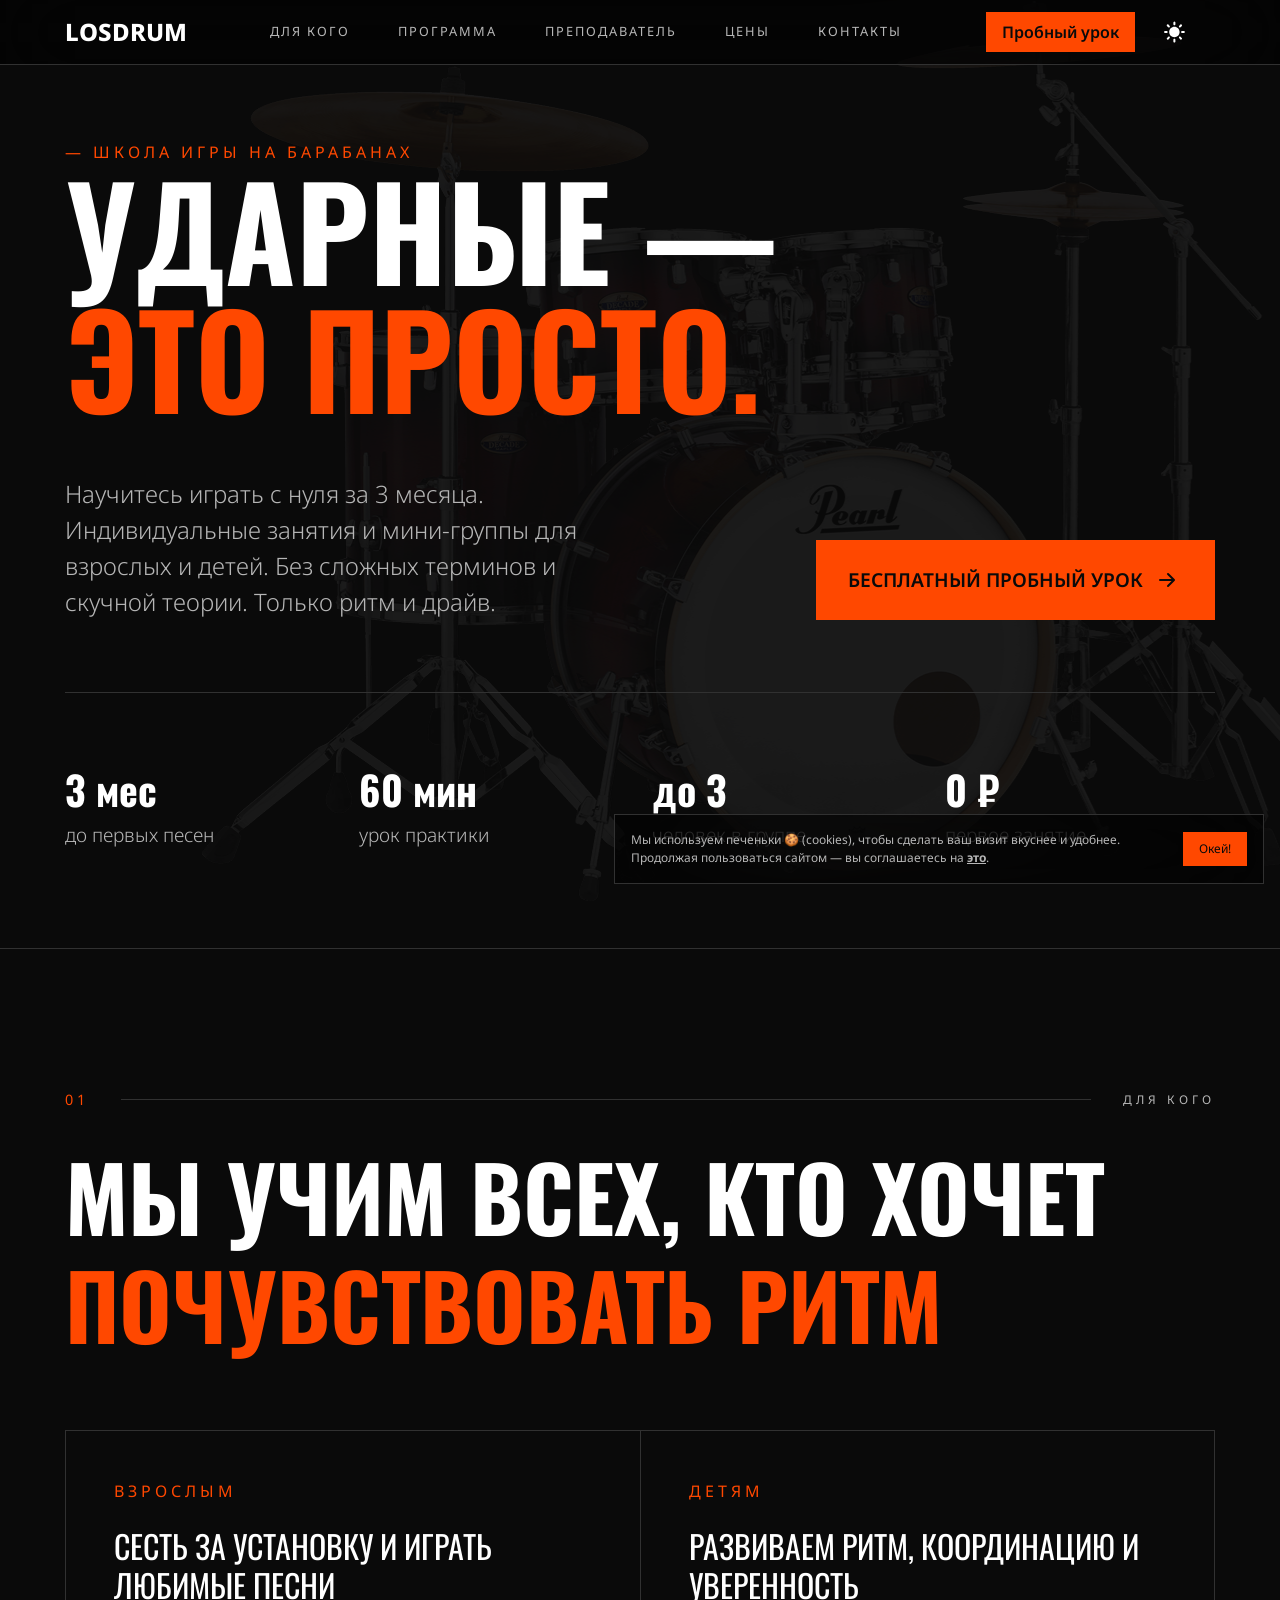
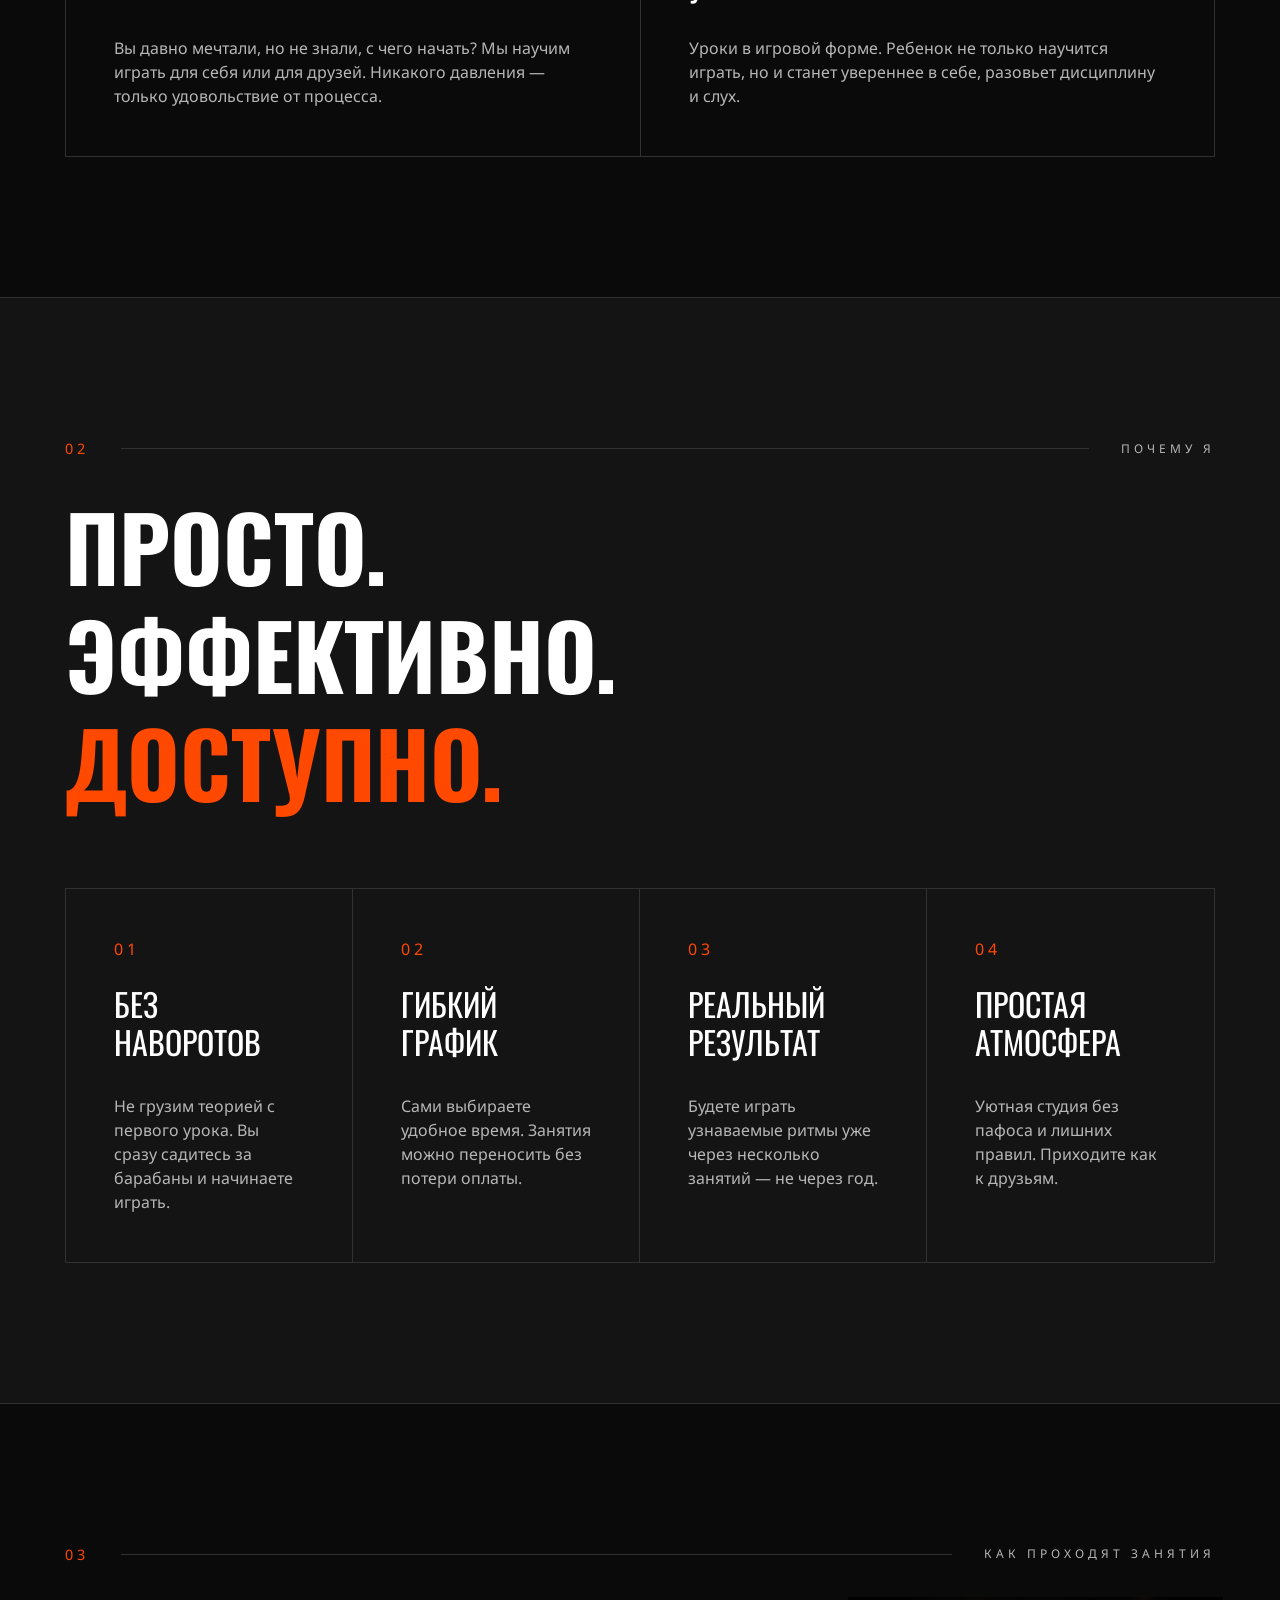
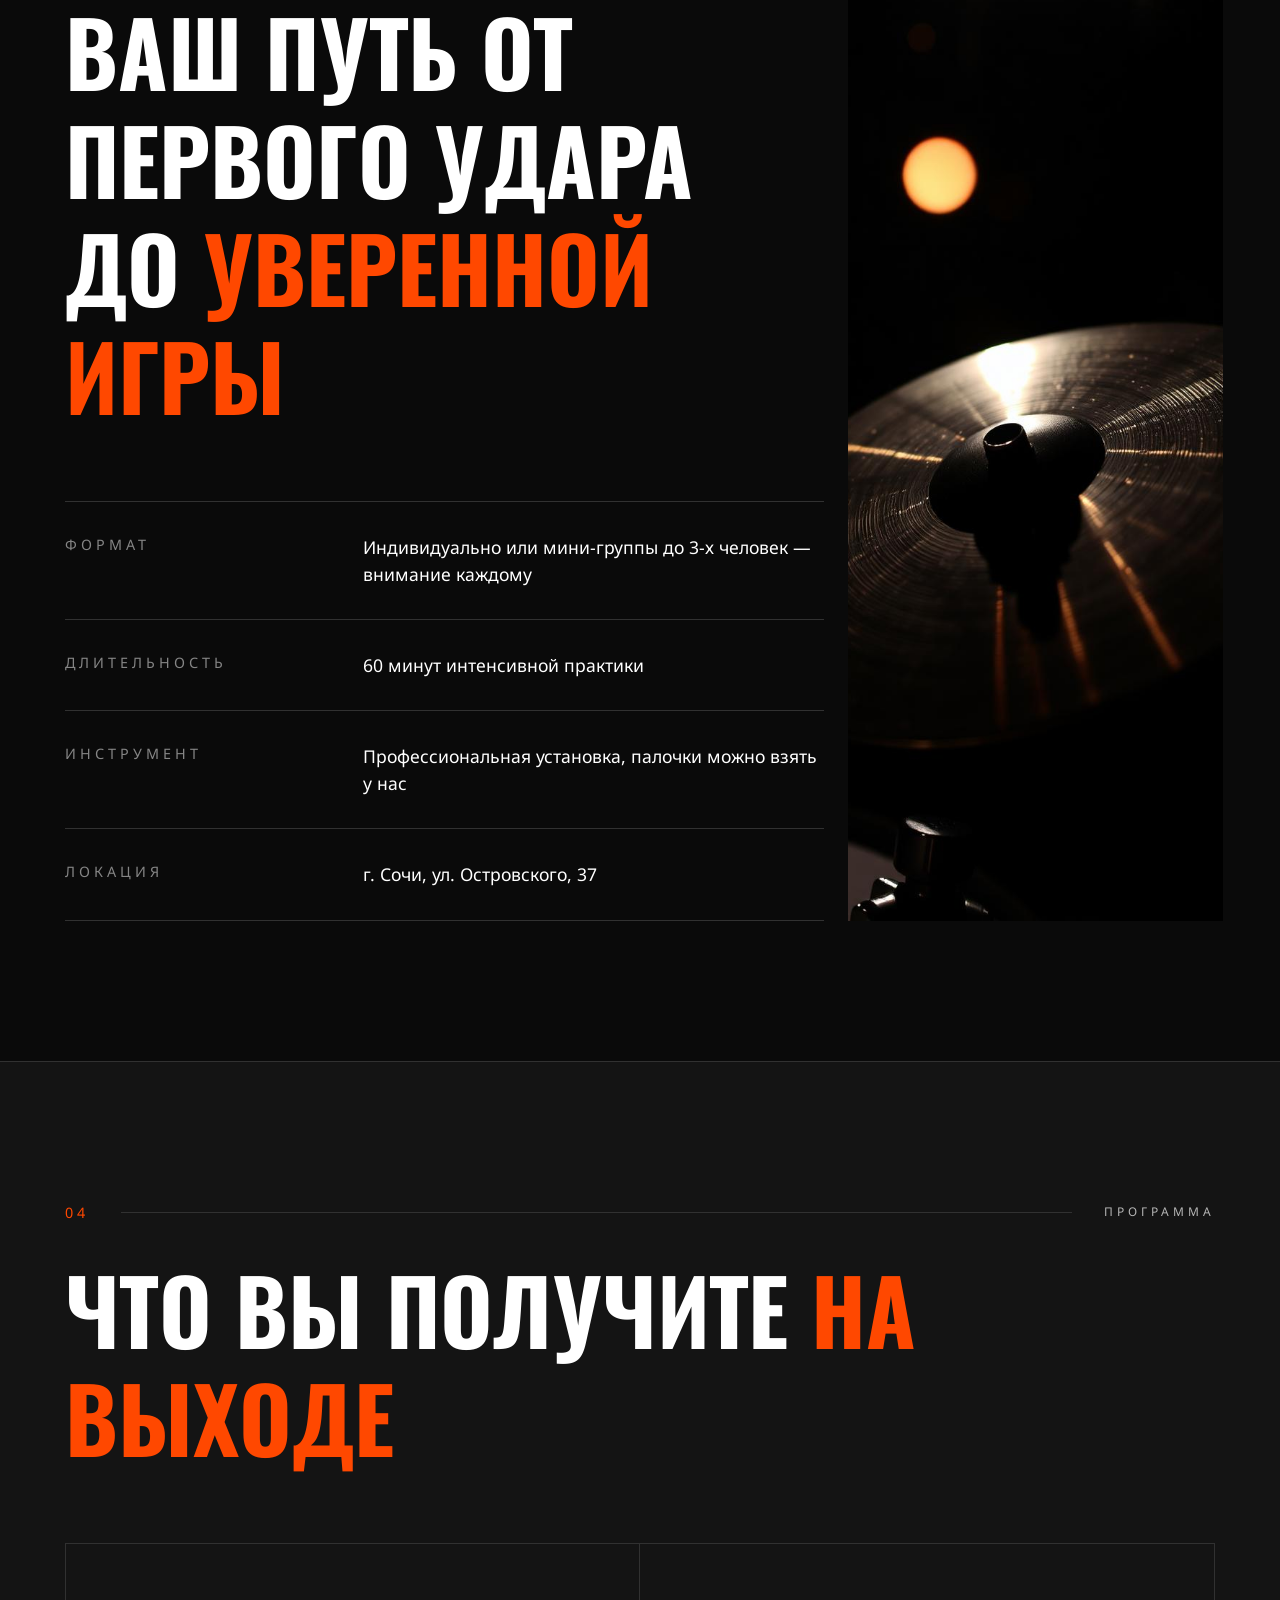
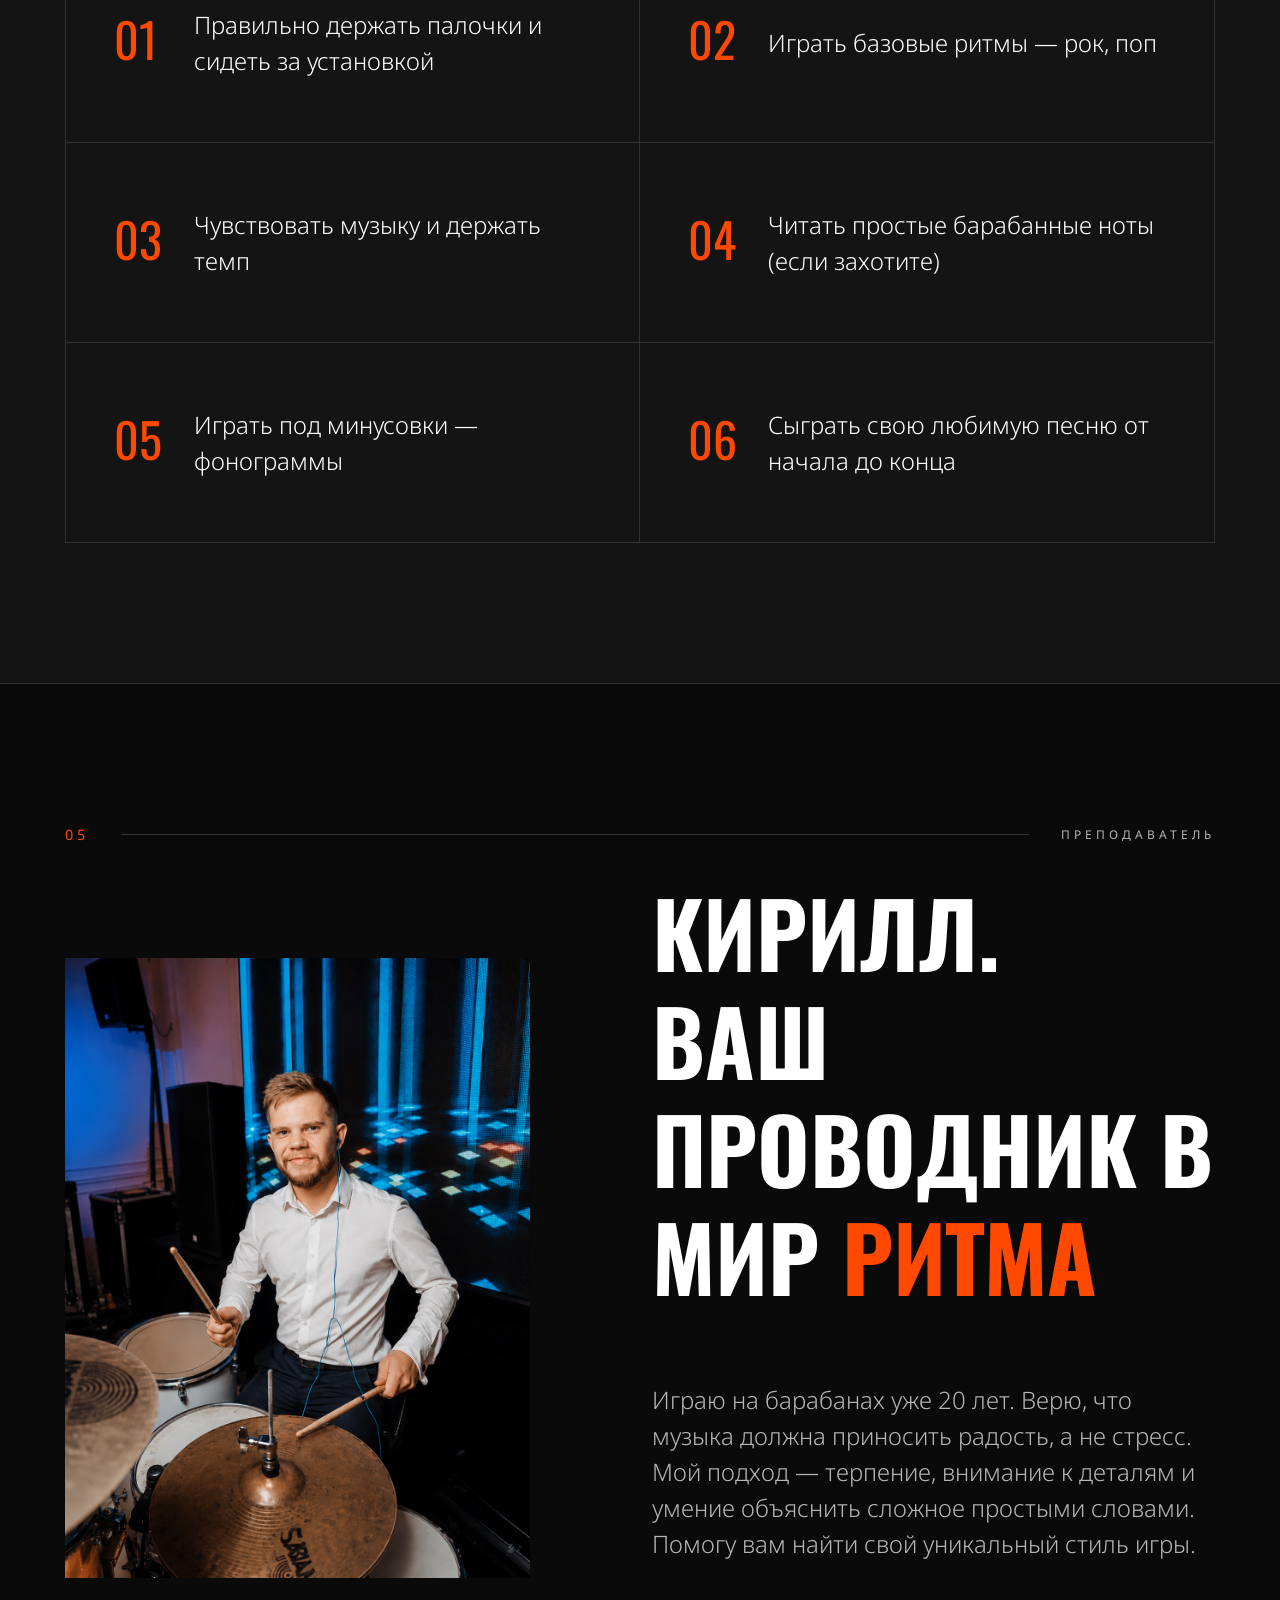
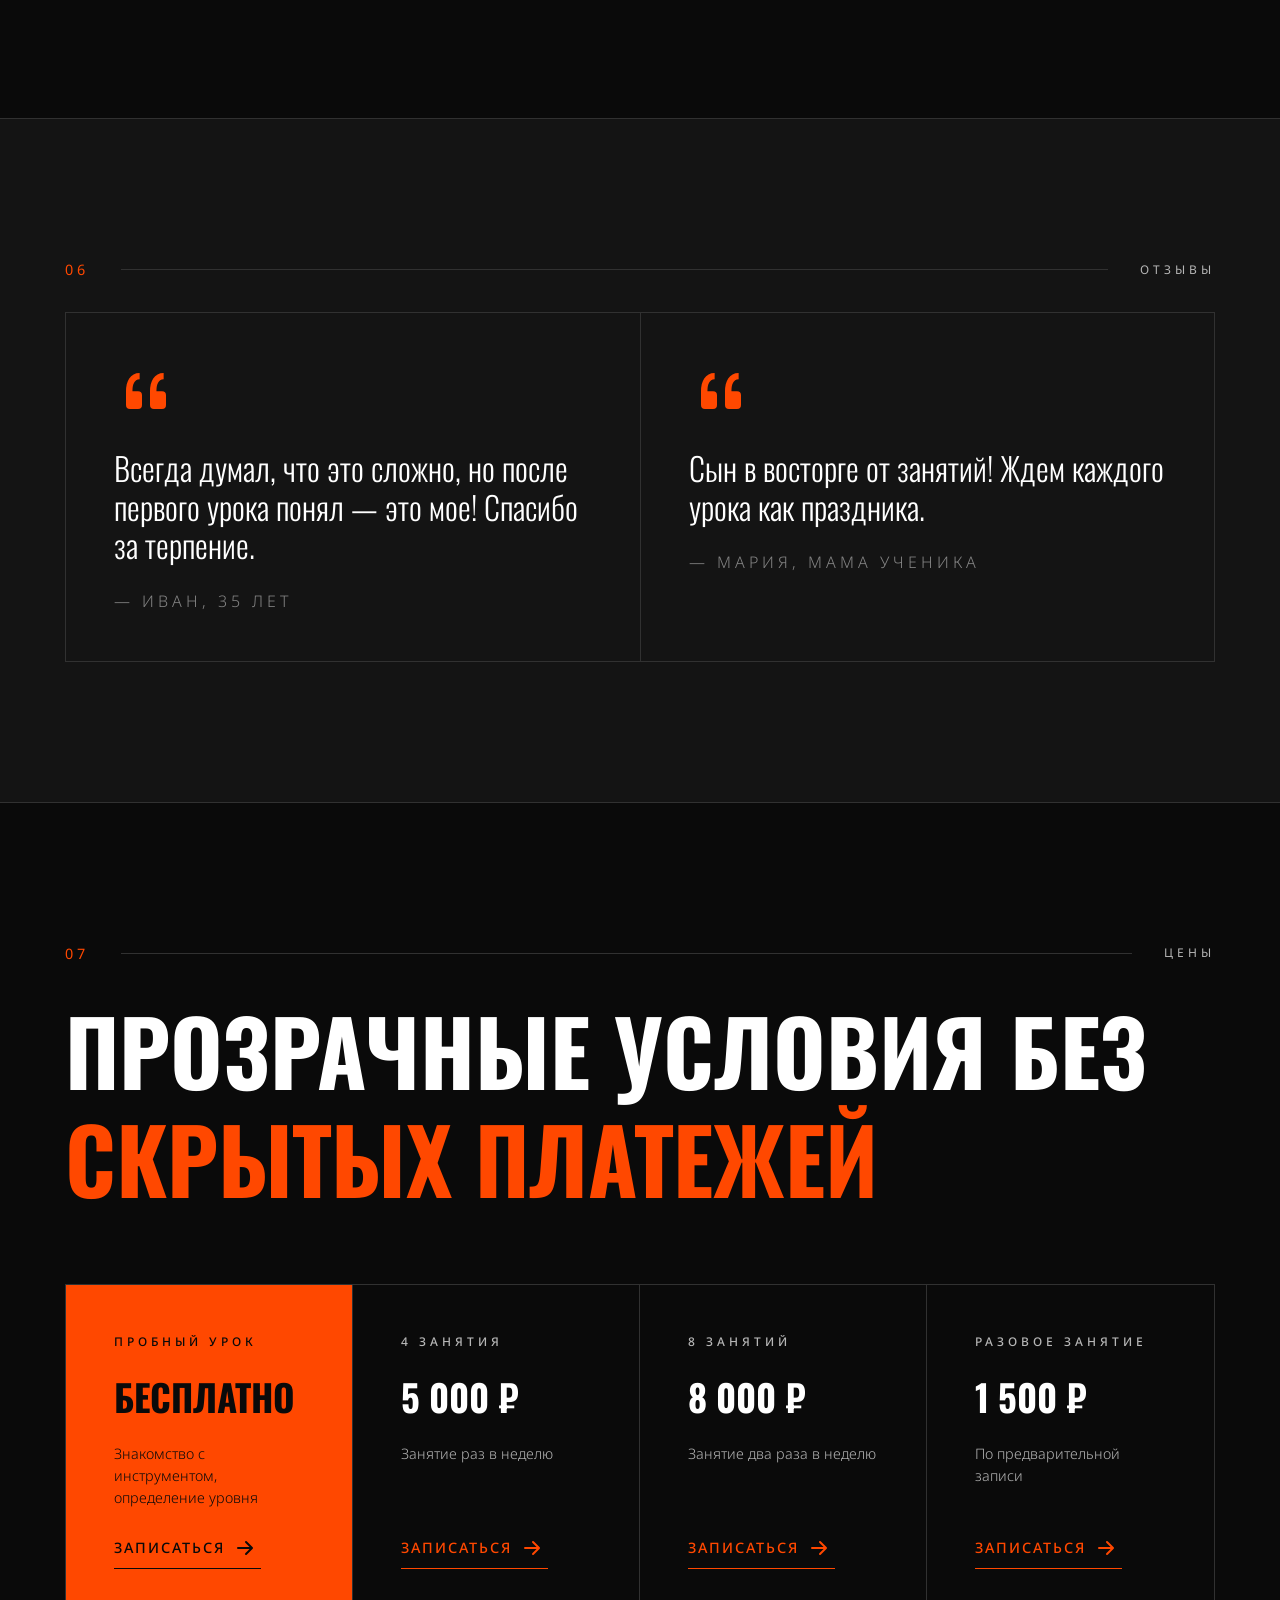
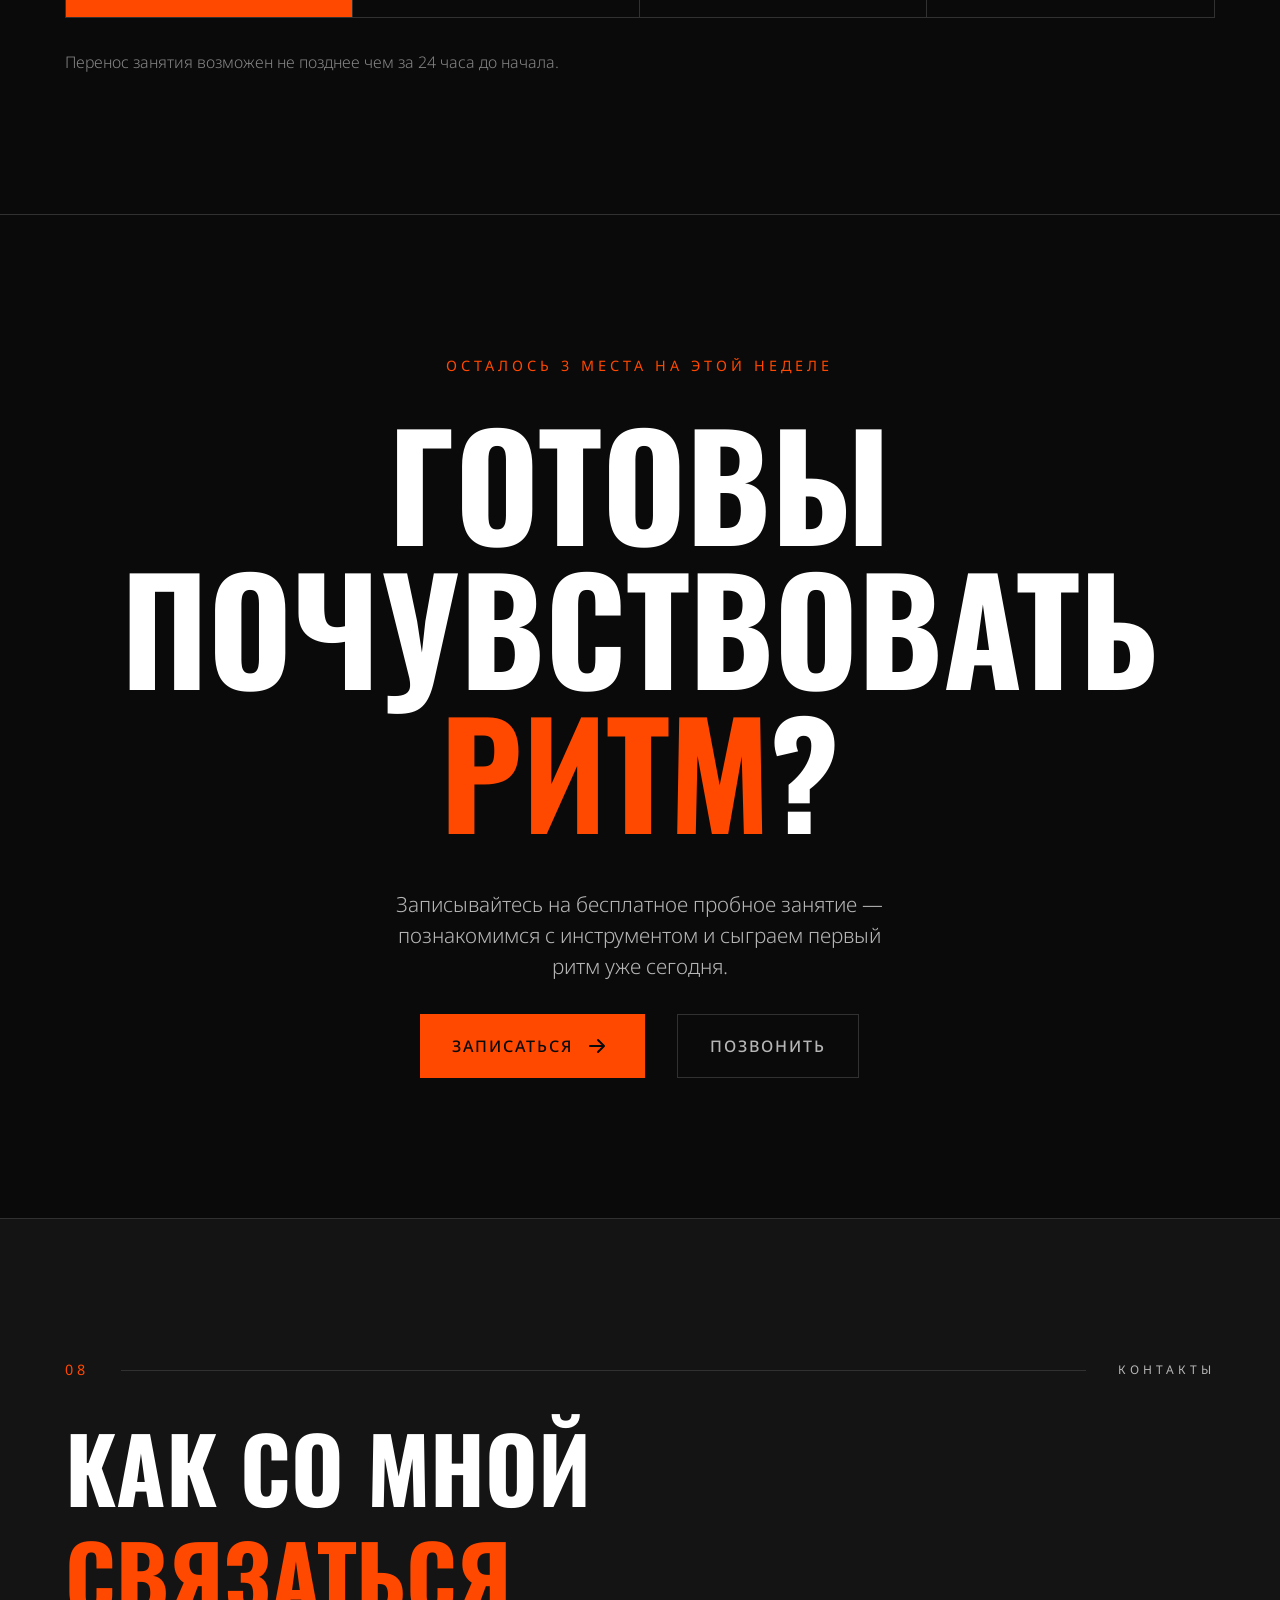
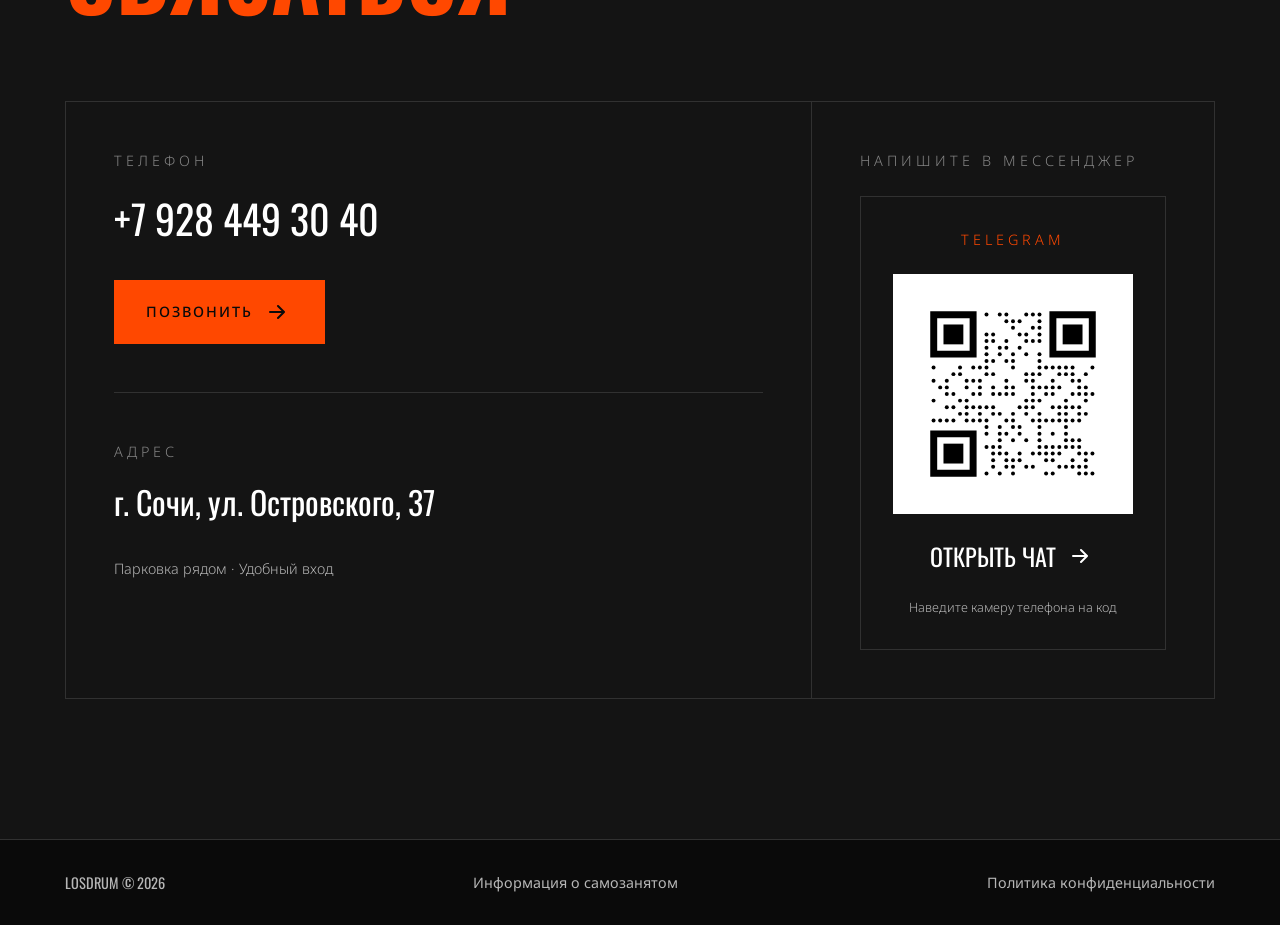
==== commit 29afdaf9: "Finish" ====
--- a/index.html
+++ b/index.html
@@ -106,7 +106,7 @@
         <div class="container-fluid">
             <div class="row justify-content-center">
                 <div class="col-11">
-                    <a href="#" class="logo__block">LOSDRUM</a>
+                    <a href="/" class="logo__block">LOSDRUM</a>
                     <ul>
                         <li>
                             <a href="#for__him">Для кого</a>
@@ -372,7 +372,7 @@
                             <div class="ratio">
                                 <div>
                                     <picture>
-                                        <img src="img/teacher.jpg" alt="Урок игры на барабанах в школе LOSDRUM в Сочи">
+                                        <img src="img/teacher.png" alt="Урок игры на барабанах в школе LOSDRUM в Сочи">
                                     </picture>
                                 </div>
                             </div>
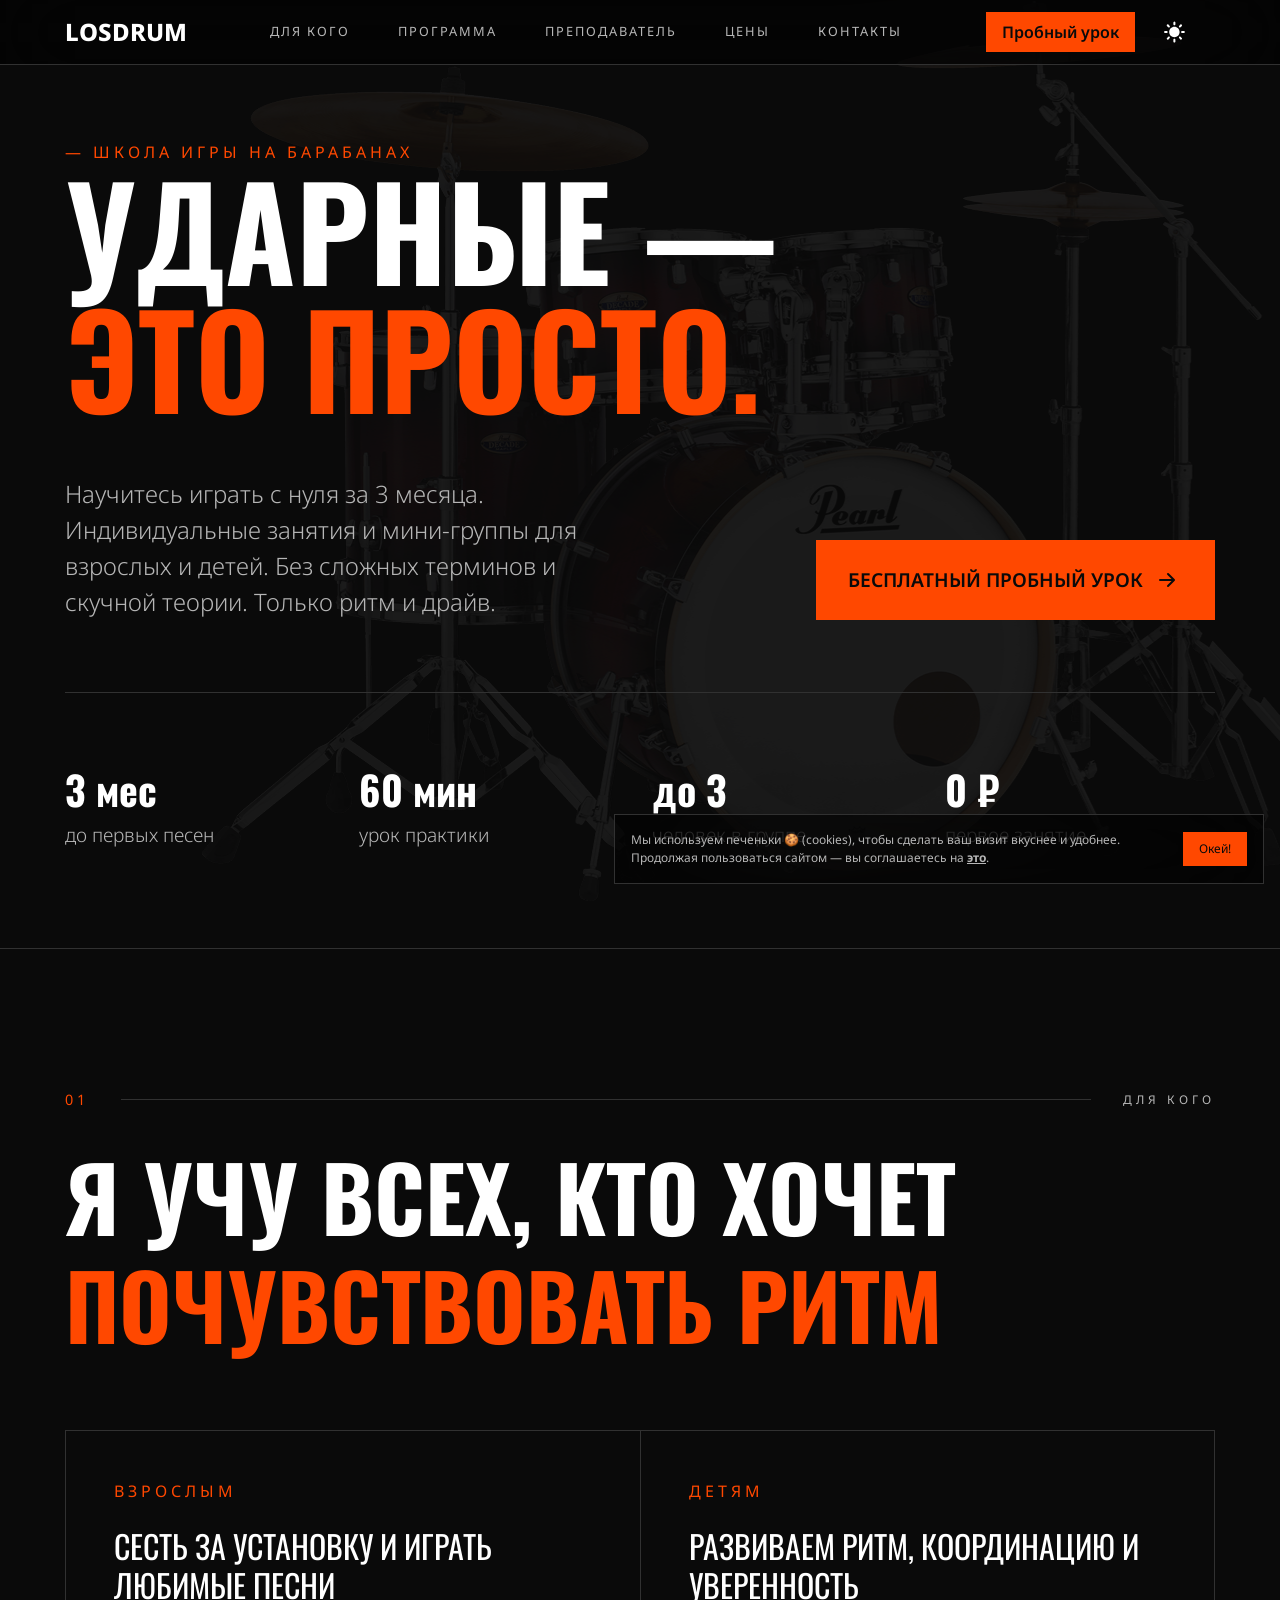
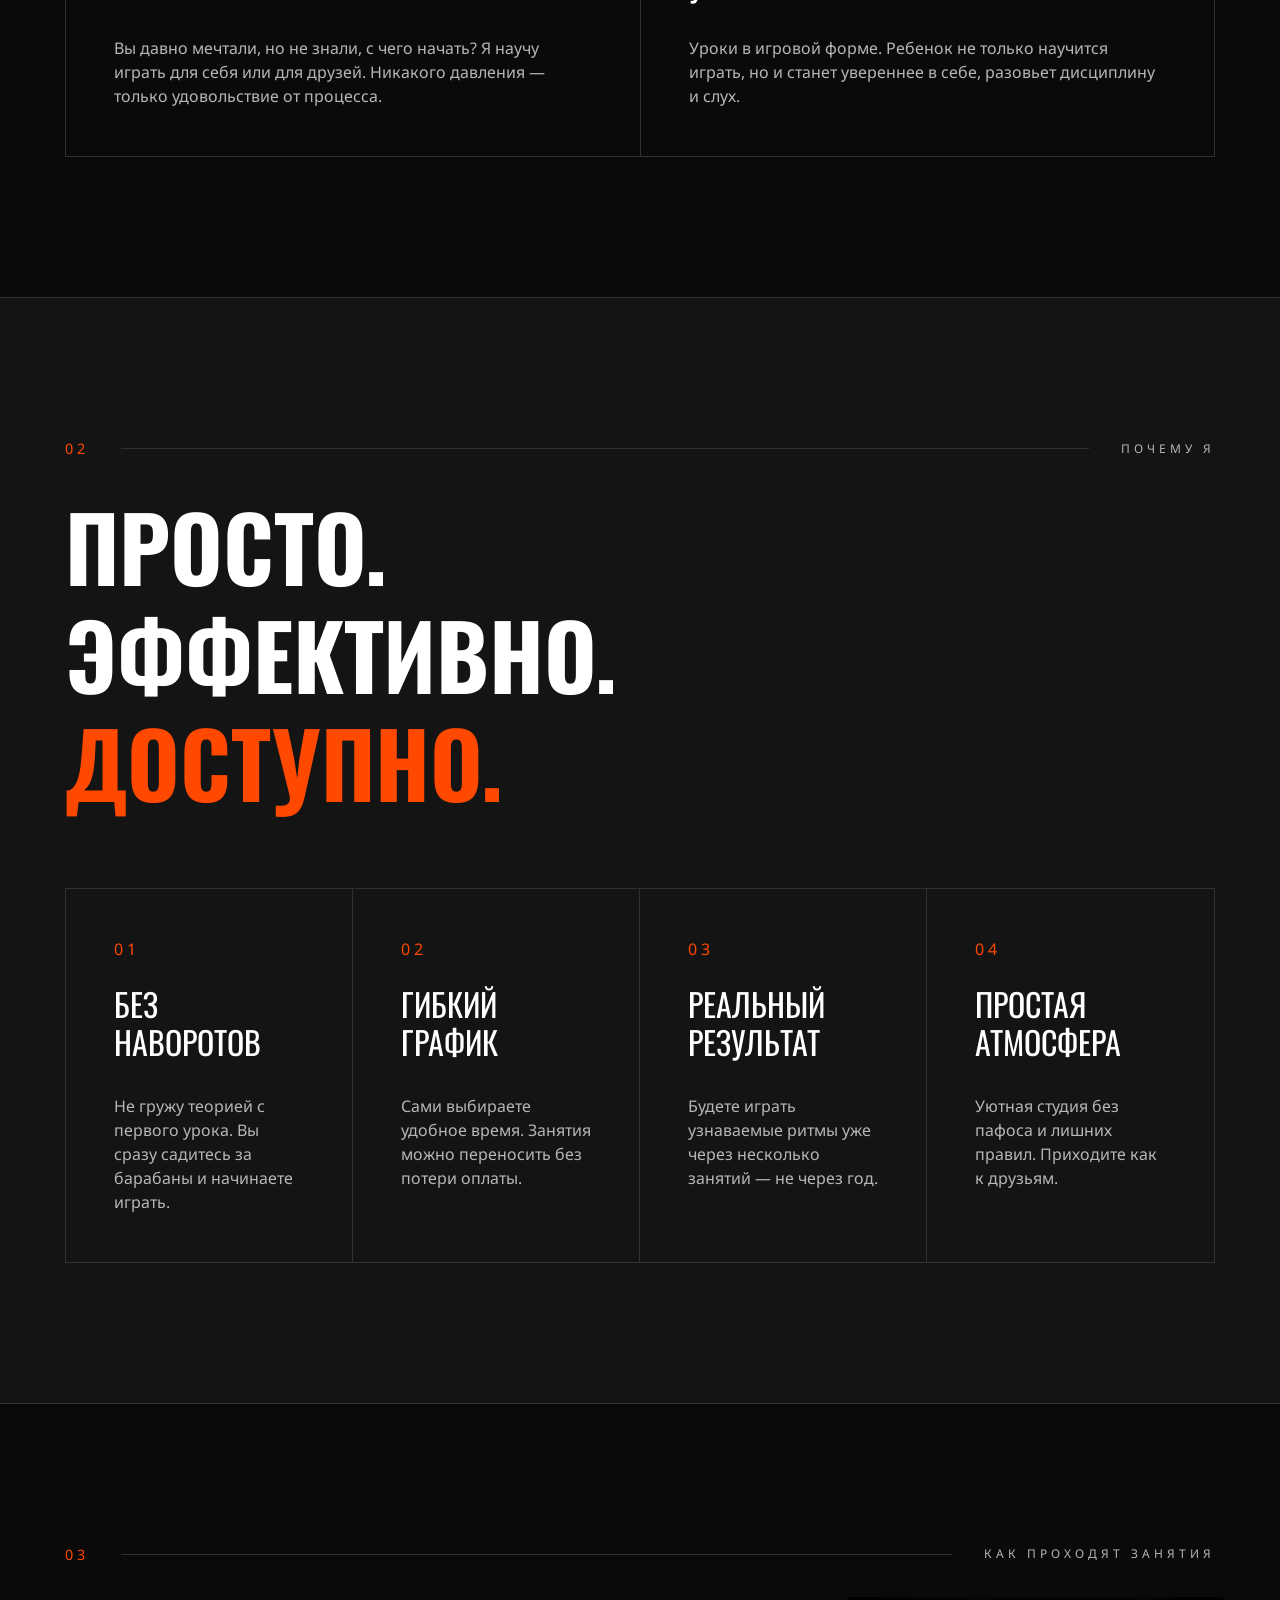
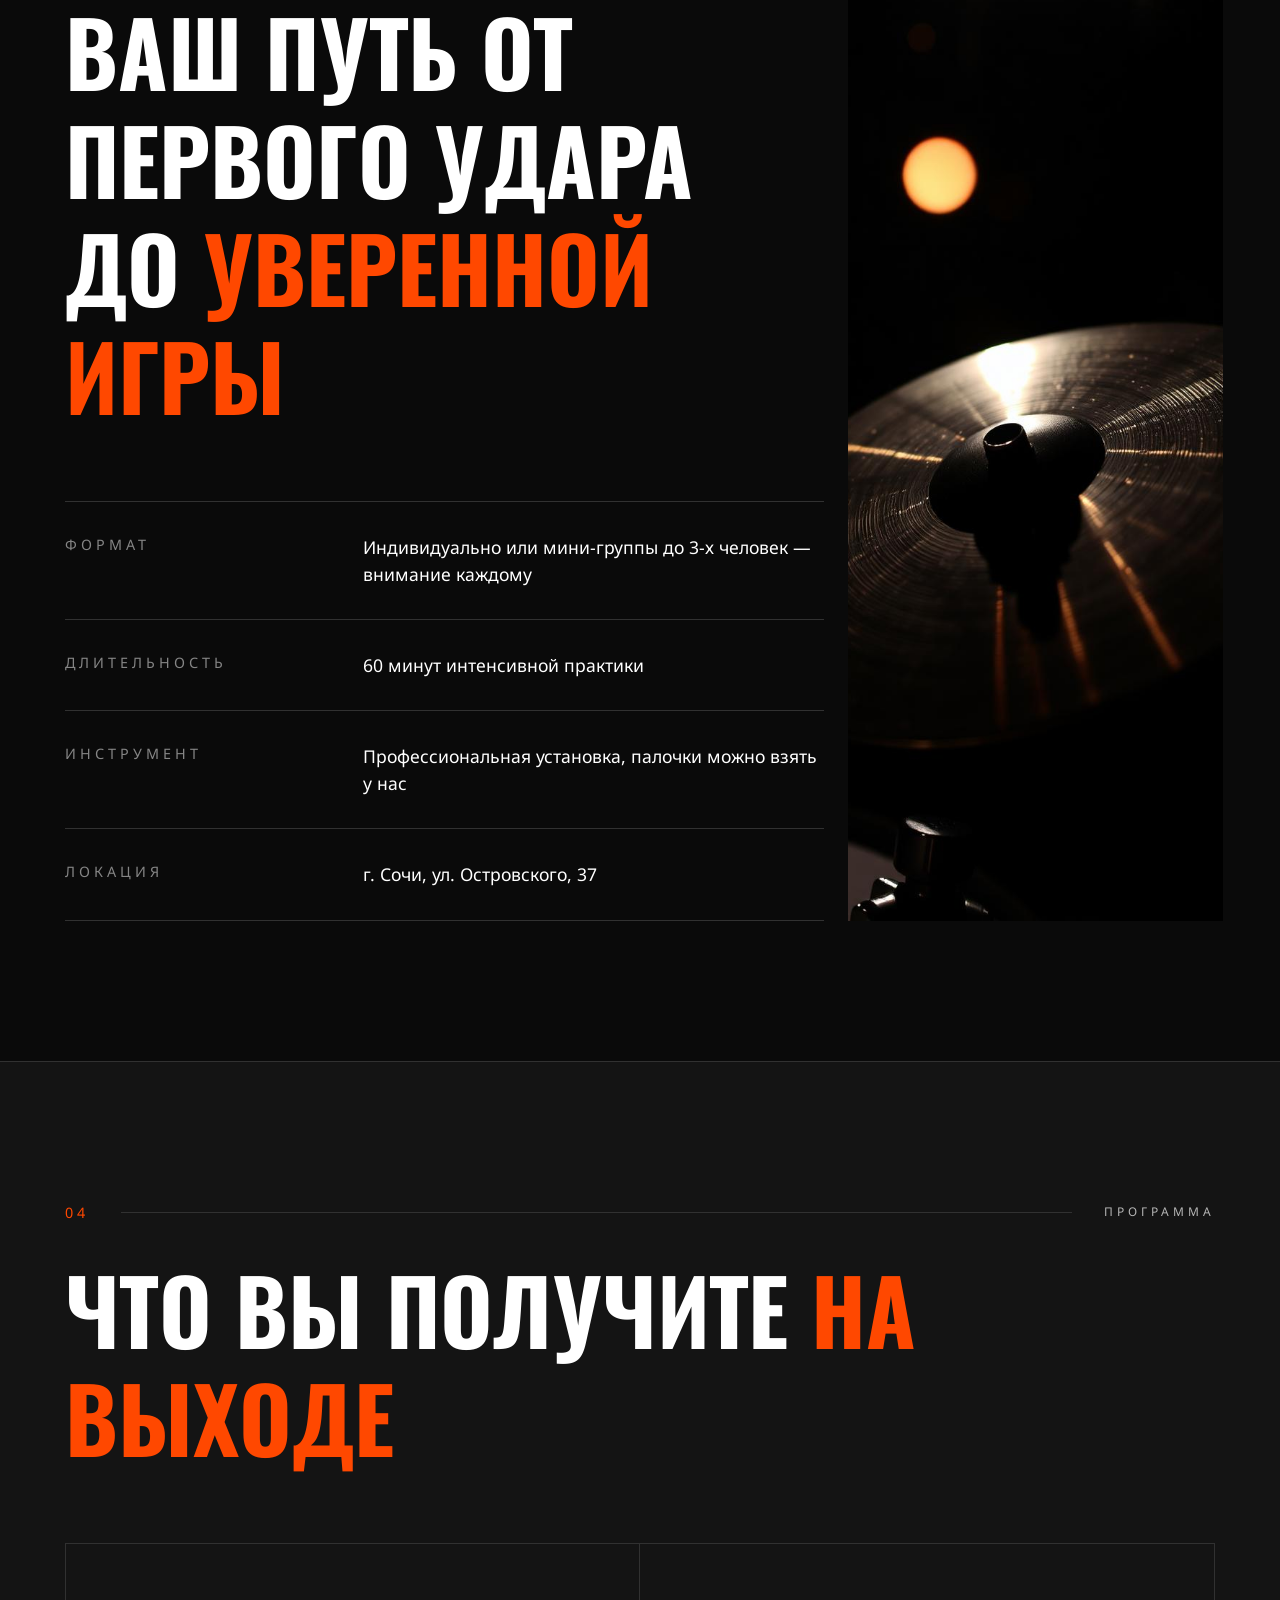
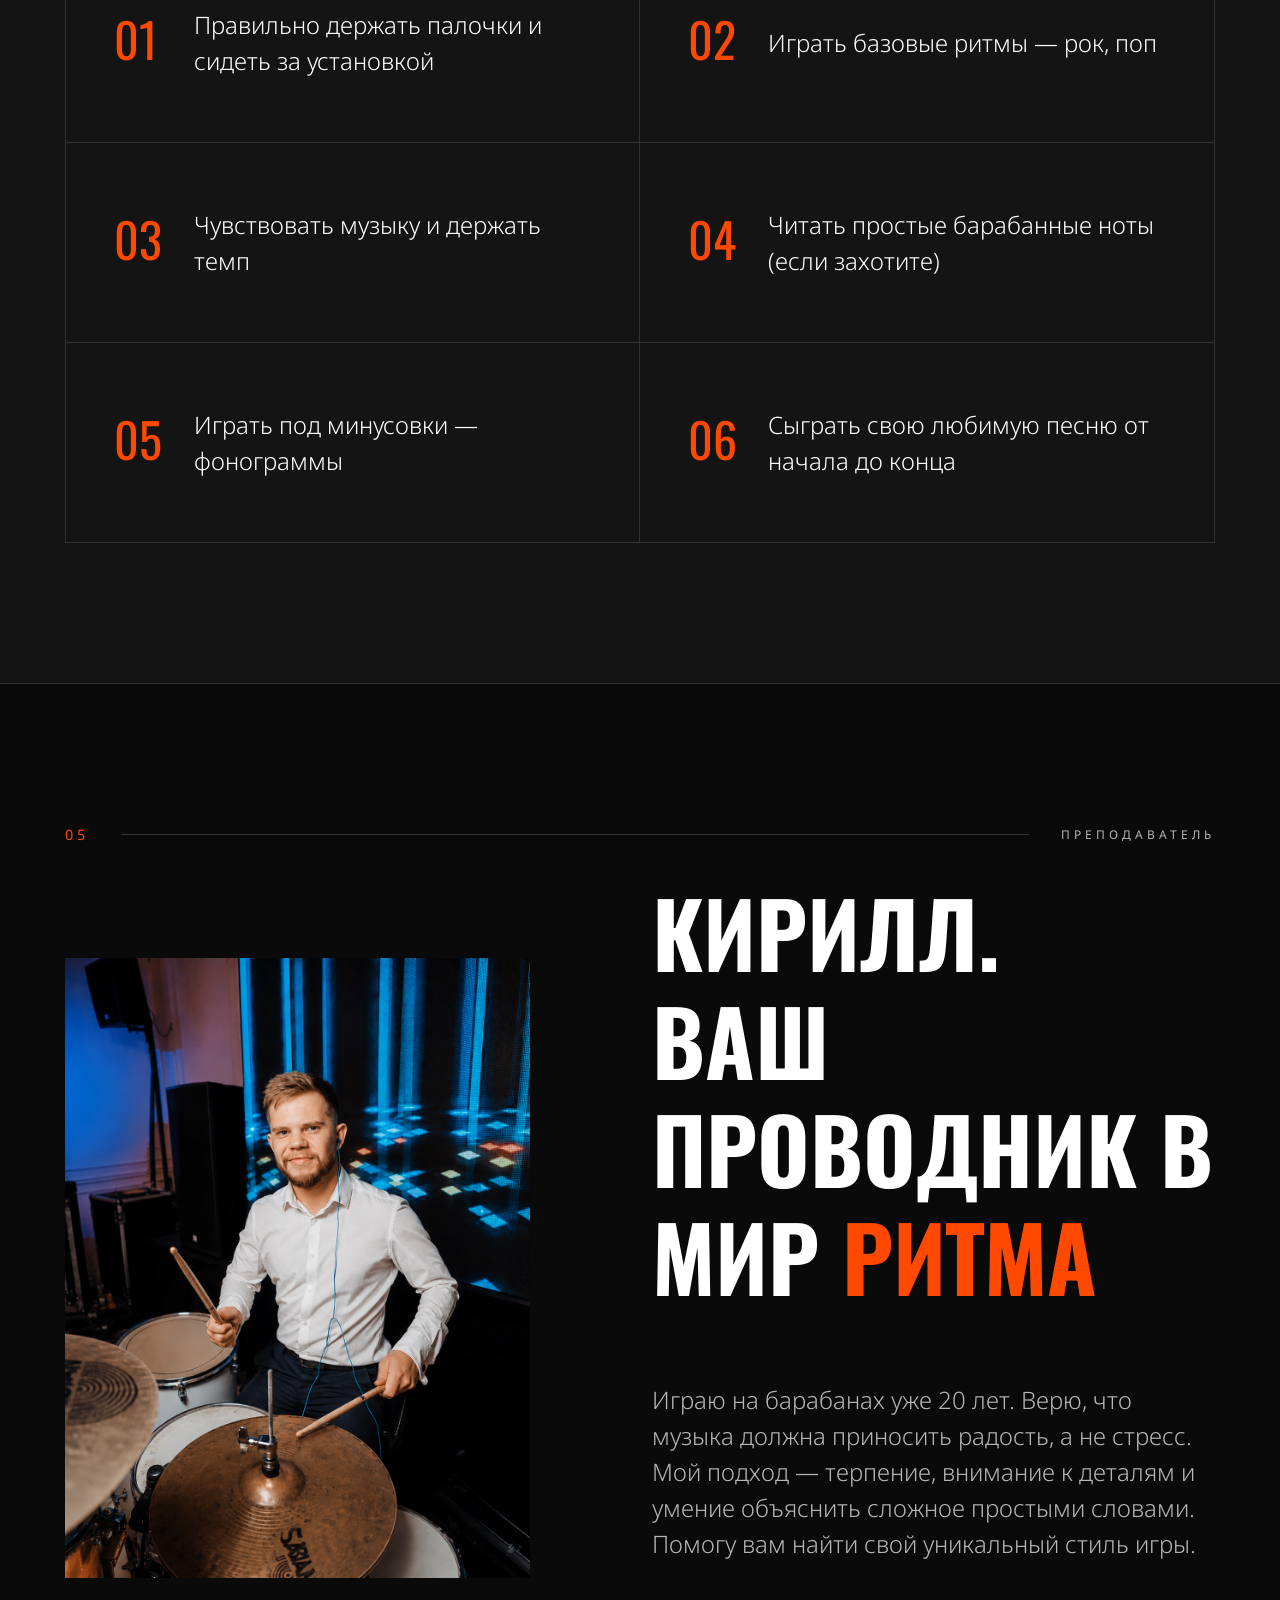
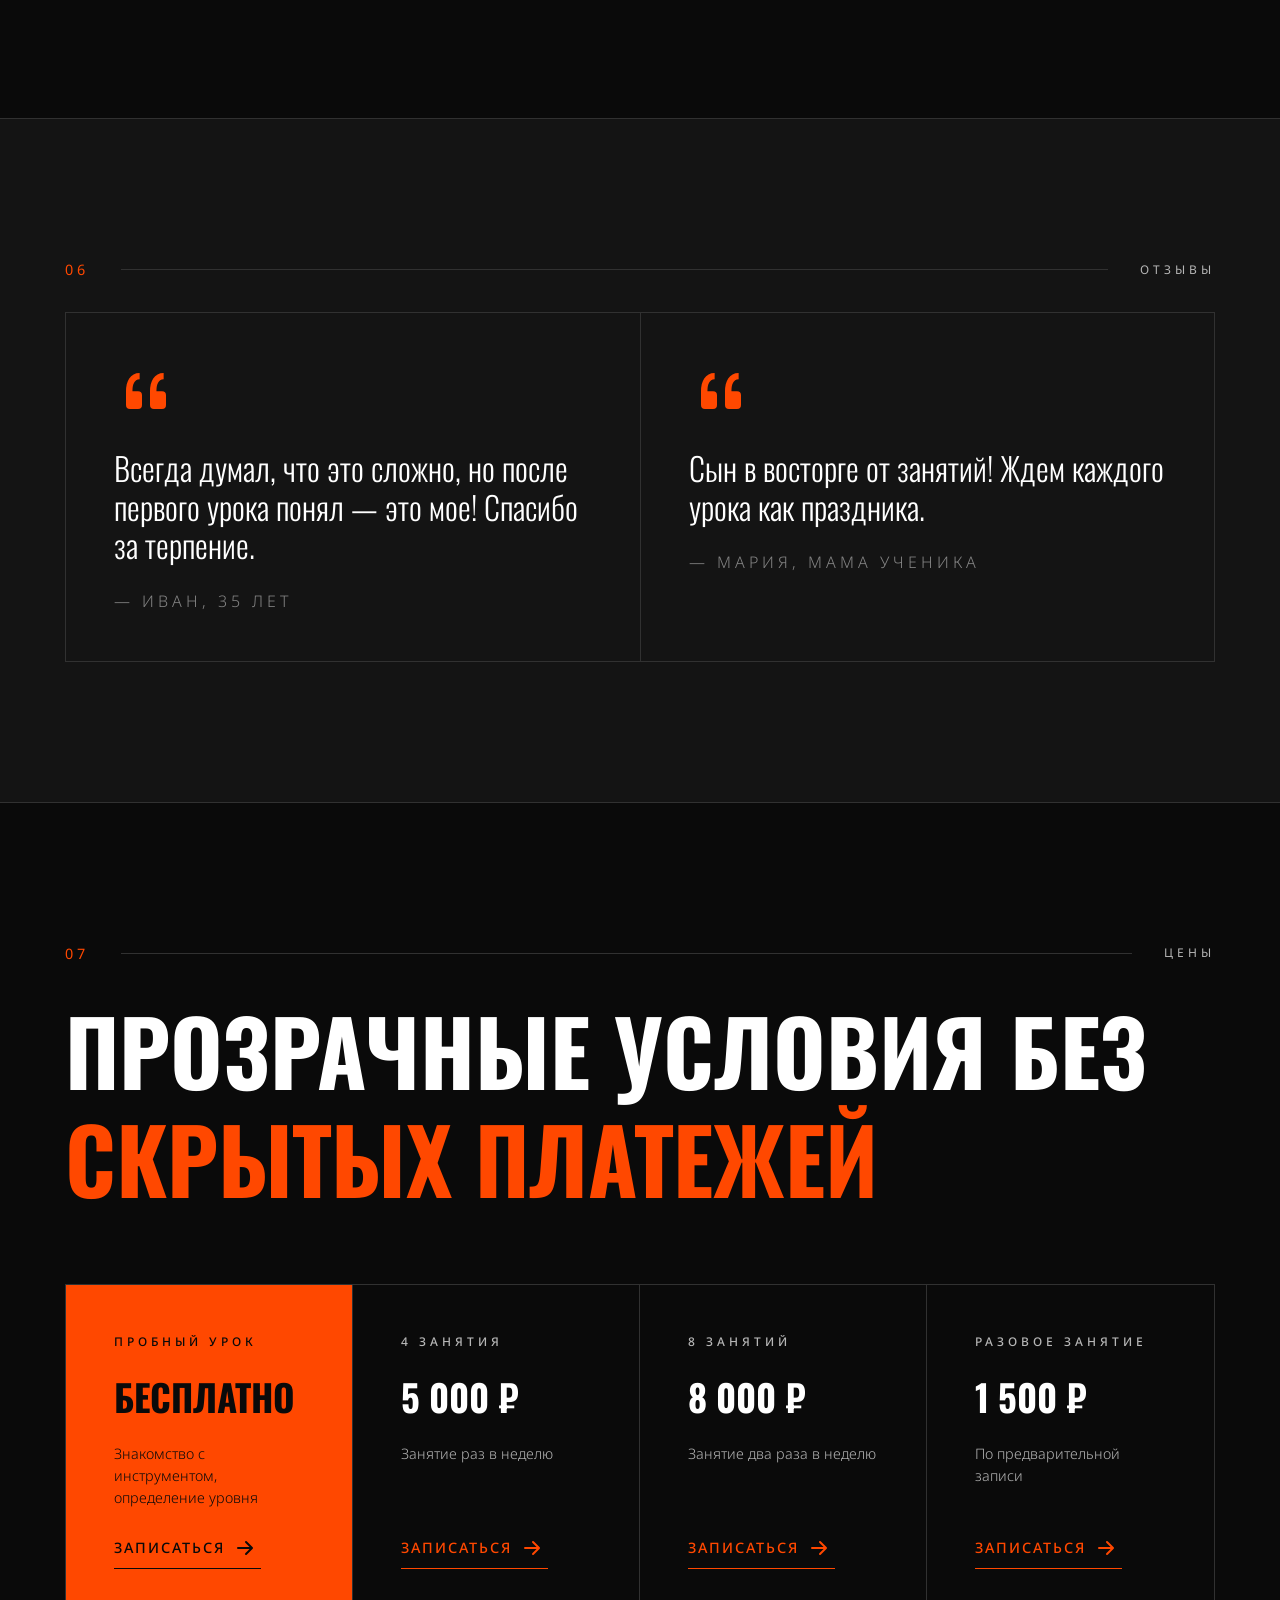
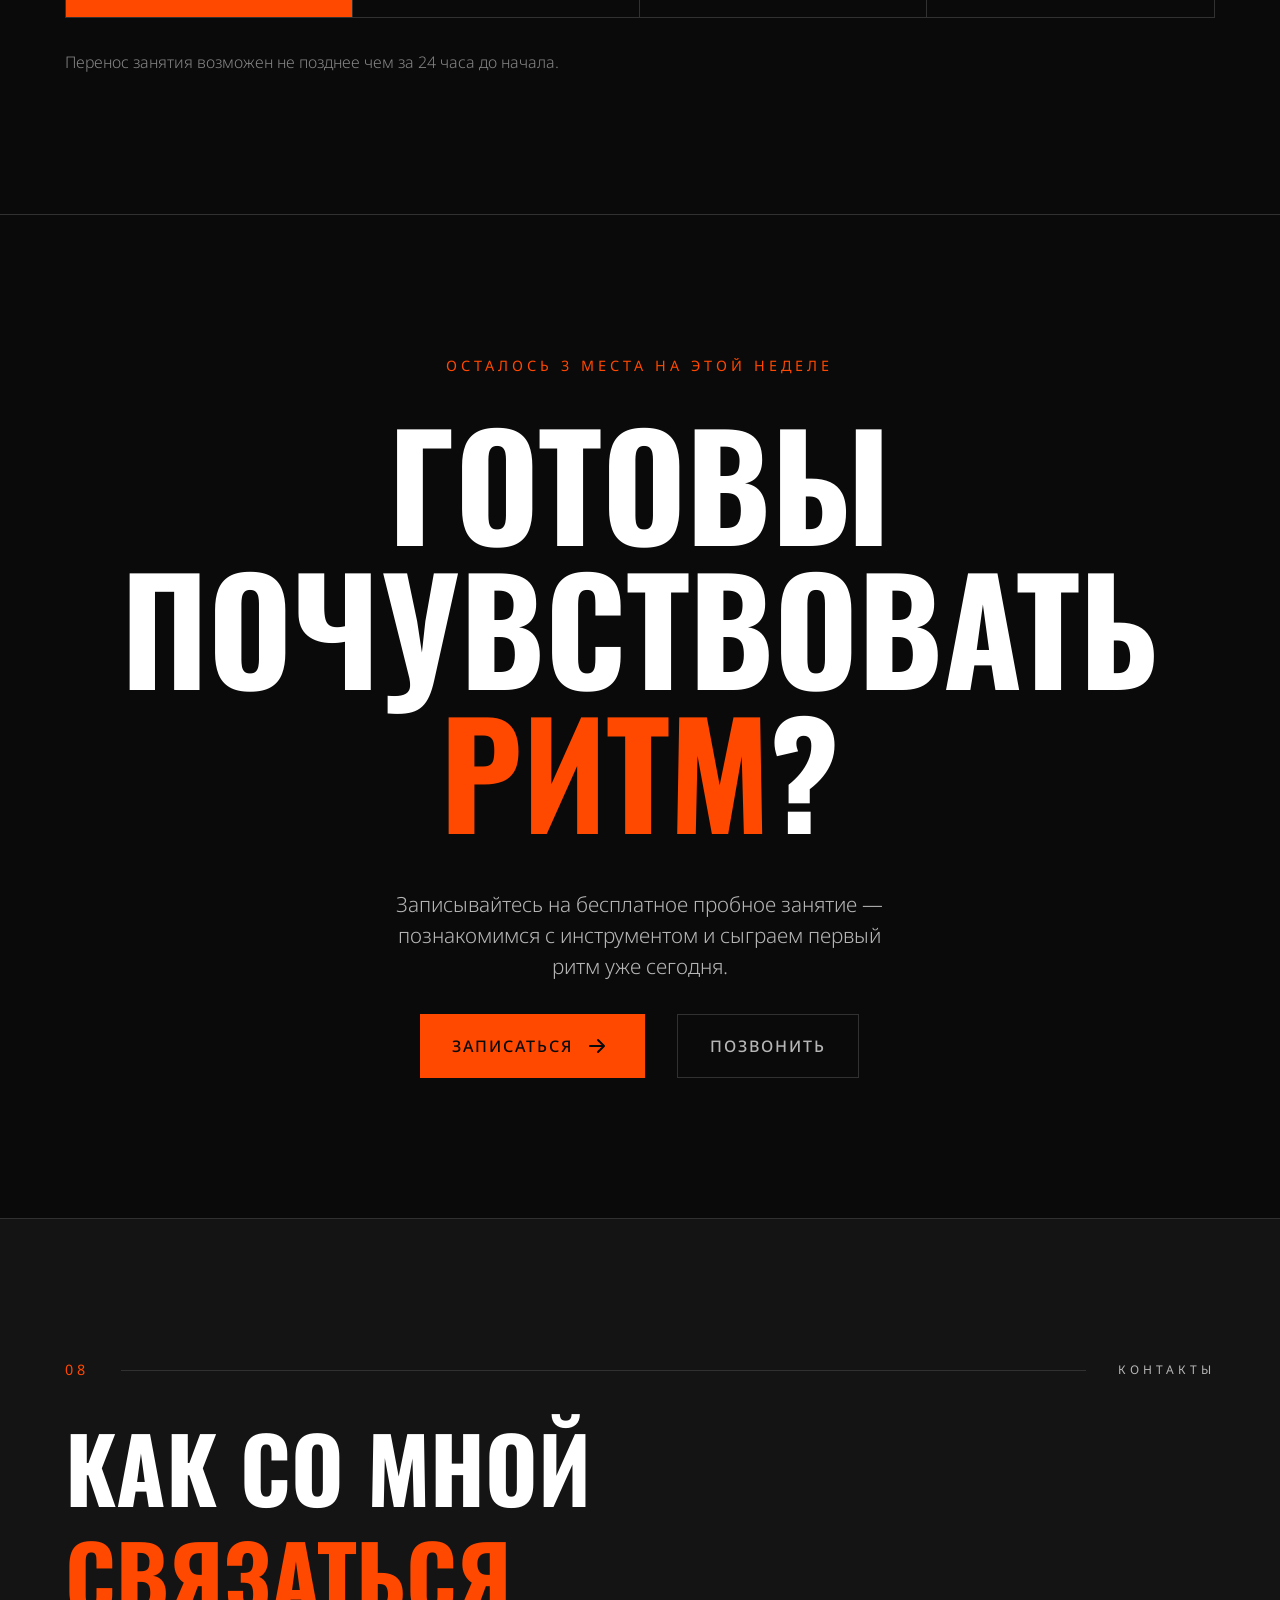
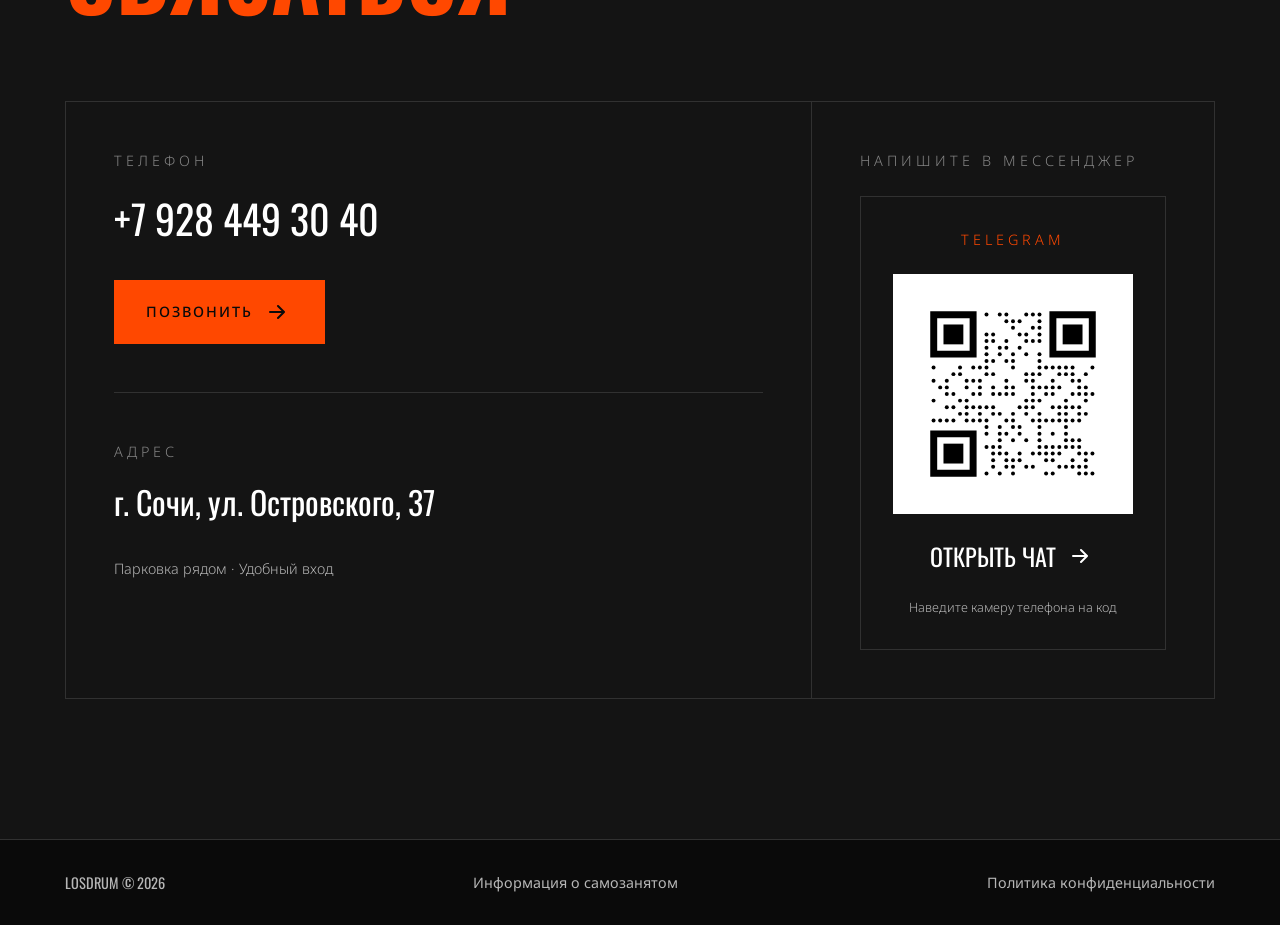
==== commit c735adbf: "Change text on main page" ====
--- a/index.html
+++ b/index.html
@@ -228,12 +228,12 @@
                         <hr>
                         <p>Для кого</p>
                     </div>
-                    <h2>Мы учим всех, кто хочет <span>почувствовать ритм</span></h2>
+                    <h2>Я учу всех, кто хочет <span>почувствовать ритм</span></h2>
                     <div class="card__block__1">
                         <div>
                             <span>Взрослым</span>
                             <h3>Сесть за установку и играть любимые песни</h3>
-                            <p>Вы давно мечтали, но не знали, с чего начать? Мы научим играть для себя или для друзей.
+                            <p>Вы давно мечтали, но не знали, с чего начать? Я научу играть для себя или для друзей.
                                 Никакого давления — только удовольствие от процесса.</p>
                         </div>
                         <div>
@@ -259,7 +259,7 @@
                         <div>
                             <span>01</span>
                             <h3>Без наворотов</h3>
-                            <p>Не грузим теорией с первого урока. Вы сразу садитесь за барабаны и начинаете играть.</p>
+                            <p>Не гружу теорией с первого урока. Вы сразу садитесь за барабаны и начинаете играть.</p>
                         </div>
                         <div>
                             <span>02</span>
